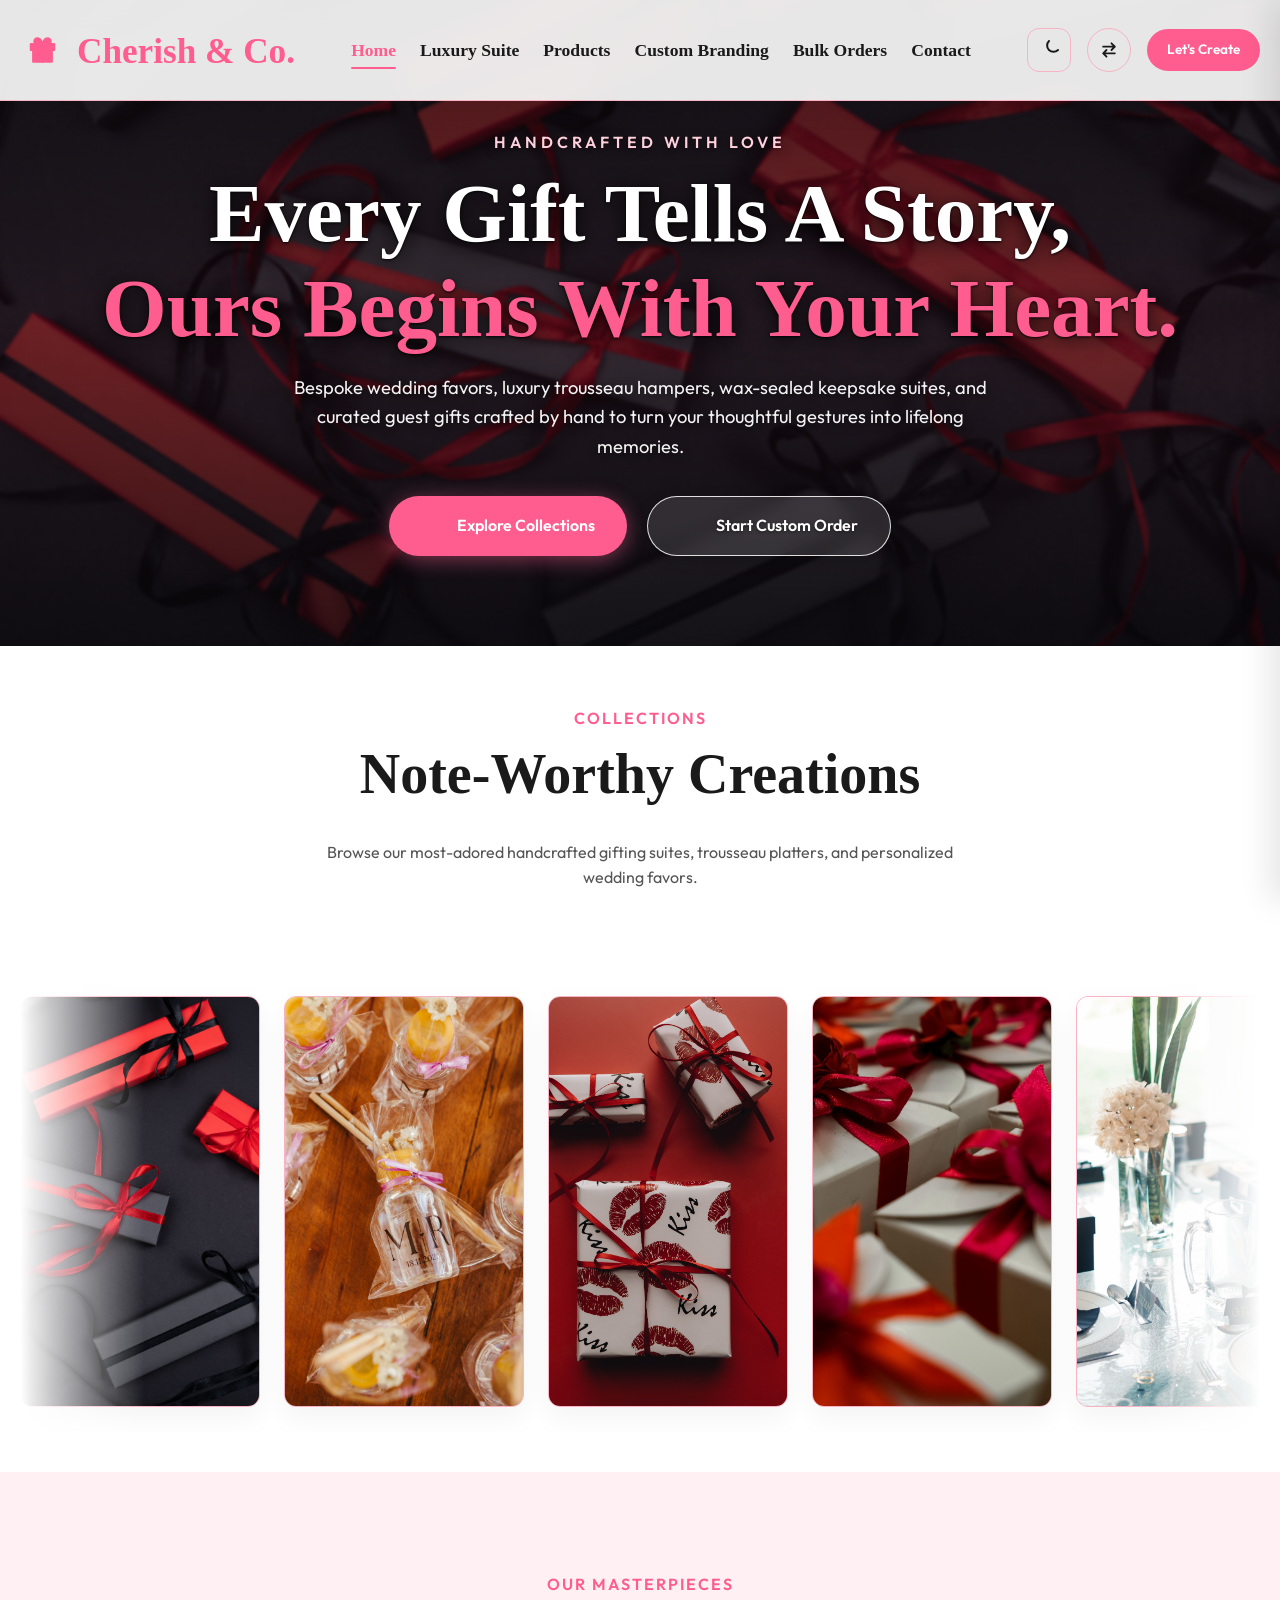
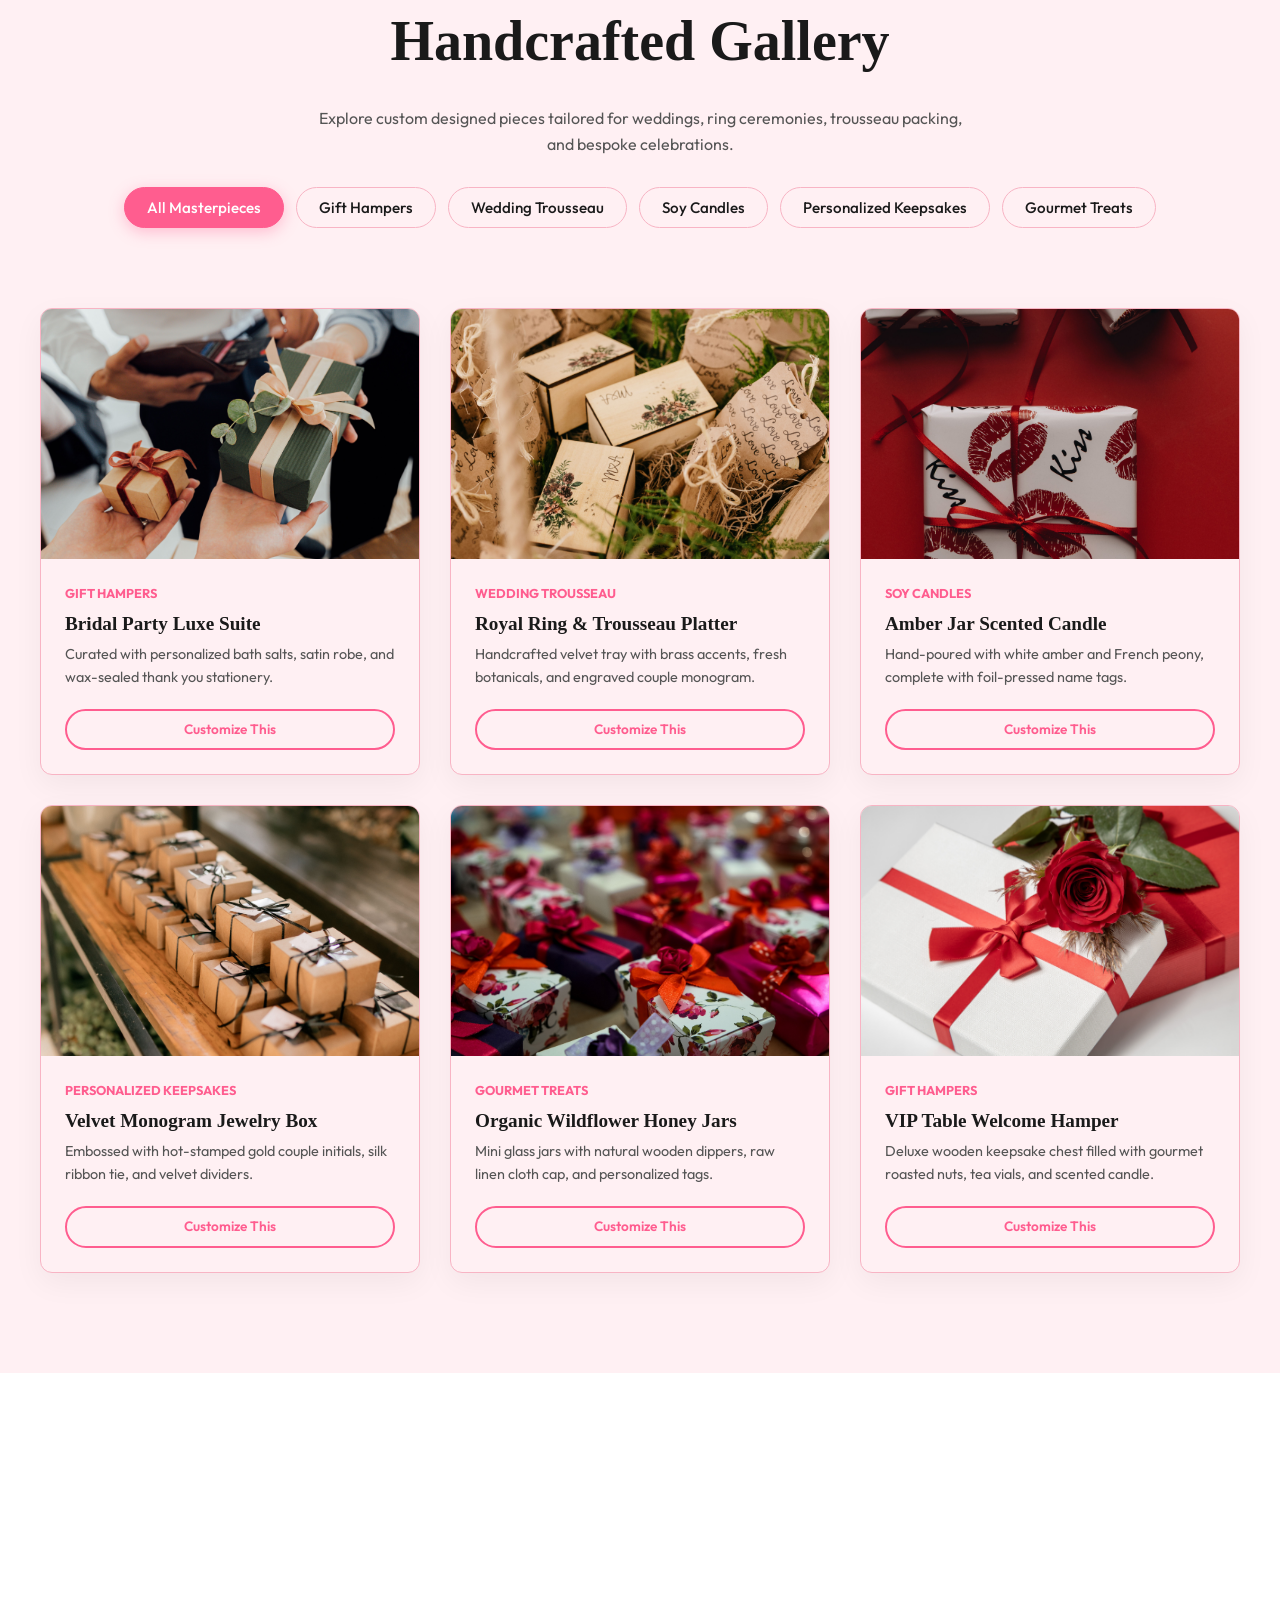
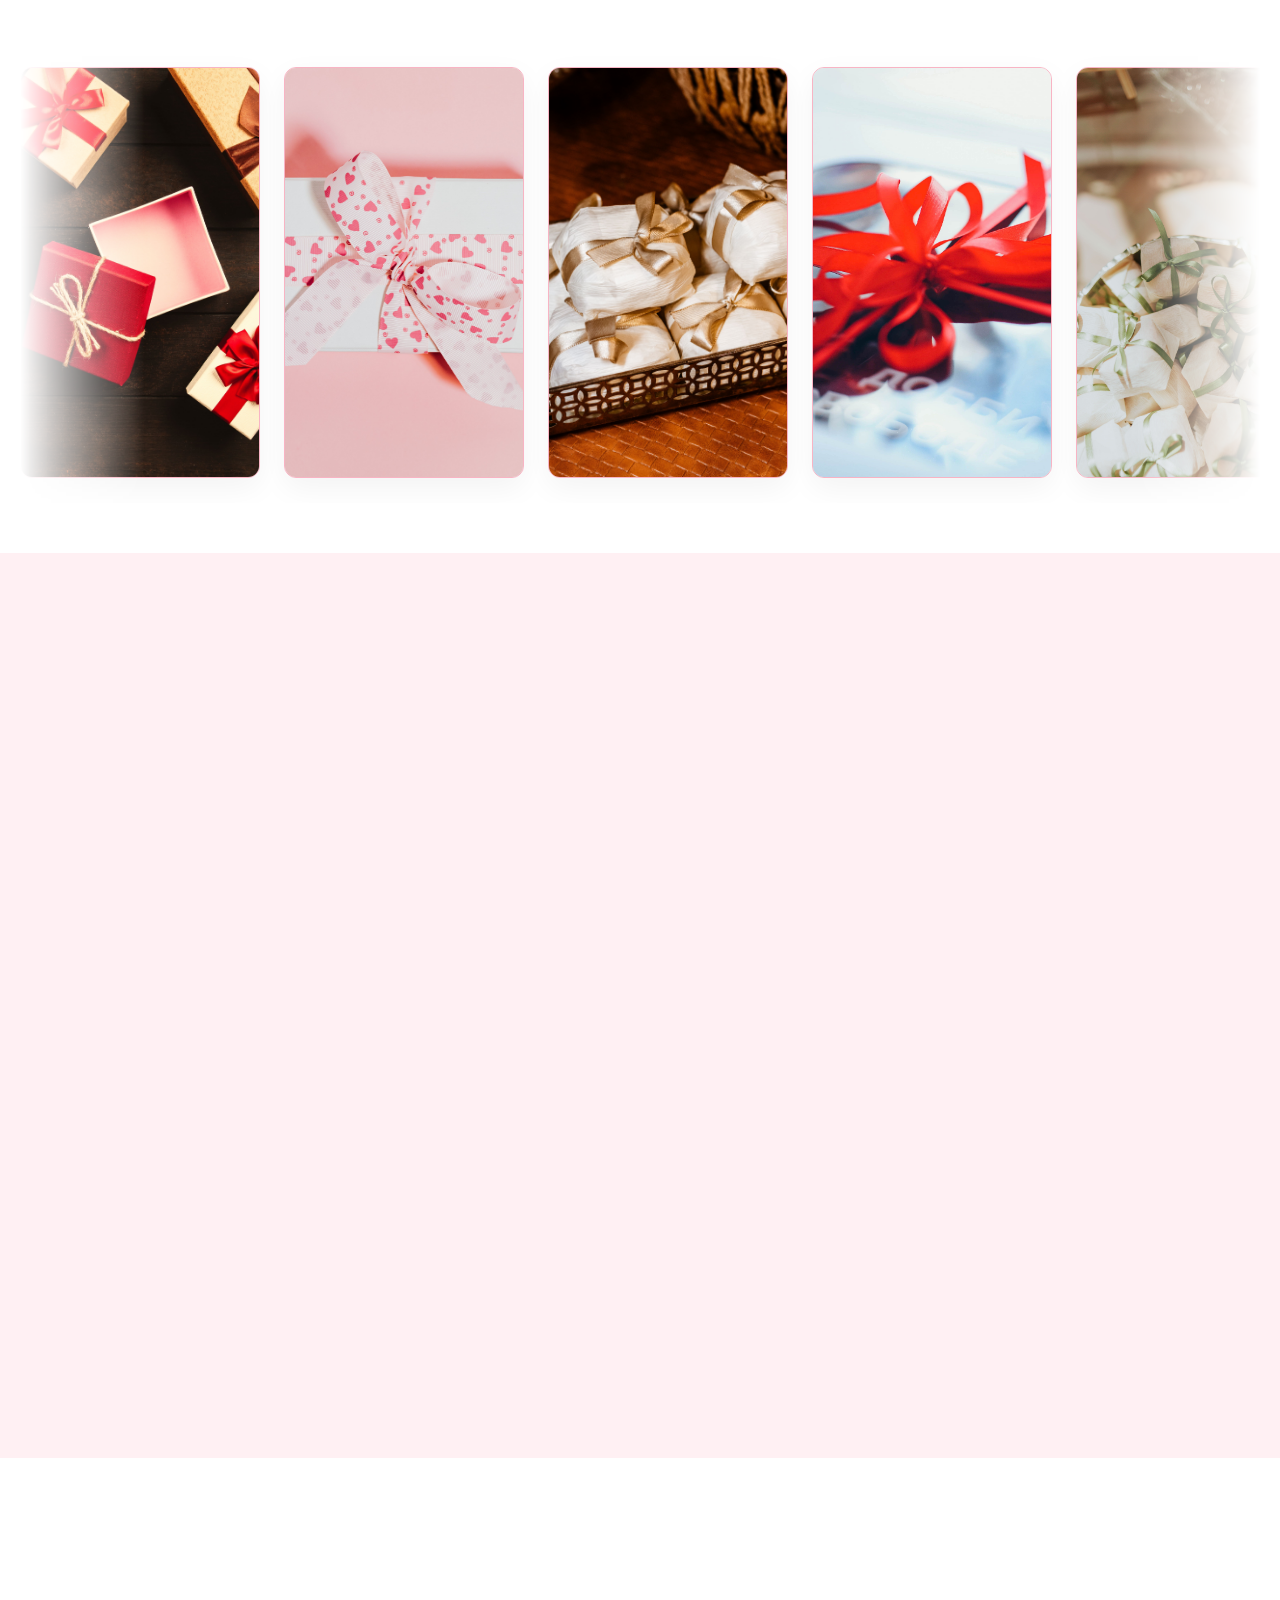
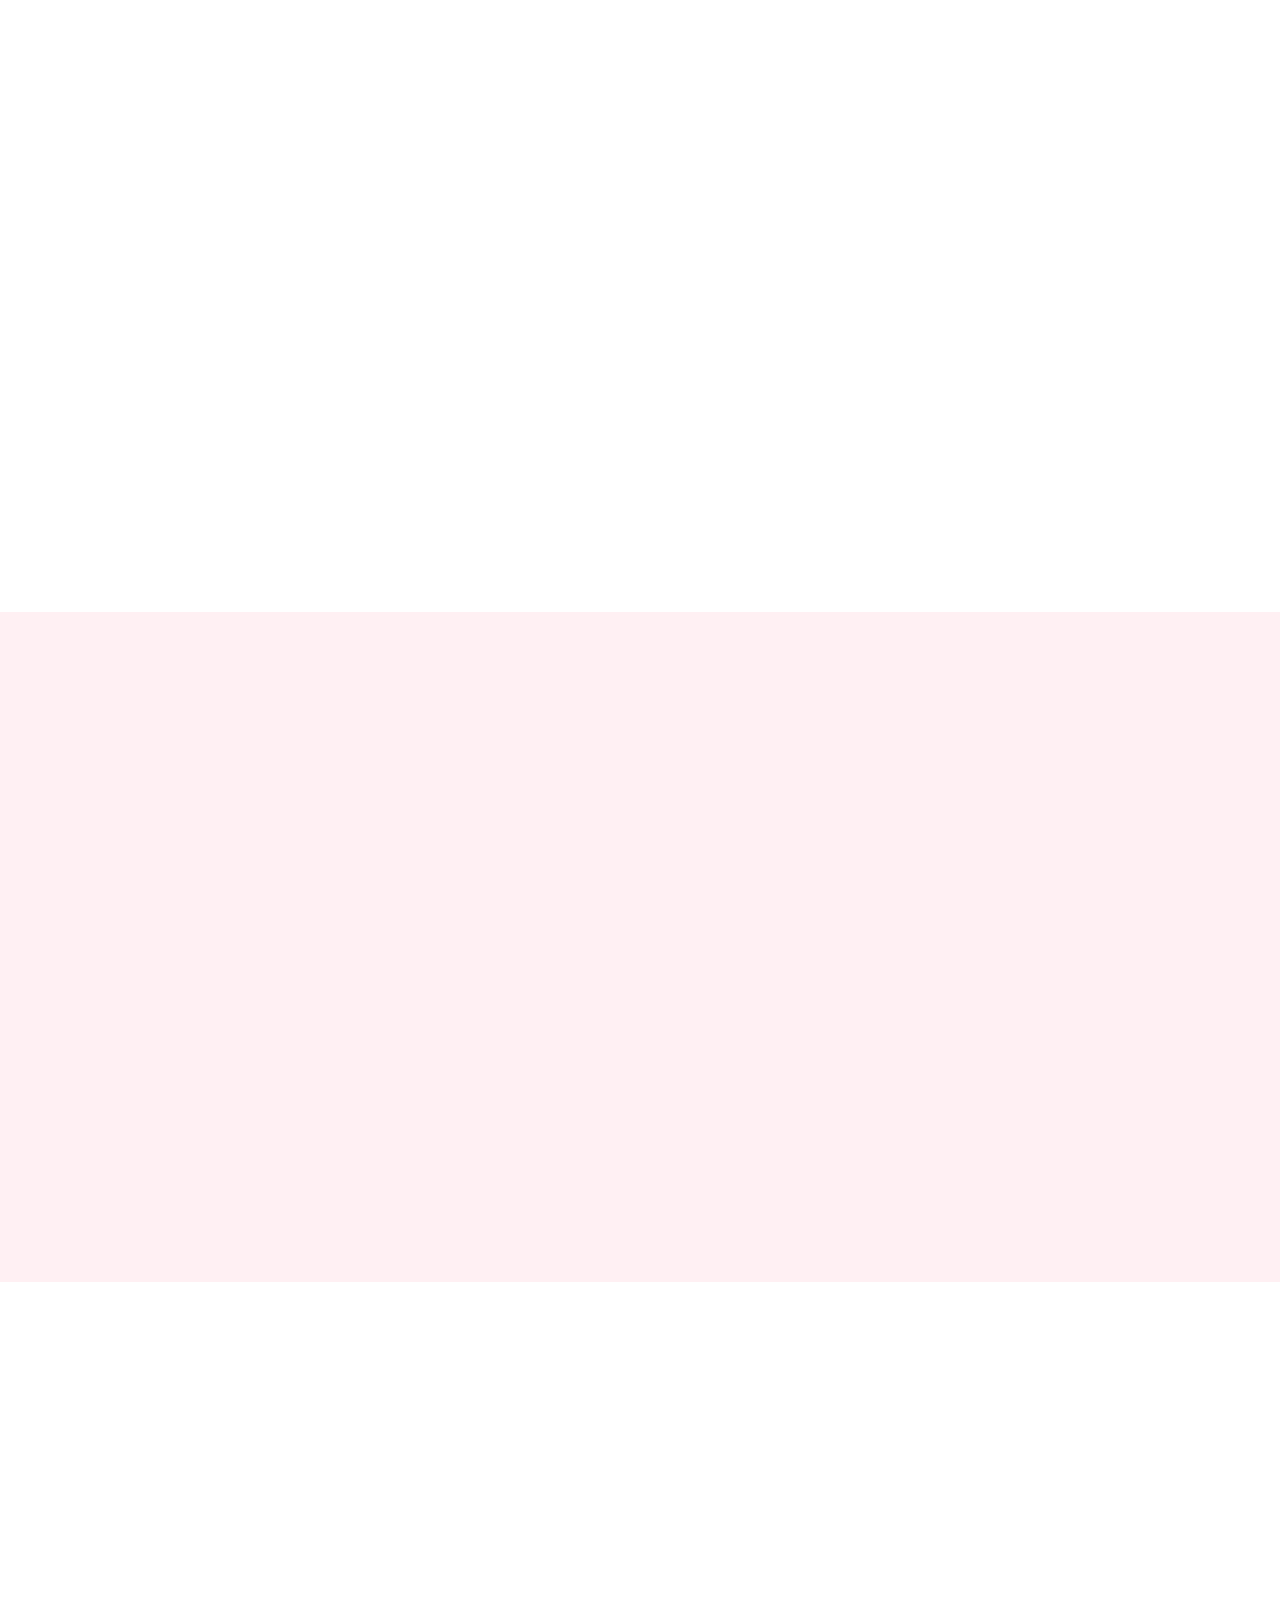
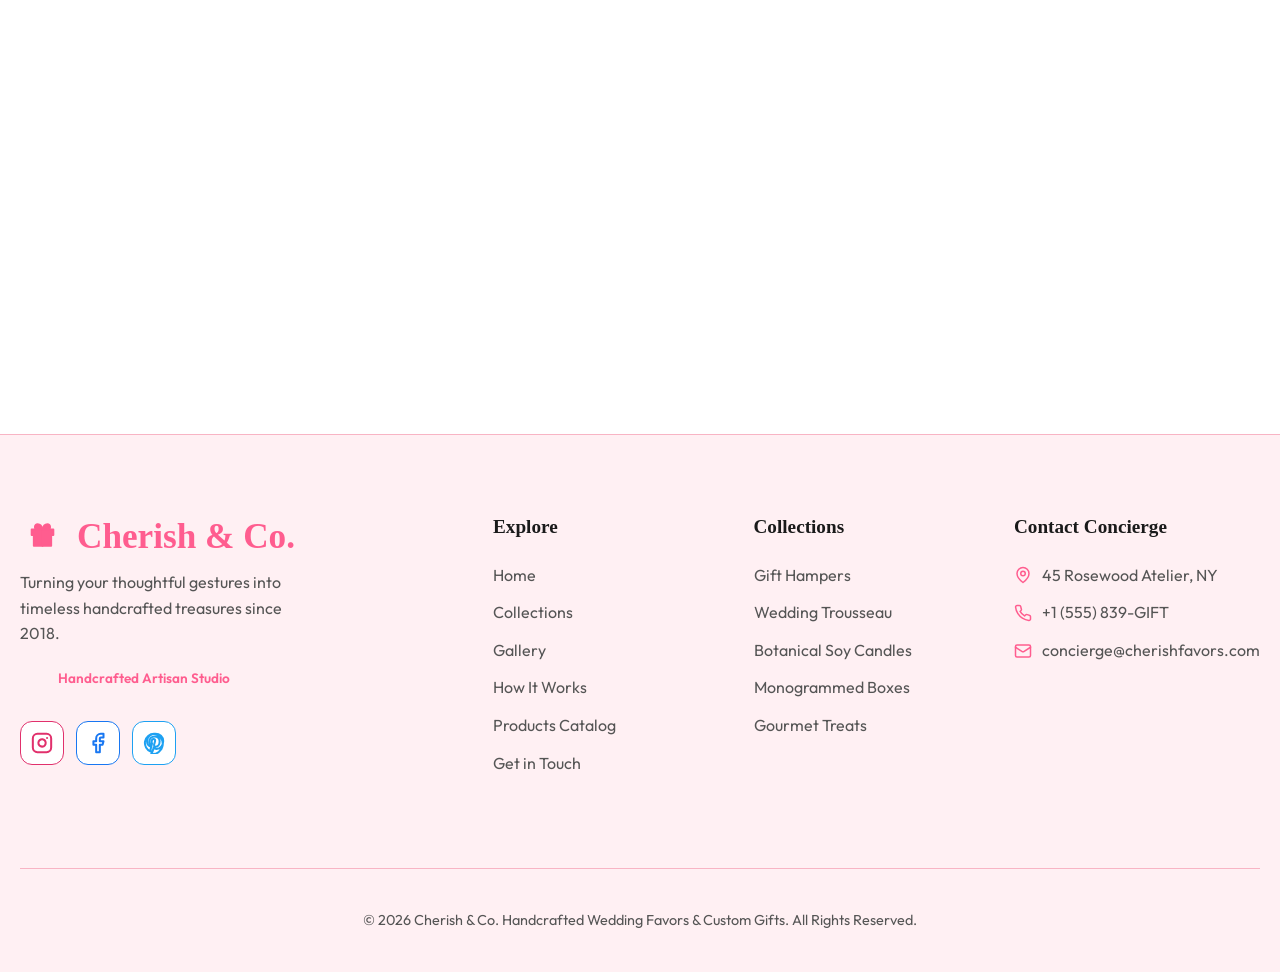
==== index.html @ 493f503a "Update Wedding Favor & Custom Gift Company with photographic heroes and luxury layout" ====
<!DOCTYPE html>
<html lang="en" dir="ltr" data-theme="light">

<head>
    <link rel="icon"
        href="data:image/svg+xml,<svg xmlns='http://www.w3.org/2000/svg' viewBox='0 0 24 24' fill='none' stroke='%23FF5D8F' stroke-width='2' stroke-linecap='round' stroke-linejoin='round'><path d='M20 12v10H4V12'/><path d='M2 7h20v5H2z'/><path d='M12 22V7'/><path d='M12 7H7.5a2.5 2.5 0 0 1 0-5C11 2 12 7 12 7z'/><path d='M12 7h4.5a2.5 2.5 0 0 0 0-5C13 2 12 7 12 7z'/></svg>">
    <meta charset="UTF-8">
    <meta name="viewport" content="width=device-width, initial-scale=1.0">
    <title>Cherish & Co. | Handcrafted Wedding Favors, Trousseau & Custom Gift Hampers</title>
    <meta name="description"
        content="Discover handcrafted wedding favors, bridal trousseau, bespoke hampers, and personalized guest gifts. Turning your love story into timeless keepsakes.">
    <link rel="stylesheet" href="style.css">
    <!-- Lucide Icons -->
    <script src="https://cdn.jsdelivr.net/npm/lucide@0.435.0/dist/umd/lucide.min.js"></script>
</head>

<body>

    <!-- Navbar -->
    <header class="navbar">
        <div class="container nav-container">
            <a href="index.html" class="logo">
                <svg viewBox="0 0 24 24" fill="none" stroke="currentColor" stroke-width="1.8" stroke-linecap="round" stroke-linejoin="round" style="width: 28px; height: 28px; color: var(--color-primary);">
                    <path d="M20 12v10H4V12"/>
                    <path d="M2 7h20v5H2z"/>
                    <path d="M12 22V7"/>
                    <path d="M12 7H7.5a2.5 2.5 0 0 1 0-5C11 2 12 7 12 7z"/>
                    <path d="M12 7h4.5a2.5 2.5 0 0 0 0-5C13 2 12 7 12 7z"/>
                </svg>
                <span>Cherish & Co.</span>
            </a>

            <nav class="nav-links">
                <a href="index.html" class="nav-link active">Home</a>
                <a href="home2.html" class="nav-link">Luxury Suite</a>
                <a href="services.html" class="nav-link">Products</a>
                <a href="workshops.html" class="nav-link">Custom Branding</a>
                <a href="blog.html" class="nav-link">Bulk Orders</a>
                <a href="contact.html" class="nav-link">Contact</a>
            </nav>

            <div class="nav-actions">
                <button class="theme-toggle" aria-label="Toggle Theme">
                    <svg data-lucide="moon" class="moon-icon" viewBox="0 0 24 24" fill="none" stroke="currentColor" stroke-width="2" stroke-linecap="round" stroke-linejoin="round" style="display: block;">
                        <path d="M12 3a6 6 0 0 0 9 9 9 0 1 1-9-9Z" />
                    </svg>
                    <svg data-lucide="sun" class="sun-icon" viewBox="0 0 24 24" fill="none" stroke="currentColor" stroke-width="2" stroke-linecap="round" stroke-linejoin="round" style="display: none;">
                        <circle cx="12" cy="12" r="4" />
                        <path d="M12 2v2" />
                        <path d="M12 20v2" />
                        <path d="m4.93 4.93 1.41 1.41" />
                        <path d="m17.66 17.66 1.41 1.41" />
                        <path d="M2 12h2" />
                        <path d="M20 12h2" />
                        <path d="m6.34 17.66-1.41 1.41" />
                        <path d="m19.07 4.93-1.41 1.41" />
                    </svg>
                </button>
                <button class="rtl-toggle" aria-label="Toggle Direction">
                    <svg viewBox="0 0 24 24" fill="none" stroke="currentColor" stroke-width="2.2" stroke-linecap="round" stroke-linejoin="round">
                        <path d="M5 8h14M15 4l4 4-4 4"/>
                        <path d="M19 16H5M9 20l-4-4 4-4"/>
                    </svg>
                </button>
                <a href="contact.html" class="btn btn-primary" style="padding: 8px 18px; font-size: 0.85rem;">Let's Create</a>
                <button class="menu-btn" aria-label="Open Menu">
                    <svg viewBox="0 0 24 24" fill="none" stroke="currentColor" stroke-width="2" stroke-linecap="round"
                        stroke-linejoin="round">
                        <line x1="4" x2="20" y1="12" y2="12" />
                        <line x1="4" x2="20" y1="6" y2="6" />
                        <line x1="4" x2="20" y1="18" y2="18" />
                    </svg>
                </button>
            </div>
        </div>
    </header>

    <!-- Mobile Drawer -->
    <div class="overlay"></div>
    <div class="drawer">
        <div style="display: flex; justify-content: space-between; align-items: center; margin-bottom: 30px;">
            <a href="index.html" class="logo">
                <svg viewBox="0 0 24 24" fill="none" stroke="currentColor" stroke-width="1.8" stroke-linecap="round" stroke-linejoin="round" style="width: 28px; height: 28px; color: var(--color-primary);">
                    <path d="M20 12v10H4V12"/>
                    <path d="M2 7h20v5H2z"/>
                    <path d="M12 22V7"/>
                    <path d="M12 7H7.5a2.5 2.5 0 0 1 0-5C11 2 12 7 12 7z"/>
                    <path d="M12 7h4.5a2.5 2.5 0 0 0 0-5C13 2 12 7 12 7z"/>
                </svg><span>Cherish & Co.</span>
            </a>
        </div>
        <nav style="display: flex; flex-direction: column; gap: 20px;">
            <a href="index.html" class="nav-link active">Home</a>
            <a href="home2.html" class="nav-link">Luxury Suite</a>
            <a href="services.html" class="nav-link">Products</a>
            <a href="workshops.html" class="nav-link">Custom Branding</a>
            <a href="blog.html" class="nav-link">Bulk Orders</a>
            <a href="contact.html" class="nav-link">Contact</a>
            <a href="login.html" class="nav-link">Account Login</a>
        </nav>
        <div style="margin-top: auto; display: flex; gap: 20px; justify-content: center;">
            <button class="theme-toggle" style="background: var(--bg-secondary); width: 50px; height: 50px;">
                <svg data-lucide="moon" class="moon-icon" viewBox="0 0 24 24" fill="none" stroke="currentColor" stroke-width="2" stroke-linecap="round" stroke-linejoin="round" style="display: block;">
                    <path d="M12 3a6 6 0 0 0 9 9 9 0 1 1-9-9Z" />
                </svg>
                <svg data-lucide="sun" class="sun-icon" viewBox="0 0 24 24" fill="none" stroke="currentColor" stroke-width="2" stroke-linecap="round" stroke-linejoin="round" style="display: none;">
                    <circle cx="12" cy="12" r="4" />
                    <path d="M12 2v2" />
                    <path d="M12 20v2" />
                    <path d="m4.93 4.93 1.41 1.41" />
                    <path d="m17.66 17.66 1.41 1.41" />
                    <path d="M2 12h2" />
                    <path d="M20 12h2" />
                    <path d="m6.34 17.66-1.41 1.41" />
                    <path d="m19.07 4.93-1.41 1.41" />
                </svg>
            </button>
            <button class="rtl-toggle" style="background: var(--bg-secondary); width: 50px; height: 50px;" aria-label="Toggle Direction">
                <svg viewBox="0 0 24 24" fill="none" stroke="currentColor" stroke-width="2.2" stroke-linecap="round" stroke-linejoin="round">
                    <path d="M5 8h14M15 4l4 4-4 4"/>
                    <path d="M19 16H5M9 20l-4-4 4-4"/>
                </svg>
            </button>
        </div>
    </div>

    <!-- Hero Section (CraftStudio Unwrapping Story Style) -->
    <header class="hero-bg" style="background-image: url('image/pexels-tamanna-rumee-52377920-7984851.jpg'); padding: 130px 20px 90px;">
        <div class="container" data-animate>
            <span class="section-subtitle" style="letter-spacing: 4px;">Handcrafted With Love</span>
            <h1 style="font-size: clamp(2.8rem, 7.5vw, 5.2rem); line-height: 1.15;">
                Every Gift Tells A Story, <br>
                <span style="color: var(--color-primary);">Ours Begins With Your Heart.</span>
            </h1>
            <p style="max-width: 720px; margin: 0 auto 35px; font-size: 1.15rem;">
                Bespoke wedding favors, luxury trousseau hampers, wax-sealed keepsake suites, and curated guest gifts crafted by hand to turn your thoughtful gestures into lifelong memories.
            </p>
            <div style="display: flex; gap: 20px; justify-content: center; flex-wrap: wrap;">
                <a href="#shop" class="btn btn-primary" style="min-width: 190px; justify-content: center;">
                    <i data-lucide="gift" style="width: 18px; height: 18px; margin-right: 8px;"></i> Explore Collections
                </a>
                <a href="contact.html" class="btn btn-secondary" style="min-width: 190px; justify-content: center;">
                    <i data-lucide="sparkles" style="width: 18px; height: 18px; margin-right: 8px;"></i> Start Custom Order
                </a>
            </div>
        </div>
    </header>

    <!-- Marquee Collections Track ("Note-Worthy Creations") -->
    <section class="section" id="shop" style="padding-top: 60px; padding-bottom: 40px;">
        <div class="container">
            <header class="section-header" data-animate>
                <span class="section-subtitle">Collections</span>
                <h2 class="section-title">Note-Worthy Creations</h2>
                <p style="max-width: 650px; margin: 15px auto 0; color: var(--text-secondary);">Browse our most-adored handcrafted gifting suites, trousseau platters, and personalized wedding favors.</p>
            </header>
        </div>

        <div class="marquee-wrapper">
            <div class="marquee-track">
                <!-- Card 1 -->
                <div class="marquee-card">
                    <img src="image/pexels-tamanna-rumee-52377920-7984851.jpg" alt="Gift Hampers">
                    <div class="marquee-label">Luxury Gift Hampers</div>
                </div>
                <!-- Card 2 -->
                <div class="marquee-card">
                    <img src="image/pexels-jonathanborba-25916403.jpg" alt="Wedding Trousseau">
                    <div class="marquee-label">Wedding Trousseau & Platters</div>
                </div>
                <!-- Card 3 -->
                <div class="marquee-card">
                    <img src="image/pexels-alleksana-6478864.jpg" alt="Botanical Candles">
                    <div class="marquee-label">Botanical Soy Candles</div>
                </div>
                <!-- Card 4 -->
                <div class="marquee-card">
                    <img src="image/pexels-magda-ehlers-pexels-3873488.jpg" alt="Artisanal Honey & Sweets">
                    <div class="marquee-label">Artisanal Honey & Treats</div>
                </div>
                <!-- Card 5 -->
                <div class="marquee-card">
                    <img src="image/pexels-coralbellestudios-759495.jpg" alt="Floral Favors">
                    <div class="marquee-label">Floral Favor Bouquets</div>
                </div>
                <!-- Card 6 -->
                <div class="marquee-card">
                    <img src="image/pexels-cottonbro-6650007.jpg" alt="Groom Trousseau">
                    <div class="marquee-label">Groom Trousseau Boxes</div>
                </div>
                <!-- Card 7 -->
                <div class="marquee-card">
                    <img src="image/pexels-rebornfilmes-37710452.jpg" alt="Velvet Keepsake Boxes">
                    <div class="marquee-label">Monogrammed Velvet Boxes</div>
                </div>
                <!-- Card 8 -->
                <div class="marquee-card">
                    <img src="image/pexels-hatice-796619215-28436711.jpg" alt="Dry Fruits Packing">
                    <div class="marquee-label">Gourmet Dry Fruits Packing</div>
                </div>

                <!-- Duplicate Loop for Seamless Infinite Scroll -->
                <div class="marquee-card">
                    <img src="image/pexels-tamanna-rumee-52377920-7984851.jpg" alt="Gift Hampers">
                    <div class="marquee-label">Luxury Gift Hampers</div>
                </div>
                <div class="marquee-card">
                    <img src="image/pexels-jonathanborba-25916403.jpg" alt="Wedding Trousseau">
                    <div class="marquee-label">Wedding Trousseau & Platters</div>
                </div>
                <div class="marquee-card">
                    <img src="image/pexels-alleksana-6478864.jpg" alt="Botanical Candles">
                    <div class="marquee-label">Botanical Soy Candles</div>
                </div>
                <div class="marquee-card">
                    <img src="image/pexels-magda-ehlers-pexels-3873488.jpg" alt="Artisanal Honey & Sweets">
                    <div class="marquee-label">Artisanal Honey & Treats</div>
                </div>
                <div class="marquee-card">
                    <img src="image/pexels-coralbellestudios-759495.jpg" alt="Floral Favors">
                    <div class="marquee-label">Floral Favor Bouquets</div>
                </div>
                <div class="marquee-card">
                    <img src="image/pexels-cottonbro-6650007.jpg" alt="Groom Trousseau">
                    <div class="marquee-label">Groom Trousseau Boxes</div>
                </div>
                <div class="marquee-card">
                    <img src="image/pexels-rebornfilmes-37710452.jpg" alt="Velvet Keepsake Boxes">
                    <div class="marquee-label">Monogrammed Velvet Boxes</div>
                </div>
                <div class="marquee-card">
                    <img src="image/pexels-hatice-796619215-28436711.jpg" alt="Dry Fruits Packing">
                    <div class="marquee-label">Gourmet Dry Fruits Packing</div>
                </div>
            </div>
        </div>
    </section>

    <!-- Handcrafted Gallery Section with Interactive Filter Pills -->
    <section class="section" id="gallery" style="background: var(--bg-secondary);">
        <div class="container">
            <header class="section-header" data-animate>
                <span class="section-subtitle">Our Masterpieces</span>
                <h2 class="section-title">Handcrafted Gallery</h2>
                <p style="max-width: 650px; margin: 15px auto 0; color: var(--text-secondary);">Explore custom designed pieces tailored for weddings, ring ceremonies, trousseau packing, and bespoke celebrations.</p>

                <!-- Filter Pills -->
                <div class="gallery-filters">
                    <button class="filter-btn active" data-filter="all">All Masterpieces</button>
                    <button class="filter-btn" data-filter="hampers">Gift Hampers</button>
                    <button class="filter-btn" data-filter="trousseau">Wedding Trousseau</button>
                    <button class="filter-btn" data-filter="candles">Soy Candles</button>
                    <button class="filter-btn" data-filter="keepsakes">Personalized Keepsakes</button>
                    <button class="filter-btn" data-filter="edibles">Gourmet Treats</button>
                </div>
            </header>

            <div class="gallery-grid" id="gallery-grid" data-animate>
                <!-- Item 1 -->
                <div class="gallery-card" data-category="hampers">
                    <div class="gallery-card-img-wrap">
                        <img src="image/pexels-shkrabaanthony-5486837.jpg" alt="Bridal Party Hamper">
                    </div>
                    <div class="gallery-card-content">
                        <span style="color: var(--color-primary); font-size: 0.8rem; font-weight: 700; text-transform: uppercase;">Gift Hampers</span>
                        <h3 style="margin: 8px 0; font-size: 1.2rem;">Bridal Party Luxe Suite</h3>
                        <p style="color: var(--text-secondary); font-size: 0.9rem; margin-bottom: 20px;">Curated with personalized bath salts, satin robe, and wax-sealed thank you stationery.</p>
                        <a href="contact.html?product=bridal-hamper" class="btn btn-secondary" style="margin-top: auto; padding: 8px 16px; font-size: 0.85rem; width: 100%; justify-content: center;">Customize This</a>
                    </div>
                </div>

                <!-- Item 2 -->
                <div class="gallery-card" data-category="trousseau">
                    <div class="gallery-card-img-wrap">
                        <img src="image/pexels-jonathanborba-11994919.jpg" alt="Royal Wedding Trousseau">
                    </div>
                    <div class="gallery-card-content">
                        <span style="color: var(--color-primary); font-size: 0.8rem; font-weight: 700; text-transform: uppercase;">Wedding Trousseau</span>
                        <h3 style="margin: 8px 0; font-size: 1.2rem;">Royal Ring & Trousseau Platter</h3>
                        <p style="color: var(--text-secondary); font-size: 0.9rem; margin-bottom: 20px;">Handcrafted velvet tray with brass accents, fresh botanicals, and engraved couple monogram.</p>
                        <a href="contact.html?product=trousseau-platter" class="btn btn-secondary" style="margin-top: auto; padding: 8px 16px; font-size: 0.85rem; width: 100%; justify-content: center;">Customize This</a>
                    </div>
                </div>

                <!-- Item 3 -->
                <div class="gallery-card" data-category="candles">
                    <div class="gallery-card-img-wrap">
                        <img src="image/pexels-alleksana-6478864.jpg" alt="Botanical Soy Candle">
                    </div>
                    <div class="gallery-card-content">
                        <span style="color: var(--color-primary); font-size: 0.8rem; font-weight: 700; text-transform: uppercase;">Soy Candles</span>
                        <h3 style="margin: 8px 0; font-size: 1.2rem;">Amber Jar Scented Candle</h3>
                        <p style="color: var(--text-secondary); font-size: 0.9rem; margin-bottom: 20px;">Hand-poured with white amber and French peony, complete with foil-pressed name tags.</p>
                        <a href="contact.html?product=soy-candles" class="btn btn-secondary" style="margin-top: auto; padding: 8px 16px; font-size: 0.85rem; width: 100%; justify-content: center;">Customize This</a>
                    </div>
                </div>

                <!-- Item 4 -->
                <div class="gallery-card" data-category="keepsakes">
                    <div class="gallery-card-img-wrap">
                        <img src="image/pexels-rebornfilmes-37710453.jpg" alt="Velvet Keepsake Box">
                    </div>
                    <div class="gallery-card-content">
                        <span style="color: var(--color-primary); font-size: 0.8rem; font-weight: 700; text-transform: uppercase;">Personalized Keepsakes</span>
                        <h3 style="margin: 8px 0; font-size: 1.2rem;">Velvet Monogram Jewelry Box</h3>
                        <p style="color: var(--text-secondary); font-size: 0.9rem; margin-bottom: 20px;">Embossed with hot-stamped gold couple initials, silk ribbon tie, and velvet dividers.</p>
                        <a href="contact.html?product=velvet-box" class="btn btn-secondary" style="margin-top: auto; padding: 8px 16px; font-size: 0.85rem; width: 100%; justify-content: center;">Customize This</a>
                    </div>
                </div>

                <!-- Item 5 -->
                <div class="gallery-card" data-category="edibles">
                    <div class="gallery-card-img-wrap">
                        <img src="image/pexels-magda-ehlers-pexels-3873490.jpg" alt="Wildflower Honey Favors">
                    </div>
                    <div class="gallery-card-content">
                        <span style="color: var(--color-primary); font-size: 0.8rem; font-weight: 700; text-transform: uppercase;">Gourmet Treats</span>
                        <h3 style="margin: 8px 0; font-size: 1.2rem;">Organic Wildflower Honey Jars</h3>
                        <p style="color: var(--text-secondary); font-size: 0.9rem; margin-bottom: 20px;">Mini glass jars with natural wooden dippers, raw linen cloth cap, and personalized tags.</p>
                        <a href="contact.html?product=honey-favors" class="btn btn-secondary" style="margin-top: auto; padding: 8px 16px; font-size: 0.85rem; width: 100%; justify-content: center;">Customize This</a>
                    </div>
                </div>

                <!-- Item 6 -->
                <div class="gallery-card" data-category="hampers">
                    <div class="gallery-card-img-wrap">
                        <img src="image/pexels-borishamer-13977737.jpg" alt="VIP Guest Hamper">
                    </div>
                    <div class="gallery-card-content">
                        <span style="color: var(--color-primary); font-size: 0.8rem; font-weight: 700; text-transform: uppercase;">Gift Hampers</span>
                        <h3 style="margin: 8px 0; font-size: 1.2rem;">VIP Table Welcome Hamper</h3>
                        <p style="color: var(--text-secondary); font-size: 0.9rem; margin-bottom: 20px;">Deluxe wooden keepsake chest filled with gourmet roasted nuts, tea vials, and scented candle.</p>
                        <a href="contact.html?product=vip-hamper" class="btn btn-secondary" style="margin-top: auto; padding: 8px 16px; font-size: 0.85rem; width: 100%; justify-content: center;">Customize This</a>
                    </div>
                </div>
            </div>
        </div>
    </section>

    <!-- Best Sellers Marquee Showcase -->
    <section class="section" style="padding-top: 70px; padding-bottom: 50px;">
        <div class="container">
            <header class="section-header" data-animate>
                <span class="section-subtitle">Client Favorites</span>
                <h2 class="section-title">Loved by Everyone</h2>
            </header>
        </div>

        <div class="marquee-wrapper">
            <div class="marquee-track">
                <div class="marquee-card">
                    <img src="image/pexels-george-dolgikh-551816-1303087.jpg" alt="Gold Stamped Box">
                    <div class="marquee-label">Hot-Foil Gold Boxes</div>
                </div>
                <div class="marquee-card">
                    <img src="image/pexels-karola-g-5713550.jpg" alt="Wax Seal Stationery">
                    <div class="marquee-label">Hand-Poured Wax Seals</div>
                </div>
                <div class="marquee-card">
                    <img src="image/pexels-jonathanborba-20856313.jpg" alt="Destination Favors">
                    <div class="marquee-label">Destination Gift Totes</div>
                </div>
                <div class="marquee-card">
                    <img src="image/pexels-daka-11112057.jpg" alt="Scented Favors">
                    <div class="marquee-label">Artisan Scented Favors</div>
                </div>
                <div class="marquee-card">
                    <img src="image/pexels-leticia-alvares-1805702-36521859.jpg" alt="Engraved Favors">
                    <div class="marquee-label">Engraved Marble Coasters</div>
                </div>

                <!-- Duplicate Loop -->
                <div class="marquee-card">
                    <img src="image/pexels-george-dolgikh-551816-1303087.jpg" alt="Gold Stamped Box">
                    <div class="marquee-label">Hot-Foil Gold Boxes</div>
                </div>
                <div class="marquee-card">
                    <img src="image/pexels-karola-g-5713550.jpg" alt="Wax Seal Stationery">
                    <div class="marquee-label">Hand-Poured Wax Seals</div>
                </div>
                <div class="marquee-card">
                    <img src="image/pexels-jonathanborba-20856313.jpg" alt="Destination Favors">
                    <div class="marquee-label">Destination Gift Totes</div>
                </div>
                <div class="marquee-card">
                    <img src="image/pexels-daka-11112057.jpg" alt="Scented Favors">
                    <div class="marquee-label">Artisan Scented Favors</div>
                </div>
                <div class="marquee-card">
                    <img src="image/pexels-leticia-alvares-1805702-36521859.jpg" alt="Engraved Favors">
                    <div class="marquee-label">Engraved Marble Coasters</div>
                </div>
            </div>
        </div>
    </section>

    <!-- How It Works Section (CraftStudio Journey Flow) -->
    <section class="section" id="how-it-works" style="background: var(--bg-secondary);">
        <div class="container">
            <header class="section-header" data-animate>
                <span class="section-subtitle">How It Works</span>
                <h2 class="section-title">Your Vision, Our Craft</h2>
                <p style="max-width: 650px; margin: 15px auto 0; color: var(--text-secondary);">We believe every gift tells a unique story. Creating your perfect handcrafted favor suite is just a conversation away.</p>
            </header>

            <div class="process-steps" data-animate>
                <!-- Step 1 -->
                <div class="process-card">
                    <div class="step-badge">01</div>
                    <div class="card-icon" style="margin: 0 auto 15px;"><i data-lucide="message-square" style="width: 28px; height: 28px;"></i></div>
                    <h3>Share Your Idea</h3>
                    <p style="color: var(--text-secondary); font-size: 0.95rem;">Tell us about your occasion, guest count, theme inspiration, or send us your Pinterest board.</p>
                </div>

                <!-- Step 2 -->
                <div class="process-card">
                    <div class="step-badge">02</div>
                    <div class="card-icon" style="margin: 0 auto 15px;"><i data-lucide="palette" style="width: 28px; height: 28px;"></i></div>
                    <h3>Design & Proofing</h3>
                    <p style="color: var(--text-secondary); font-size: 0.95rem;">We'll refine colors, ribbons, wax seals, and font proofing together until it's completely perfect.</p>
                </div>

                <!-- Step 3 -->
                <div class="process-card">
                    <div class="step-badge">03</div>
                    <div class="card-icon" style="margin: 0 auto 15px;"><i data-lucide="sparkles" style="width: 28px; height: 28px;"></i></div>
                    <h3>Handmade Creation</h3>
                    <p style="color: var(--text-secondary); font-size: 0.95rem;">Our studio artisans lovingly hand-pour, assemble, tie, and package every single favor unit.</p>
                </div>

                <!-- Step 4 -->
                <div class="process-card">
                    <div class="step-badge">04</div>
                    <div class="card-icon" style="margin: 0 auto 15px;"><i data-lucide="truck" style="width: 28px; height: 28px;"></i></div>
                    <h3>White-Glove Delivery</h3>
                    <p style="color: var(--text-secondary); font-size: 0.95rem;">Carefully packaged with safety bubble wrap and delivered directly to your home or wedding venue.</p>
                </div>
            </div>

            <div style="text-align: center; margin-top: 50px;" data-animate>
                <a href="contact.html" class="btn btn-primary" style="padding: 15px 40px; font-size: 1.1rem;">
                    <i data-lucide="wand-sparkles" style="width: 20px; height: 20px; margin-right: 8px;"></i> Start Your Custom Order
                </a>
            </div>
        </div>
    </section>

    <!-- Testimonials / Love Notes Section -->
    <section class="section">
        <div class="container">
            <header class="section-header" data-animate>
                <span class="section-subtitle">Love Notes</span>
                <h2 class="section-title">What Couples Say</h2>
            </header>

            <div class="grid" style="grid-template-columns: repeat(3, 1fr); gap: 30px;" data-animate>
                <!-- Testimonial 1 -->
                <div class="card" style="display: flex; flex-direction: column; justify-content: space-between; padding: 35px 30px; text-align: left;">
                    <div>
                        <div style="color: var(--color-accent); margin-bottom: 18px; display: flex; gap: 4px;">
                            <i data-lucide="star" style="width: 18px; height: 18px; fill: currentColor;"></i>
                            <i data-lucide="star" style="width: 18px; height: 18px; fill: currentColor;"></i>
                            <i data-lucide="star" style="width: 18px; height: 18px; fill: currentColor;"></i>
                            <i data-lucide="star" style="width: 18px; height: 18px; fill: currentColor;"></i>
                            <i data-lucide="star" style="width: 18px; height: 18px; fill: currentColor;"></i>
                        </div>
                        <p style="font-style: italic; color: var(--text-secondary); margin-bottom: 25px; line-height: 1.7; font-size: 0.98rem;">"The hamper was absolutely stunning! Every detail was perfect, from the hot-foil monogram to the custom scented candles. Our guests were mesmerized."</p>
                    </div>
                    <div style="display: flex; align-items: center; gap: 16px; margin-top: auto; padding-top: 15px; border-top: 1px solid var(--border-color);">
                        <div class="avatar-wrap">
                            <img src="https://yt3.googleusercontent.com/3uq-9oblvQGpF_HtwbkGEFJXaM1_PKwOq0pM352T2KL7CHzFST2JpCLDG_RSl57CTDcgnV-KUt0=s900-c-k-c0x00ffffff-no-rj" alt="Fatema K.">
                        </div>
                        <div style="min-width: 0; flex: 1;">
                            <h4 style="margin: 0; font-family: var(--font-body); font-size: 1.05rem; font-weight: 700; color: var(--text-primary);">Fatema K.</h4>
                            <p style="margin: 3px 0 0; font-size: 0.82rem; color: var(--text-secondary); line-height: 1.3;">Bride, Grand Ballroom Wedding</p>
                        </div>
                    </div>
                </div>

                <!-- Testimonial 2 -->
                <div class="card" style="display: flex; flex-direction: column; justify-content: space-between; padding: 35px 30px; text-align: left;">
                    <div>
                        <div style="color: var(--color-accent); margin-bottom: 18px; display: flex; gap: 4px;">
                            <i data-lucide="star" style="width: 18px; height: 18px; fill: currentColor;"></i>
                            <i data-lucide="star" style="width: 18px; height: 18px; fill: currentColor;"></i>
                            <i data-lucide="star" style="width: 18px; height: 18px; fill: currentColor;"></i>
                            <i data-lucide="star" style="width: 18px; height: 18px; fill: currentColor;"></i>
                            <i data-lucide="star" style="width: 18px; height: 18px; fill: currentColor;"></i>
                        </div>
                        <p style="font-style: italic; color: var(--text-secondary); margin-bottom: 25px; line-height: 1.7; font-size: 0.98rem;">"Cherish & Co. understood exactly what I wanted for our engagement ring platter and favors. Seamless WhatsApp communication and fast delivery."</p>
                    </div>
                    <div style="display: flex; align-items: center; gap: 16px; margin-top: auto; padding-top: 15px; border-top: 1px solid var(--border-color);">
                        <div class="avatar-wrap">
                            <img src="https://tse3.mm.bing.net/th/id/OIP._l9Gr7FcxgVZBypL1ZnWLwHaJO?r=0&rs=1&pid=ImgDetMain&o=7&rm=3" alt="Zainab A.">
                        </div>
                        <div style="min-width: 0; flex: 1;">
                            <h4 style="margin: 0; font-family: var(--font-body); font-size: 1.05rem; font-weight: 700; color: var(--text-primary);">Zainab A.</h4>
                            <p style="margin: 3px 0 0; font-size: 0.82rem; color: var(--text-secondary); line-height: 1.3;">Engagement Ceremony</p>
                        </div>
                    </div>
                </div>

                <!-- Testimonial 3 -->
                <div class="card" style="display: flex; flex-direction: column; justify-content: space-between; padding: 35px 30px; text-align: left;">
                    <div>
                        <div style="color: var(--color-accent); margin-bottom: 18px; display: flex; gap: 4px;">
                            <i data-lucide="star" style="width: 18px; height: 18px; fill: currentColor;"></i>
                            <i data-lucide="star" style="width: 18px; height: 18px; fill: currentColor;"></i>
                            <i data-lucide="star" style="width: 18px; height: 18px; fill: currentColor;"></i>
                            <i data-lucide="star" style="width: 18px; height: 18px; fill: currentColor;"></i>
                            <i data-lucide="star" style="width: 18px; height: 18px; fill: currentColor;"></i>
                        </div>
                        <p style="font-style: italic; color: var(--text-secondary); margin-bottom: 25px; line-height: 1.7; font-size: 0.98rem;">"Best studio for customized wedding favors. We ordered 300 wildflower honey jars and they arrived impeccably packed with zero breakage."</p>
                    </div>
                    <div style="display: flex; align-items: center; gap: 16px; margin-top: auto; padding-top: 15px; border-top: 1px solid var(--border-color);">
                        <div class="avatar-wrap">
                            <img src="https://tse1.mm.bing.net/th/id/OIP.OhWezwzHbDB9hwRwxFq4zgHaEw?r=0&rs=1&pid=ImgDetMain&o=7&rm=3" alt="Murtaza & Sarah">
                        </div>
                        <div style="min-width: 0; flex: 1;">
                            <h4 style="margin: 0; font-family: var(--font-body); font-size: 1.05rem; font-weight: 700; color: var(--text-primary);">Murtaza & Sarah</h4>
                            <p style="margin: 3px 0 0; font-size: 0.82rem; color: var(--text-secondary); line-height: 1.3;">Destination Wedding</p>
                        </div>
                    </div>
                </div>
            </div>
        </div>
    </section>

    <!-- Studio Showcase / Instagram Gallery Grid -->
    <section class="section" style="background: var(--bg-secondary); padding-bottom: 70px;">
        <div class="container">
            <header class="section-header" data-animate>
                <span class="section-subtitle">Follow Our Journey</span>
                <h2 class="section-title">@cherish_favors_studio</h2>
                <p style="max-width: 600px; margin: 10px auto 0; color: var(--text-secondary);">Daily artisan inspiration, behind-the-scenes handcrafting, and client unboxing moments.</p>
            </header>

            <div class="grid" style="grid-template-columns: repeat(4, 1fr);" data-animate>
                <div class="img-container" style="height: 240px;">
                    <img src="image/pexels-cottonbro-6832992.jpg" alt="Studio Crafting" class="img-crop-card">
                </div>
                <div class="img-container" style="height: 240px;">
                    <img src="image/pexels-shkrabaanthony-5486826.jpg" alt="Ribbon Assembly" class="img-crop-card">
                </div>
                <div class="img-container" style="height: 240px;">
                    <img src="image/pexels-feyza-simsek-432255837-16272547.jpg" alt="Wax Seal Stamping" class="img-crop-card">
                </div>
                <div class="img-container" style="height: 240px;">
                    <img src="image/pexels-leticia-alvares-1805702-36521859.jpg" alt="Finished Hamper" class="img-crop-card">
                </div>
            </div>
        </div>
    </section>

    <!-- Client FAQ Section -->
    <section class="section">
        <div class="container">
            <header class="section-header" data-animate>
                <span class="section-subtitle">Favor FAQ</span>
                <h2 class="section-title">Frequently Asked Questions</h2>
            </header>

            <div class="faq-accordion" data-animate>
                <div class="faq-item">
                    <button class="faq-question">
                        How far in advance should we order our wedding favors?
                        <svg viewBox="0 0 24 24" fill="none" stroke="currentColor" stroke-width="2" stroke-linecap="round" stroke-linejoin="round" class="faq-icon" style="width: 24px; height: 24px;"><path d="m6 9 6 6 6-6"/></svg>
                    </button>
                    <div class="faq-answer">
                        <p>We recommend placing your custom favor order 6 to 10 weeks prior to your wedding date. For rush orders (under 3 weeks), please reach out directly and our studio will do our best to accommodate.</p>
                    </div>
                </div>

                <div class="faq-item">
                    <button class="faq-question">
                        Can we order a physical sample kit before placing our bulk order?
                        <svg viewBox="0 0 24 24" fill="none" stroke="currentColor" stroke-width="2" stroke-linecap="round" stroke-linejoin="round" class="faq-icon" style="width: 24px; height: 24px;"><path d="m6 9 6 6 6-6"/></svg>
                    </button>
                    <div class="faq-answer">
                        <p>Yes! We offer a Curated Sample Box with up to 4 personalized items so you can feel the paper textures, smell the candle scents, inspect the foil monograms, and taste any gourmet treats before finalizing.</p>
                    </div>
                </div>

                <div class="faq-item">
                    <button class="faq-question">
                        What is the minimum order quantity (MOQ) for custom favors?
                        <svg viewBox="0 0 24 24" fill="none" stroke="currentColor" stroke-width="2" stroke-linecap="round" stroke-linejoin="round" class="faq-icon" style="width: 24px; height: 24px;"><path d="m6 9 6 6 6-6"/></svg>
                    </button>
                    <div class="faq-answer">
                        <p>Our standard minimum order is 25 units for custom favors. Tiered volume discounts automatically apply at 50+, 100+, 200+, and 300+ units.</p>
                    </div>
                </div>

                <div class="faq-item">
                    <button class="faq-question">
                        Do you offer bespoke design matching our wedding stationery?
                        <svg viewBox="0 0 24 24" fill="none" stroke="currentColor" stroke-width="2" stroke-linecap="round" stroke-linejoin="round" class="faq-icon" style="width: 24px; height: 24px;"><path d="m6 9 6 6 6-6"/></svg>
                    </button>
                    <div class="faq-answer">
                        <p>Absolutely! You can provide your invitation font files, vector monogram, Pantone color codes, or Pinterest mood board, and our design team will seamlessly match every tag and ribbon.</p>
                    </div>
                </div>
            </div>
        </div>
    </section>

    <!-- Creative Footer -->
    <footer class="footer" id="contact">
        <div class="container">
            <div class="footer-grid">
                <div class="footer-column">
                    <a href="index.html" class="logo">
                        <svg viewBox="0 0 24 24" fill="none" stroke="currentColor" stroke-width="1.8" stroke-linecap="round" stroke-linejoin="round" style="width: 26px; height: 26px; color: var(--color-primary);">
                            <path d="M20 12v10H4V12"/>
                            <path d="M2 7h20v5H2z"/>
                            <path d="M12 22V7"/>
                            <path d="M12 7H7.5a2.5 2.5 0 0 1 0-5C11 2 12 7 12 7z"/>
                            <path d="M12 7h4.5a2.5 2.5 0 0 0 0-5C13 2 12 7 12 7z"/>
                        </svg>
                        <span>Cherish & Co.</span>
                    </a>
                    <p class="footer-tagline">Turning your thoughtful gestures into timeless handcrafted treasures since 2018.</p>
                    <div style="display: inline-flex; align-items: center; gap: 8px; padding: 6px 14px; background: var(--bg-secondary); border-radius: 20px; font-size: 0.85rem; font-weight: 600; color: var(--color-primary); margin-top: 15px;">
                        <i data-lucide="heart-handshake" style="width: 16px; height: 16px;"></i> Handcrafted Artisan Studio
                    </div>
                    <div class="footer-socials" style="display: flex; gap: 12px; flex-wrap: wrap; margin-top: 25px;">
                        <a href="#" class="social-icon icon-instagram" aria-label="Instagram"><svg viewBox="0 0 24 24" fill="none"
                                stroke="currentColor" stroke-width="2" stroke-linecap="round" stroke-linejoin="round">
                                <rect width="20" height="20" x="2" y="2" rx="5" ry="5" />
                                <path d="M16 11.37A4 4 0 1 1 12.63 8 4 4 0 0 1 16 11.37z" />
                                <line x1="17.5" x2="17.51" y1="6.5" y2="6.5" />
                            </svg></a>
                        <a href="#" class="social-icon icon-facebook" aria-label="Facebook"><svg viewBox="0 0 24 24" fill="none"
                                stroke="currentColor" stroke-width="2" stroke-linecap="round" stroke-linejoin="round">
                                <path d="M18 2h-3a5 5 0 0 0-5 5v3H7v4h3v8h4v-8h3l1-4h-4V7a1 1 0 0 1 1-1h3z" />
                            </svg></a>
                        <a href="#" class="social-icon icon-twitter" aria-label="Pinterest"><svg viewBox="0 0 24 24" fill="none"
                                stroke="currentColor" stroke-width="2" stroke-linecap="round" stroke-linejoin="round">
                                <path d="M12 2a10 10 0 0 0-3.6 19.3c-.1-.8-.2-2 .04-2.9.2-.8 1.4-5.9 1.4-5.9s-.4-.7-.4-1.8c0-1.7 1-3 2.2-3 1.1 0 1.6.8 1.6 1.8 0 1.1-.7 2.7-1.1 4.2-.3 1.3.6 2.3 1.9 2.3 2.3 0 4.1-2.4 4.1-5.9 0-3.1-2.2-5.3-5.4-5.3-3.7 0-5.8 2.8-5.8 5.6 0 1.1.4 2.3 1 3 .1.1.1.2.1.4-.1.4-.3 1.3-.4 1.5-.1.2-.2.3-.4.2-1.7-.8-2.8-3.3-2.8-5.3 0-4.3 3.1-8.3 9.1-8.3 4.8 0 8.5 3.4 8.5 8 0 4.8-3 8.6-7.2 8.6-1.4 0-2.8-.7-3.2-1.6l-.9 3.4c-.3 1.2-1.1 2.7-1.7 3.6A10 10 0 1 0 12 2z"/>
                            </svg></a>
                    </div>
                </div>
                <div class="footer-column">
                    <h3>Explore</h3>
                    <a href="index.html" class="footer-link">Home</a>
                    <a href="#shop" class="footer-link">Collections</a>
                    <a href="#gallery" class="footer-link">Gallery</a>
                    <a href="#how-it-works" class="footer-link">How It Works</a>
                    <a href="services.html" class="footer-link">Products Catalog</a>
                    <a href="contact.html" class="footer-link">Get in Touch</a>
                </div>
                <div class="footer-column">
                    <h3>Collections</h3>
                    <a href="services.html" class="footer-link">Gift Hampers</a>
                    <a href="services.html" class="footer-link">Wedding Trousseau</a>
                    <a href="services.html" class="footer-link">Botanical Soy Candles</a>
                    <a href="services.html" class="footer-link">Monogrammed Boxes</a>
                    <a href="services.html" class="footer-link">Gourmet Treats</a>
                </div>
                <div class="footer-column">
                    <h3>Contact Concierge</h3>
                    <p class="footer-link" style="display: flex; gap: 10px; align-items: center; cursor: default;">
                        <svg viewBox="0 0 24 24" fill="none" stroke="currentColor" stroke-width="2"
                            stroke-linecap="round" stroke-linejoin="round">
                            <path d="M20 10c0 6-8 12-8 12s-8-6-8-12a8 8 0 0 1 16 0Z" />
                            <circle cx="12" cy="10" r="3" />
                        </svg> 45 Rosewood Atelier, NY
                    </p>
                    <p class="footer-link" style="display: flex; gap: 10px; align-items: center; cursor: default;">
                        <svg viewBox="0 0 24 24" fill="none" stroke="currentColor" stroke-width="2"
                            stroke-linecap="round" stroke-linejoin="round">
                            <path
                                d="M22 16.92v3a2 2 0 0 1-2.18 2 19.79 19.79 0 0 1-8.63-3.07 19.5 19.5 0 0 1-6-6 19.79 19.79 0 0 1-3.07-8.67A2 2 0 0 1 4.11 2h3a2 2 0 0 1 2 1.72 12.84 12.84 0 0 0 .7 2.81 2 2 0 0 1-.45 2.11L8.09 9.91a16 16 0 0 0 6 6l1.27-1.27a2 2 0 0 1 2.11-.45 12.84 12.84 0 0 0 2.81.7A2 2 0 0 1 22 16.92z" />
                        </svg> +1 (555) 839-GIFT
                    </p>
                    <p class="footer-link" style="display: flex; gap: 10px; align-items: center; cursor: default;">
                        <svg viewBox="0 0 24 24" fill="none" stroke="currentColor" stroke-width="2"
                            stroke-linecap="round" stroke-linejoin="round">
                            <rect width="20" height="16" x="2" y="4" rx="2" />
                            <path d="m22 7-8.97 5.7a1.94 1.94 0 0 1-2.06 0L2 7" />
                        </svg> concierge@cherishfavors.com
                    </p>
                </div>
            </div>
            <div class="footer-bottom">
                <p>&copy; 2026 Cherish & Co. Handcrafted Wedding Favors & Custom Gifts. All Rights Reserved.</p>
            </div>
        </div>
    </footer>

    <script src="script.js"></script>
    <button class="back-to-top" aria-label="Back to Top"><svg viewBox="0 0 24 24" fill="none" stroke="currentColor"
            stroke-width="2" stroke-linecap="round" stroke-linejoin="round" style="width: 24px; height: 24px;">
            <path d="m18 15-6-6-6 6" />
        </svg></button>
</body>

</html>
---- style.css ----
@import url('https://fonts.googleapis.com/css2?family=Outfit:wght@300;400;500;600;700&family=Playfair+Display:ital,wght@0,400;0,700;1,400&display=swap');

:root {
  /* Brand Colors */
  --color-primary: #FF5D8F;
  /* Vibrant Rich Rose */
  --color-secondary: #2C3333;
  /* Deep Charcoal */
  --color-accent: #D4AF37;
  /* Gold */

  /* Foundation */
  --bg-primary: #FFFFFF;
  --bg-secondary: #FFF0F3;
  /* Soft Rose Background */
  --text-primary: #1A1A1A;
  --text-secondary: #555555;
  --border-color: #F8B4C4;

  /* Hero Theme Scrim (Cinematic dark overlay to make text & photo pop in both modes) */
  --hero-overlay: linear-gradient(180deg, rgba(10, 8, 12, 0.76) 0%, rgba(26, 12, 20, 0.62) 50%, rgba(10, 8, 12, 0.82) 100%);
  --hero-title: #FFFFFF;
  --hero-desc: rgba(255, 255, 255, 0.95);
  --hero-subtitle: #FFD1DC;
  --hero-btn-border: rgba(255, 255, 255, 0.85);
  --hero-btn-color: #FFFFFF;
  --hero-btn-bg: rgba(255, 255, 255, 0.12);

  /* Typography */
  --font-heading: 'Times New Roman', Times, serif;
  --font-body: 'Outfit', sans-serif;

  /* Spacing */
  --spacing-xs: 8px;
  --spacing-sm: 16px;
  --spacing-md: 24px;
  --spacing-lg: 48px;
  --spacing-xl: 80px;

  /* Grid & Container */
  --container-max-width: 1280px;
  --section-padding: 100px 20px;

  /* Utils */
  --radius: 12px;
  --shadow: 0 10px 30px rgba(0, 0, 0, 0.05);
  --transition: all 0.3s cubic-bezier(0.4, 0, 0.2, 1);
}

[data-theme="dark"] {
  --bg-primary: #0A0A0A;
  --bg-secondary: #1A1012;
  /* Dark Rose Tint */
  --text-primary: #FDF2F5;
  --text-secondary: #CBB4B9;
  --border-color: #3D262B;
  --shadow: 0 10px 40px rgba(0, 0, 0, 0.6);

  /* Hero Theme Variables (Dark Mode) */
  --hero-overlay: linear-gradient(180deg, rgba(8, 6, 10, 0.82) 0%, rgba(20, 10, 16, 0.68) 50%, rgba(8, 6, 10, 0.88) 100%);
  --hero-title: #FFFFFF;
  --hero-desc: rgba(255, 255, 255, 0.95);
  --hero-subtitle: #FFD1DC;
  --hero-btn-border: rgba(255, 255, 255, 0.85);
  --hero-btn-color: #FFFFFF;
  --hero-btn-bg: rgba(255, 255, 255, 0.12);
}

/* Global Resets */
*,
*::before,
*::after {
  box-sizing: border-box;
  margin: 0;
  padding: 0;
}

html {
  scroll-behavior: smooth;
}

body {
  font-family: var(--font-body);
  background: var(--bg-primary);
  color: var(--text-primary);
  line-height: 1.6;
  overflow-x: hidden;
  transition: var(--transition);
}

[dir="rtl"] body {
  text-align: right;
}

h1,
h2,
h3,
h4,
h5,
h6 {
  font-family: var(--font-heading);
  line-height: 1.2;
  margin-bottom: var(--spacing-sm);
}

a {
  text-decoration: none;
  color: inherit;
  transition: var(--transition);
}

ul {
  list-style: none;
}

img {
  max-width: 100%;
  height: auto;
  display: block;
  object-fit: cover;
}

/* Base Components */
.container {
  max-width: var(--container-max-width);
  margin: 0 auto;
  padding: 0 20px;
}

.section {
  padding: var(--section-padding);
}

/* Section Headings Styling - Always Centered */
.section-header {
  text-align: center;
  margin-bottom: var(--spacing-xl);
}

.section-title {
  font-size: clamp(2.5rem, 5vw, 3.5rem);
  color: var(--text-primary);
  position: relative;
  display: inline-block;
}

.section-subtitle {
  color: var(--color-primary);
  font-weight: 600;
  text-transform: uppercase;
  letter-spacing: 2px;
  display: block;
  margin-bottom: 10px;
}

/* Hero Section with Photographic Background & Adaptive Theme Overlay */
.hero-bg,
.premium-hero {
  padding: 140px 20px 100px;
  text-align: center;
  position: relative;
  background-size: cover;
  background-position: center center;
  background-repeat: no-repeat;
  color: #FFFFFF !important;
  overflow: hidden;
  isolation: isolate;
  transition: var(--transition);
}

.hero-bg::before,
.premium-hero::before {
  content: '';
  position: absolute;
  top: 0;
  left: 0;
  right: 0;
  bottom: 0;
  background: var(--hero-overlay);
  backdrop-filter: blur(1.5px);
  -webkit-backdrop-filter: blur(1.5px);
  z-index: 1;
  pointer-events: none;
  transition: background 0.3s cubic-bezier(0.4, 0, 0.2, 1);
}

.hero-bg > *,
.premium-hero > * {
  position: relative;
  z-index: 2;
}

.hero-bg .section-subtitle,
.premium-hero .section-subtitle,
.hero-bg .hero-subtitle,
.premium-hero .hero-subtitle {
  color: #FFD1DC !important;
  font-weight: 600;
  letter-spacing: 3px;
  text-transform: uppercase;
  text-shadow: 0 2px 10px rgba(0, 0, 0, 0.7);
}

.hero-bg h1,
.hero-bg .section-title,
.premium-hero h1,
.premium-hero .section-title {
  color: #FFFFFF !important;
  text-shadow: 0 3px 20px rgba(0, 0, 0, 0.85), 0 1px 3px rgba(0, 0, 0, 0.9);
}

.hero-bg p,
.premium-hero p {
  color: rgba(255, 255, 255, 0.95) !important;
  text-shadow: 0 2px 10px rgba(0, 0, 0, 0.8);
}

.hero-bg .btn-primary,
.premium-hero .btn-primary {
  background: var(--color-primary) !important;
  color: #FFFFFF !important;
  border: none !important;
  box-shadow: 0 4px 20px rgba(255, 93, 143, 0.45);
}

.hero-bg .btn-secondary,
.premium-hero .btn-secondary {
  background: var(--hero-btn-bg) !important;
  border: 1.5px solid var(--hero-btn-border) !important;
  color: var(--hero-btn-color) !important;
  backdrop-filter: blur(8px);
  -webkit-backdrop-filter: blur(8px);
  text-shadow: 0 1px 3px rgba(0, 0, 0, 0.5);
  box-shadow: 0 4px 15px rgba(0, 0, 0, 0.2);
}

.hero-bg .btn-secondary:hover,
.premium-hero .btn-secondary:hover {
  background: var(--color-primary) !important;
  border-color: var(--color-primary) !important;
  color: #FFFFFF !important;
  box-shadow: 0 6px 25px rgba(255, 93, 143, 0.5);
}

.avatar-initials {
  width: 56px;
  height: 56px;
  border-radius: 50%;
  background: var(--bg-secondary);
  color: var(--color-primary);
  display: flex;
  align-items: center;
  justify-content: center;
  font-weight: 700;
  font-size: 1rem;
  border: 2px solid var(--border-color);
  flex-shrink: 0;
}

.avatar-wrap {
  width: 58px;
  height: 58px;
  min-width: 58px;
  max-width: 58px;
  min-height: 58px;
  max-height: 58px;
  border-radius: 50%;
  overflow: hidden;
  border: 2.5px solid var(--color-primary);
  box-shadow: 0 4px 14px rgba(255, 93, 143, 0.25);
  flex-shrink: 0;
  display: block;
}

.avatar-wrap img,
.avatar-img {
  width: 56px !important;
  height: 56px !important;
  min-width: 56px !important;
  max-width: 56px !important;
  min-height: 56px !important;
  max-height: 56px !important;
  border-radius: 50% !important;
  object-fit: cover !important;
  object-position: center top !important;
  border: 2px solid var(--color-primary) !important;
  box-shadow: 0 4px 12px rgba(255, 93, 143, 0.25) !important;
  display: block !important;
  flex-shrink: 0 !important;
  aspect-ratio: 1 / 1 !important;
}

.icon-box-large {
  width: 64px;
  height: 64px;
  border-radius: 18px;
  background: var(--bg-secondary);
  color: var(--color-primary);
  display: flex;
  align-items: center;
  justify-content: center;
  margin-bottom: 20px;
  border: 1px solid var(--border-color);
  transition: var(--transition);
  flex-shrink: 0;
}

.icon-box-large svg {
  width: 30px !important;
  height: 30px !important;
  stroke: currentColor;
  stroke-width: 2;
  display: block;
}

.card:hover .icon-box-large {
  background: var(--color-primary);
  color: #FFFFFF;
  border-color: var(--color-primary);
  transform: translateY(-4px) scale(1.05);
  box-shadow: 0 8px 20px rgba(255, 93, 143, 0.35);
}

/* Badges & Pill Tags */
.budget-badge,
.feature-badge,
.pill-tag {
  display: inline-flex;
  align-items: center;
  gap: 6px;
  padding: 6px 14px;
  background: var(--bg-secondary);
  color: var(--color-primary);
  border: 1px solid var(--border-color);
  border-radius: 20px;
  font-size: 0.85rem;
  font-weight: 600;
  transition: var(--transition);
  line-height: 1.3;
}

.budget-badge:hover,
.feature-badge:hover,
.pill-tag:hover {
  background: var(--color-primary);
  color: #FFFFFF;
  border-color: var(--color-primary);
  transform: translateY(-2px);
  box-shadow: 0 4px 10px rgba(255, 93, 143, 0.3);
}

/* Card Styling - Standard Rules */
.grid {
  display: grid;
  gap: var(--spacing-md);
  width: 100%;
}

.card {
  background: var(--bg-secondary);
  padding: var(--spacing-lg);
  border-radius: var(--radius);
  box-shadow: var(--shadow);
  display: flex;
  flex-direction: column;
  align-items: stretch;
  text-align: center;
  height: 100%;
  transition: var(--transition);
  border: 1px solid var(--border-color);
  position: relative;
  overflow: hidden;
}

.card[style*="padding: 0"],
.card[style*="padding:0"] {
  padding: 0;
}

.card > * {
  width: 100%;
  max-width: 100%;
}

.card p,
.card h3,
.card h4,
.card a {
  text-align: inherit;
}

.card ul {
  list-style: none;
  padding: 0;
  display: flex;
  flex-direction: column;
}

/* Image Cropping & Responsive Media Containers */
.img-container {
  width: 100% !important;
  max-width: 100% !important;
  overflow: hidden;
  border-radius: var(--radius);
  position: relative;
  background: var(--bg-secondary);
  display: block;
  flex-shrink: 0;
}

.card > .img-container,
.guide-card > .img-container,
.branding-card > .img-container {
  margin-bottom: 0 !important;
  border-radius: 0 !important;
}

.img-container img,
.img-crop-card,
.img-crop-tall,
.img-crop-square,
.card img,
.guide-card img,
.gallery-card img,
.marquee-card img,
.service-image img {
  width: 100% !important;
  height: 100% !important;
  max-width: 100% !important;
  object-fit: cover !important;
  object-position: center !important;
  display: block !important;
  transition: transform 0.5s cubic-bezier(0.4, 0, 0.2, 1);
}

.img-crop-card {
  height: 240px;
}

.img-crop-tall {
  height: 380px;
}

.img-crop-square {
  aspect-ratio: 1 / 1;
  height: auto;
}

.card:hover .img-crop-card,
.card:hover .img-crop-tall,
.card:hover .img-crop-square,
.card:hover .img-container img,
.marquee-card:hover img,
.gallery-card:hover img,
.guide-card:hover img {
  transform: scale(1.06);
}

/* CraftStudio Marquee Track */
.marquee-wrapper {
  overflow: hidden;
  padding: 25px 0;
  position: relative;
  width: 100%;
  mask-image: linear-gradient(to right, transparent, black 10%, black 90%, transparent);
  -webkit-mask-image: linear-gradient(to right, transparent, black 10%, black 90%, transparent);
}

.marquee-track {
  display: flex;
  gap: 24px;
  width: max-content;
  animation: marqueeScroll 38s linear infinite;
}

.marquee-track:hover {
  animation-play-state: paused;
}

@keyframes marqueeScroll {
  0% { transform: translateX(0); }
  100% { transform: translateX(-50%); }
}

[dir="rtl"] .marquee-track {
  animation: marqueeScrollRtl 38s linear infinite;
}

@keyframes marqueeScrollRtl {
  0% { transform: translateX(0); }
  100% { transform: translateX(50%); }
}

.marquee-card {
  width: 240px;
  flex-shrink: 0;
  border-radius: var(--radius);
  overflow: hidden;
  position: relative;
  background: var(--bg-secondary);
  border: 1px solid var(--border-color);
  box-shadow: var(--shadow);
  transition: var(--transition);
  text-align: center;
}

.marquee-card:hover {
  transform: translateY(-8px);
  border-color: var(--color-primary);
}

.marquee-card img {
  width: 100%;
  height: 200px;
  object-fit: cover;
  display: block;
  transition: transform 0.5s ease;
}

.marquee-label {
  padding: 14px 10px;
  font-weight: 600;
  font-size: 0.95rem;
  color: var(--text-primary);
  background: var(--bg-primary);
}

/* Gallery & Filter Pills */
.gallery-filters {
  display: flex;
  justify-content: center;
  gap: 12px;
  flex-wrap: wrap;
  margin: 30px 0 45px;
}

.filter-btn {
  background: var(--bg-secondary);
  border: 1px solid var(--border-color);
  color: var(--text-primary);
  padding: 10px 22px;
  border-radius: 30px;
  font-family: var(--font-body);
  font-weight: 500;
  cursor: pointer;
  transition: var(--transition);
  font-size: 0.95rem;
}

.filter-btn.active,
.filter-btn:hover {
  background: var(--color-primary);
  color: #fff;
  border-color: var(--color-primary);
  box-shadow: 0 4px 15px rgba(255, 93, 143, 0.35);
}

.gallery-grid {
  display: grid;
  grid-template-columns: repeat(3, 1fr);
  gap: 30px;
}

@media (max-width: 900px) {
  .gallery-grid {
    grid-template-columns: repeat(2, 1fr);
  }
}

@media (max-width: 600px) {
  .gallery-grid {
    grid-template-columns: 1fr;
  }
}

.split-grid {
  display: grid;
  grid-template-columns: 1fr 1fr;
  gap: 45px;
  align-items: center;
}

@media (max-width: 900px) {
  .split-grid {
    grid-template-columns: 1fr !important;
    gap: 30px !important;
  }
}

.gallery-card {
  border-radius: var(--radius);
  overflow: hidden;
  background: var(--bg-secondary);
  border: 1px solid var(--border-color);
  box-shadow: var(--shadow);
  transition: var(--transition);
  display: flex;
  flex-direction: column;
}

.gallery-card:hover {
  transform: translateY(-8px);
  border-color: var(--color-primary);
  box-shadow: 0 15px 35px rgba(0,0,0,0.1);
}

.gallery-card-img-wrap {
  overflow: hidden;
  height: 250px;
  position: relative;
}

.gallery-card-img-wrap img {
  width: 100%;
  height: 100%;
  object-fit: cover;
  transition: transform 0.5s ease;
}

.gallery-card-content {
  padding: 24px;
  flex-grow: 1;
  display: flex;
  flex-direction: column;
}

/* Process Journey Steps */
.process-steps {
  display: grid;
  grid-template-columns: repeat(4, 1fr);
  gap: 25px;
  position: relative;
  margin-top: 40px;
}

@media (max-width: 900px) {
  .process-steps {
    grid-template-columns: repeat(2, 1fr);
  }
}

@media (max-width: 500px) {
  .process-steps {
    grid-template-columns: 1fr;
  }
}

.process-card {
  background: var(--bg-secondary);
  border: 1px solid var(--border-color);
  border-radius: var(--radius);
  padding: 35px 25px;
  text-align: center;
  box-shadow: var(--shadow);
  transition: var(--transition);
}

.process-card:hover {
  transform: translateY(-8px);
  border-color: var(--color-primary);
}

.step-badge {
  width: 50px;
  height: 50px;
  border-radius: 50%;
  background: var(--color-primary);
  color: #fff;
  font-weight: 700;
  font-size: 1.1rem;
  display: flex;
  align-items: center;
  justify-content: center;
  margin: 0 auto 20px;
  box-shadow: 0 4px 15px rgba(255, 93, 143, 0.4);
}

.card:hover {
  transform: translateY(-10px);
  box-shadow: 0 20px 40px rgba(0, 0, 0, 0.1);
}

.card-icon {
  width: 60px;
  height: 60px;
  color: var(--color-primary);
  margin-bottom: var(--spacing-md);
  display: flex;
  align-items: center;
  justify-content: center;
}

.card .btn {
  width: 100%;
  justify-content: center;
  margin-top: auto;
  min-height: 54px;
}

/* Button Styling */
.btn {
  padding: 16px 32px;
  border-radius: 50px;
  font-weight: 600;
  cursor: pointer;
  display: inline-flex;
  align-items: center;
  gap: 10px;
  transition: var(--transition);
  border: none;
  font-size: 1rem;
}

.btn-primary {
  background: var(--color-primary);
  color: #fff;
  border: 2px solid var(--color-primary);
}

.btn-primary:hover {
  background: #e5b9c2;
  transform: scale(1.05);
}

.btn-secondary {
  background: transparent;
  border: 2px solid var(--color-primary);
  color: var(--color-primary);
}

.btn-secondary:hover {
  background: var(--color-primary);
  color: #fff;
}

/* Navbar Components */
.navbar {
  position: fixed;
  top: 0;
  left: 0;
  width: 100%;
  z-index: 1000;
  background: rgba(255, 255, 255, 0.9);
  /* Solid white by default in light mode */
  backdrop-filter: blur(15px);
  border-bottom: 1px solid var(--border-color);
  transition: var(--transition);
  padding: 15px 0;
}

[data-theme="dark"] .navbar {
  background: rgba(10, 10, 10, 0.9);
}

/* Scrolled state refinement */
.navbar.scrolled {
  padding: 5px 0;
  box-shadow: var(--shadow);
}

.nav-container {
  height: 70px;
  display: flex;
  align-items: center;
  justify-content: space-between;
}

.logo {
  font-family: var(--font-heading);
  font-size: 2.2rem;
  font-weight: 700;
  color: var(--color-primary);
  display: inline-flex !important;
  align-items: center !important;
  gap: 12px !important;
  line-height: normal;
}

.logo span {
  display: inline-block;
  transform: translateY(2px); /* Optical alignment for Times New Roman font */
}

.logo svg {
  width: 45px;
  height: 45px;
  min-width: 45px;
  fill: var(--color-primary);
  display: block;
}

.nav-links {
  display: flex;
  gap: var(--spacing-md);
  align-items: center;
}

.nav-link {
  font-weight: 600;
  color: var(--text-primary);
  font-family: var(--font-heading);
  font-size: 1.1rem;
}

.nav-link:hover {
  color: var(--color-primary);
}

.nav-link.active {
  color: var(--color-primary);
  font-weight: 700;
  position: relative;
}

.nav-link.active::after {
  content: '';
  position: absolute;
  bottom: -5px;
  left: 0;
  width: 100%;
  height: 2px;
  background: var(--color-primary);
  border-radius: 2px;
}

.nav-actions {
  display: flex;
  gap: var(--spacing-sm);
  align-items: center;
}

.theme-toggle,
.rtl-toggle,
.menu-btn {
  background: none;
  border: none;
  cursor: pointer;
  color: var(--text-primary);
  /* Use text-primary for icons to ensure visibility in both modes */
  width: 44px;
  height: 44px;
  display: flex;
  align-items: center;
  justify-content: center;
  border-radius: 12px;
  transition: var(--transition);
  border: 1px solid var(--border-color);
}

.theme-toggle i,
.rtl-toggle i,
.menu-btn i,
.theme-toggle svg,
.rtl-toggle svg,
.menu-btn svg {
  width: 24px !important;
  height: 24px !important;
  display: block;
}

.theme-toggle:hover,
.rtl-toggle:hover,
.menu-btn:hover {
  background: var(--bg-secondary);
  border-color: var(--border-color);
}

.menu-btn {
  display: none;
}

/* Mobile Side Drawer */
.drawer {
  position: fixed;
  top: 0;
  right: -300px;
  width: 300px;
  height: 100vh;
  background: var(--bg-primary);
  z-index: 1001;
  transition: right 0.4s ease;
  padding: 40px;
  box-shadow: -10px 0 30px rgba(0, 0, 0, 0.1);
  display: flex;
  flex-direction: column;
  gap: var(--spacing-md);
}

.drawer.open {
  right: 0;
}

.overlay {
  position: fixed;
  inset: 0;
  background: rgba(0, 0, 0, 0.5);
  backdrop-filter: blur(4px);
  z-index: 1000;
  display: none;
}

.overlay.visible {
  display: block;
}

.drawer .nav-link.active {
  color: var(--color-primary);
  border-left: 3px solid var(--color-primary);
  padding-left: 15px;
}

.drawer .nav-link.active::after {
  display: none;
}

/* Footer Styling */
.footer {
  background: var(--bg-secondary);
  padding: var(--spacing-xl) 0 40px;
  border-top: 1px solid var(--border-color);
}

.footer-grid {
  display: grid;
  grid-template-columns: 2fr 1fr 1fr 1fr;
  gap: var(--spacing-lg);
  margin-bottom: var(--spacing-xl);
}

.footer-logo {
  font-family: var(--font-heading);
  font-size: 2rem;
  color: var(--color-primary);
  margin-bottom: 20px;
}

.footer-tagline {
  color: var(--text-secondary);
  max-width: 300px;
  margin-top: 15px;
}

.footer-column h3 {
  font-size: 1.2rem;
  margin-bottom: 25px;
}

.footer-link {
  display: flex;
  align-items: center;
  gap: 10px;
  margin-bottom: 12px;
  color: var(--text-secondary);
  width: fit-content;
  position: relative;
}

.footer-link svg,
.footer-link i {
  width: 18px !important;
  height: 18px !important;
  min-width: 18px;
  color: var(--color-primary);
}

.card svg,
.card i {
  width: 44px !important;
  height: 44px !important;
  margin-bottom: 15px;
  color: var(--color-primary);
  display: block;
}

.footer-link::after {
  content: "";
  position: absolute;
  bottom: -2px;
  left: 0;
  width: 0;
  height: 2px;
  background: var(--color-primary);
  transition: var(--transition);
}

.footer-link:hover {
  color: var(--color-primary);
  padding-left: 5px;
}

.footer-link:hover::after {
  width: 100%;
}

.footer-column h3 {
  transition: var(--transition);
}

.footer-column:hover h3 {
  color: var(--color-primary);
  transform: translateX(5px);
}

/* Social Icon Colors & Hover */
.social-icon {
  width: 44px;
  height: 44px;
  display: flex;
  align-items: center;
  justify-content: center;
  border-radius: 12px;
  background: var(--bg-primary);
  transition: var(--transition);
  border: 1px solid var(--border-color);
}

.social-icon i,
.social-icon svg {
  width: 22px;
  height: 22px;
  color: #333333; /* Dark color for visibility */
  stroke: currentColor;
  stroke-width: 2.2px;
  display: block;
  transition: var(--transition);
}

[data-theme="dark"] .social-icon i,
[data-theme="dark"] .social-icon svg {
  color: #FFFFFF;
}

.social-icon:hover i,
.social-icon:hover svg {
  color: #fff !important;
}

/* Social Icon Colors - Permanent Brand Colors */
.icon-instagram { border-color: #E1306C !important; color: #E1306C !important; }
.icon-instagram i, .icon-instagram svg { color: #E1306C !important; }
.icon-instagram:hover { background: #E1306C !important; }

.icon-facebook { border-color: #1877F2 !important; color: #1877F2 !important; }
.icon-facebook i, .icon-facebook svg { color: #1877F2 !important; }
.icon-facebook:hover { background: #1877F2 !important; }

.icon-twitter { border-color: #1DA1F2 !important; color: #1DA1F2 !important; }
.icon-twitter i, .icon-twitter svg { color: #1DA1F2 !important; }
.icon-twitter:hover { background: #1DA1F2 !important; }

.icon-linkedin { border-color: #0077B5 !important; color: #0077B5 !important; }
.icon-linkedin i, .icon-linkedin svg { color: #0077B5 !important; }
.icon-linkedin:hover { background: #0077B5 !important; }

.icon-pinterest { border-color: #BD081C !important; color: #BD081C !important; }
.icon-pinterest i, .icon-pinterest svg { color: #BD081C !important; }
.icon-pinterest:hover { background: #BD081C !important; }

.social-icon:hover i, .social-icon:hover svg {
  color: #fff !important;
}

.footer-socials a:hover i {
  color: #fff !important;
}

.footer-bottom {
  text-align: center;
  padding-top: 40px;
  border-top: 1px solid var(--border-color);
  color: var(--text-secondary);
  font-size: 0.9rem;
}

/* Responsive Breakpoints */
@media (max-width: 1024px) {
  .footer-grid {
    grid-template-columns: repeat(2, 1fr);
  }
}

@media (max-width: 768px) {
  .grid {
    grid-template-columns: repeat(2, 1fr) !important;
  }

  #exclusive-collections-grid {
    grid-template-columns: repeat(3, 1fr) !important;
    align-items: stretch !important;
  }

  #exclusive-collections-grid .card:last-child:nth-child(odd) {
    grid-column: span 1 !important;
  }

  .grid .card:last-child:nth-child(odd) {
    grid-column: span 2;
    max-width: 500px;
    margin-left: auto;
    margin-right: auto;
    width: 100%;
  }

  .nav-links,
  .nav-actions .theme-toggle,
  .nav-actions .rtl-toggle,
  .nav-login-btn {
    display: none;
  }

  .menu-btn {
    display: flex;
  }

  .section-padding {
    padding: 60px 20px;
  }

  .footer-grid {
    grid-template-columns: 1fr;
    text-align: center;
    gap: 40px;
  }

  .footer-column {
    display: flex;
    flex-direction: column;
    align-items: center;
  }

  .footer-socials {
    justify-content: center !important;
  }

  .footer-bottom { text-align: center; } .footer-tagline {
    margin: 0 auto 20px;
    max-width: 300px;
  }

  .drawer {
    display: flex;
  }
}

@media (max-width: 360px) {

  .grid,
  #exclusive-collections-grid,
  [style*="grid-template-columns"] {
    grid-template-columns: 1fr !important;
  }

  .grid .card:last-child:nth-child(odd) {
    grid-column: span 1 !important;
  }

  .section-title {
    font-size: 2rem;
  }

  .card {
    padding: var(--spacing-md);
  }

  .newsletter-form {
    flex-direction: column !important;
  }

  .newsletter-form .btn {
    width: 100% !important;
  }
}

/* Global Animations */

[data-animate] {
  opacity: 0;
  transform: translateY(30px);
  transition: opacity 0.8s ease, transform 0.8s ease;
}

[data-animate].animated {
  opacity: 1;
  transform: translateY(0);
}

/* Authentication Page Specifics */
.auth-page {
  min-height: 100vh;
  display: flex;
  align-items: center;
  justify-content: center;
  background: var(--bg-secondary);
  padding: 20px;
  overflow-y: auto;
  scrollbar-width: none; /* Firefox */
  -ms-overflow-style: none; /* IE and Edge */
}

.auth-page::-webkit-scrollbar {
  display: none; /* Chrome, Safari and Opera */
}

.auth-card {
  background: var(--bg-primary);
  width: 100%;
  max-width: 450px;
  padding: 40px;
  border-radius: var(--radius);
  box-shadow: var(--shadow);
  position: relative;
  text-align: center;
}

.auth-toggles {
  position: absolute;
  top: 20px;
  right: 20px;
  display: flex;
  gap: 10px;
  z-index: 100;
}

.auth-form {
  margin-top: 30px;
  text-align: left;
}

[dir="rtl"] .auth-form {
  text-align: right;
}

.form-group {
  margin-bottom: 20px;
}

.form-label {
  display: block;
  margin-bottom: 8px;
  font-weight: 500;
}

.form-input {
  width: 100%;
  padding: 14px 20px;
  border: 1px solid var(--border-color);
  border-radius: 8px;
  background: var(--bg-secondary);
  color: var(--text-primary);
  font-family: inherit;
  transition: var(--transition);
}

.form-input:focus {
  outline: none;
  border-color: var(--color-primary);
}

.input-wrapper {
  position: relative;
}

.password-toggle {
  position: absolute;
  right: 15px;
  top: 50%;
  transform: translateY(-50%);
  cursor: pointer;
  color: var(--text-secondary);
}

[dir="rtl"] .password-toggle {
  right: auto;
  left: 15px;
}

.auth-options {
  display: flex;
  justify-content: space-between;
  align-items: center;
  font-size: 0.9rem;
  margin-bottom: 25px;
}

.social-auth {
  margin-top: 30px;
}

.divider {
  display: flex;
  align-items: center;
  gap: 10px;
  color: var(--text-secondary);
  font-size: 0.85rem;
  margin: 30px 0;
}

.divider::before,
.divider::after {
  content: "";
  flex: 1;
  height: 1px;
  background: var(--border-color);
}

.social-btn {
  width: 100%;
  padding: 14px;
  border-radius: 8px;
  display: flex;
  align-items: center;
  justify-content: center;
  gap: 10px;
  margin-bottom: 12px;
  font-weight: 600;
  cursor: pointer;
  border: 1px solid var(--border-color);
  background: var(--bg-primary);
  transition: var(--transition);
}

.btn-google {
  color: #EA4335;
}

.btn-apple {
  background: #000;
  color: #fff;
}

.btn-email {
  color: var(--text-primary);
}

/* FAQ Accordion Styles */
.faq-accordion {
  max-width: 900px;
  margin: 0 auto;
  display: flex;
  flex-direction: column;
  gap: 15px;
}

.faq-item {
  background: var(--bg-secondary);
  border: 1px solid var(--border-color);
  border-radius: var(--radius);
  overflow: hidden;
  transition: var(--transition);
}

.faq-question {
  width: 100%;
  padding: 25px 30px;
  display: flex;
  justify-content: space-between;
  align-items: center;
  background: none;
  border: none;
  cursor: pointer;
  text-align: left;
  color: var(--text-primary);
  font-family: var(--font-heading);
  font-size: 1.2rem;
  font-weight: 600;
  transition: var(--transition);
}

.faq-question:hover {
  background: rgba(255, 93, 143, 0.05);
}

.faq-answer {
  max-height: 0;
  overflow: hidden;
  transition: max-height 0.3s ease-out, padding 0.3s ease;
  padding: 0 30px;
  color: var(--text-secondary);
  border-top: 1px solid transparent;
}

.faq-item.active .faq-answer {
  max-height: 300px;
  /* Large enough to fit content */
  padding: 20px 30px 30px;
  border-top-color: var(--border-color);
}

.faq-item.active .faq-question {
  color: var(--color-primary);
}

.faq-icon {
  transition: transform 0.3s ease;
  color: var(--color-primary);
}

.faq-item.active .faq-icon {
  transform: rotate(180deg);
}

[dir="rtl"] .faq-question {
  text-align: right;
}
/* Service Row Styling */
.service-row {
  display: flex;
  gap: 60px;
  align-items: center;
  margin-bottom: 120px;
}
.service-row.reverse {
  flex-direction: row-reverse;
}
.service-content {
  flex: 1;
  display: flex;
  flex-direction: column;
  align-items: center;
  text-align: center;
}
.service-content i,
.service-content .lucide {
  margin-bottom: 20px;
}
.service-content ul {
  list-style: none;
  padding: 0;
  margin: 0 auto 30px;
  display: flex;
  flex-direction: column;
  align-items: flex-start;
  width: fit-content;
}
.service-content ul li {
  margin-bottom: 10px;
  color: var(--text-secondary);
  text-align: left;
}
.service-image {
  flex: 1;
  width: 100%;
}
.service-image img {
  width: 100%;
  height: auto;
  max-height: 500px;
  object-fit: contain;
  border-radius: 20px;
}
@media (max-width: 1024px) {
  .service-row,
  .service-row.reverse {
    flex-direction: column !important;
    gap: 40px;
  }
}
.back-to-top {
  position: fixed;
  bottom: 30px;
  right: 30px;
  width: 50px;
  height: 50px;
  background: var(--color-primary);
  color: #fff;
  border: none;
  border-radius: 50%;
  display: flex;
  align-items: center;
  justify-content: center;
  cursor: pointer;
  z-index: 999;
  opacity: 0;
  visibility: hidden;
  transform: translateY(20px);
  transition: all 0.3s cubic-bezier(0.4, 0, 0.2, 1);
  box-shadow: 0 10px 20px rgba(255, 93, 143, 0.3);
}
.back-to-top:hover {
  transform: translateY(-5px);
  background: #e5b9c2;
}
.back-to-top.visible {
  opacity: 1;
  visibility: visible;
  transform: translateY(0);
}
@media (max-width: 768px) {
  .back-to-top {
    bottom: 20px;
    right: 20px;
  }
}

/* RTL Toggle Button Styling */
.rtl-toggle {
    width: 44px !important;
    height: 44px !important;
    padding: 0 !important;
    border-radius: 50% !important;
    display: inline-flex !important;
    align-items: center !important;
    justify-content: center !important;
    cursor: pointer;
    transition: var(--transition);
}

.rtl-toggle svg {
    width: 20px !important;
    height: 20px !important;
    display: block;
}

/* Auth Page Styling */
.auth-page {
    min-height: 100vh;
    display: flex;
    align-items: center;
    justify-content: center;
    padding: 40px 20px;
    background: var(--bg-secondary);
    position: relative;
}

.auth-toggles {
    position: absolute;
    top: 25px;
    right: 25px;
    display: flex;
    gap: 12px;
    z-index: 10;
}

[dir="rtl"] .auth-toggles {
    right: auto;
    left: 25px;
}

.auth-card {
    background: var(--bg-primary);
    border: 1px solid var(--border-color);
    border-radius: 20px;
    box-shadow: var(--shadow-lg);
    max-width: 460px;
    width: 100%;
    padding: 45px 35px;
    text-align: center;
}

.auth-form {
    text-align: left;
    margin-top: 20px;
}

[dir="rtl"] .auth-form {
    text-align: right;
}

.auth-options {
    display: flex;
    justify-content: space-between;
    align-items: center;
    margin-bottom: 20px;
}

.divider {
    display: flex;
    align-items: center;
    margin: 25px 0;
    color: var(--text-secondary);
    font-size: 0.85rem;
}

.divider::before,
.divider::after {
    content: "";
    flex: 1;
    border-bottom: 1px solid var(--border-color);
}

.divider::before {
    margin-right: 15px;
}

.divider::after {
    margin-left: 15px;
}

[dir="rtl"] .divider::before {
    margin-right: 0;
    margin-left: 15px;
}

[dir="rtl"] .divider::after {
    margin-left: 0;
    margin-right: 15px;
}

.social-auth {
    display: flex;
    flex-direction: column;
    gap: 12px;
}

.social-btn {
    display: flex;
    align-items: center;
    justify-content: center;
    gap: 12px;
    padding: 11px 18px;
    border-radius: var(--radius-sm);
    border: 1px solid var(--border-color);
    background: var(--bg-primary);
    color: var(--text-primary);
    font-weight: 500;
    font-size: 0.92rem;
    cursor: pointer;
    transition: var(--transition);
}

.social-btn:hover {
    background: var(--bg-secondary);
    border-color: var(--color-primary);
}

.input-wrapper {
    position: relative;
    display: flex;
    align-items: center;
}

.password-toggle {
    position: absolute;
    right: 14px;
    cursor: pointer;
    color: var(--text-secondary);
    display: flex;
    align-items: center;
}

[dir="rtl"] .password-toggle {
    right: auto;
    left: 14px;
}

/* Global Hero Fixes for 360px */
@media (max-width: 360px) {
  .hero-bg h1, 
  .premium-hero h1 {
    font-size: 2.2rem !important;
    line-height: 1.2 !important;
    margin: 15px 0 !important;
  }
  .hero-bg .container,
  .premium-hero .container {
    padding: 0 15px !important;
  }
  .hero-bg .section-subtitle,
  .premium-hero span:first-child:not(nav span):not(.logo span) {
    letter-spacing: 2px !important;
    font-size: 0.9rem !important;
    display: block !important;
  }
  .hero-bg p,
  .premium-hero p {
    font-size: 1rem !important;
    margin-bottom: 25px !important;
    padding: 0 10px !important;
  }
  .hero-bg .btn,
  .premium-hero .btn {
    min-width: 100% !important;
    margin-bottom: 10px !important;
    justify-content: center !important;
  }
}

/* CraftStudio Hanging Polaroid Showcase (Home 2) */
.hanging-showcase-section {
  position: relative;
  padding: 60px 20px 90px;
  background: linear-gradient(180deg, #FAF7F2 0%, var(--bg-secondary) 50%, var(--bg-primary) 100%);
  overflow: hidden;
  border-bottom: 1px solid var(--border-color);
}

[data-theme="dark"] .hanging-showcase-section {
  background: linear-gradient(180deg, #160E12 0%, #1A1015 50%, #0A0A0A 100%);
}

.hanging-top-line {
  position: absolute;
  top: 0;
  left: 0;
  right: 0;
  height: 2px;
  background: linear-gradient(90deg, transparent, rgba(212, 175, 55, 0.45) 15%, rgba(212, 175, 55, 0.45) 85%, transparent);
}

.hanging-container {
  display: flex;
  justify-content: center;
  align-items: flex-start;
  gap: 24px;
  flex-wrap: wrap;
  max-width: 1350px;
  margin: 0 auto;
  padding-top: 10px;
}

.hanging-item {
  position: relative;
  display: flex;
  flex-direction: column;
  align-items: center;
  transition: transform 0.4s cubic-bezier(0.34, 1.56, 0.64, 1);
  transform-origin: top center;
  cursor: pointer;
  text-decoration: none;
}

/* Hanging String / Thread */
.hanging-string {
  width: 2px;
  height: 52px;
  background: linear-gradient(180deg, #D4AF37 0%, #C4A482 100%);
  box-shadow: 0 1px 2px rgba(0, 0, 0, 0.15);
}

/* Pearl Pin */
.hanging-pin {
  width: 16px;
  height: 16px;
  border-radius: 50%;
  background: radial-gradient(circle at 35% 35%, #FFFFFF 0%, #EDE5DE 50%, #B8A89A 100%);
  box-shadow: 0 3px 6px rgba(0, 0, 0, 0.25), inset 0 1px 1px rgba(255, 255, 255, 0.8);
  position: absolute;
  top: 44px;
  z-index: 4;
}

/* Polaroid Card Frame */
.polaroid-frame {
  background: #FFFFFF;
  padding: 12px 12px 18px 12px;
  border-radius: 6px;
  box-shadow: 0 14px 28px rgba(0, 0, 0, 0.1), 0 3px 8px rgba(0, 0, 0, 0.05);
  width: 215px;
  transition: all 0.4s ease;
  border: 1px solid rgba(0, 0, 0, 0.06);
  position: relative;
  z-index: 2;
}

[data-theme="dark"] .polaroid-frame {
  background: #1F151B;
  border-color: rgba(255, 255, 255, 0.12);
  box-shadow: 0 14px 28px rgba(0, 0, 0, 0.6);
}

.polaroid-img-wrap {
  width: 100%;
  height: 220px;
  overflow: hidden;
  border-radius: 4px;
  background: var(--bg-secondary);
}

.polaroid-img-wrap img {
  width: 100% !important;
  height: 100% !important;
  object-fit: cover !important;
  object-position: center !important;
  display: block !important;
  transition: transform 0.5s ease;
}

/* Floating Label Tag */
.hanging-label {
  margin-top: 14px;
  background: #FFFFFF;
  color: var(--text-primary);
  padding: 7px 16px;
  border-radius: 8px;
  font-size: 0.88rem;
  font-weight: 600;
  box-shadow: 0 4px 14px rgba(0, 0, 0, 0.08);
  border: 1px solid rgba(0, 0, 0, 0.06);
  white-space: nowrap;
  transition: var(--transition);
  font-family: var(--font-body);
}

[data-theme="dark"] .hanging-label {
  background: #251B21;
  border-color: rgba(255, 255, 255, 0.1);
  box-shadow: 0 4px 14px rgba(0, 0, 0, 0.4);
}

/* Alternating Playful Rotations & Heights */
.hanging-item:nth-child(1) {
  transform: rotate(-3.5deg);
  margin-top: 8px;
}
.hanging-item:nth-child(2) {
  transform: rotate(2deg);
  margin-top: -6px;
}
.hanging-item:nth-child(3) {
  transform: rotate(-1.5deg);
  margin-top: 14px;
}
.hanging-item:nth-child(4) {
  transform: rotate(3deg);
  margin-top: -10px;
}
.hanging-item:nth-child(5) {
  transform: rotate(-2.5deg);
  margin-top: 10px;
}

/* Interactive Hover Lift & Swing */
.hanging-item:hover {
  transform: translateY(-10px) scale(1.05) rotate(0deg) !important;
  z-index: 10;
}

.hanging-item:hover .polaroid-frame {
  box-shadow: 0 20px 40px rgba(255, 93, 143, 0.28), 0 8px 16px rgba(0, 0, 0, 0.12);
  border-color: var(--color-primary);
}

.hanging-item:hover .polaroid-img-wrap img {
  transform: scale(1.08);
}

.hanging-item:hover .hanging-label {
  background: var(--color-primary);
  color: #FFFFFF;
  box-shadow: 0 6px 20px rgba(255, 93, 143, 0.4);
}

@media (max-width: 768px) {
  .hanging-container {
    gap: 18px;
  }
  .polaroid-frame {
    width: 170px;
  }
  .polaroid-img-wrap {
    height: 170px;
  }
}
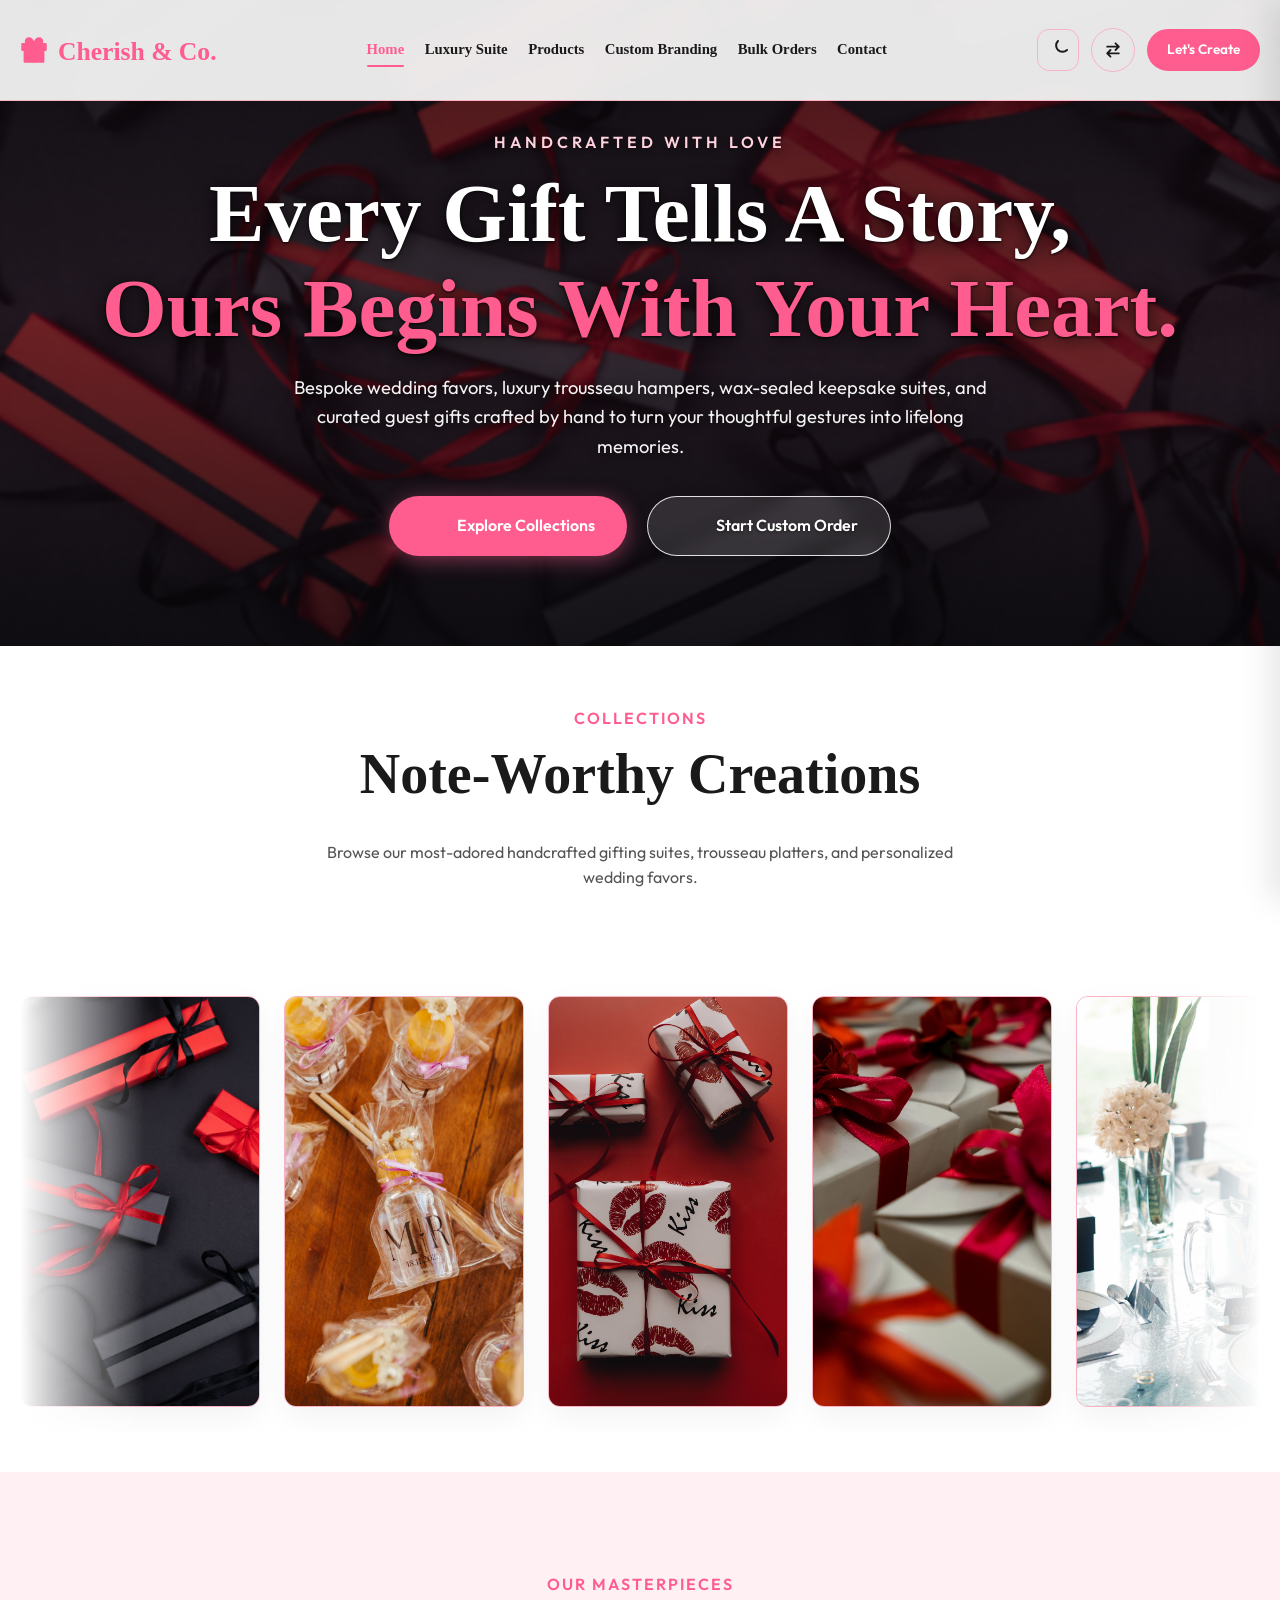
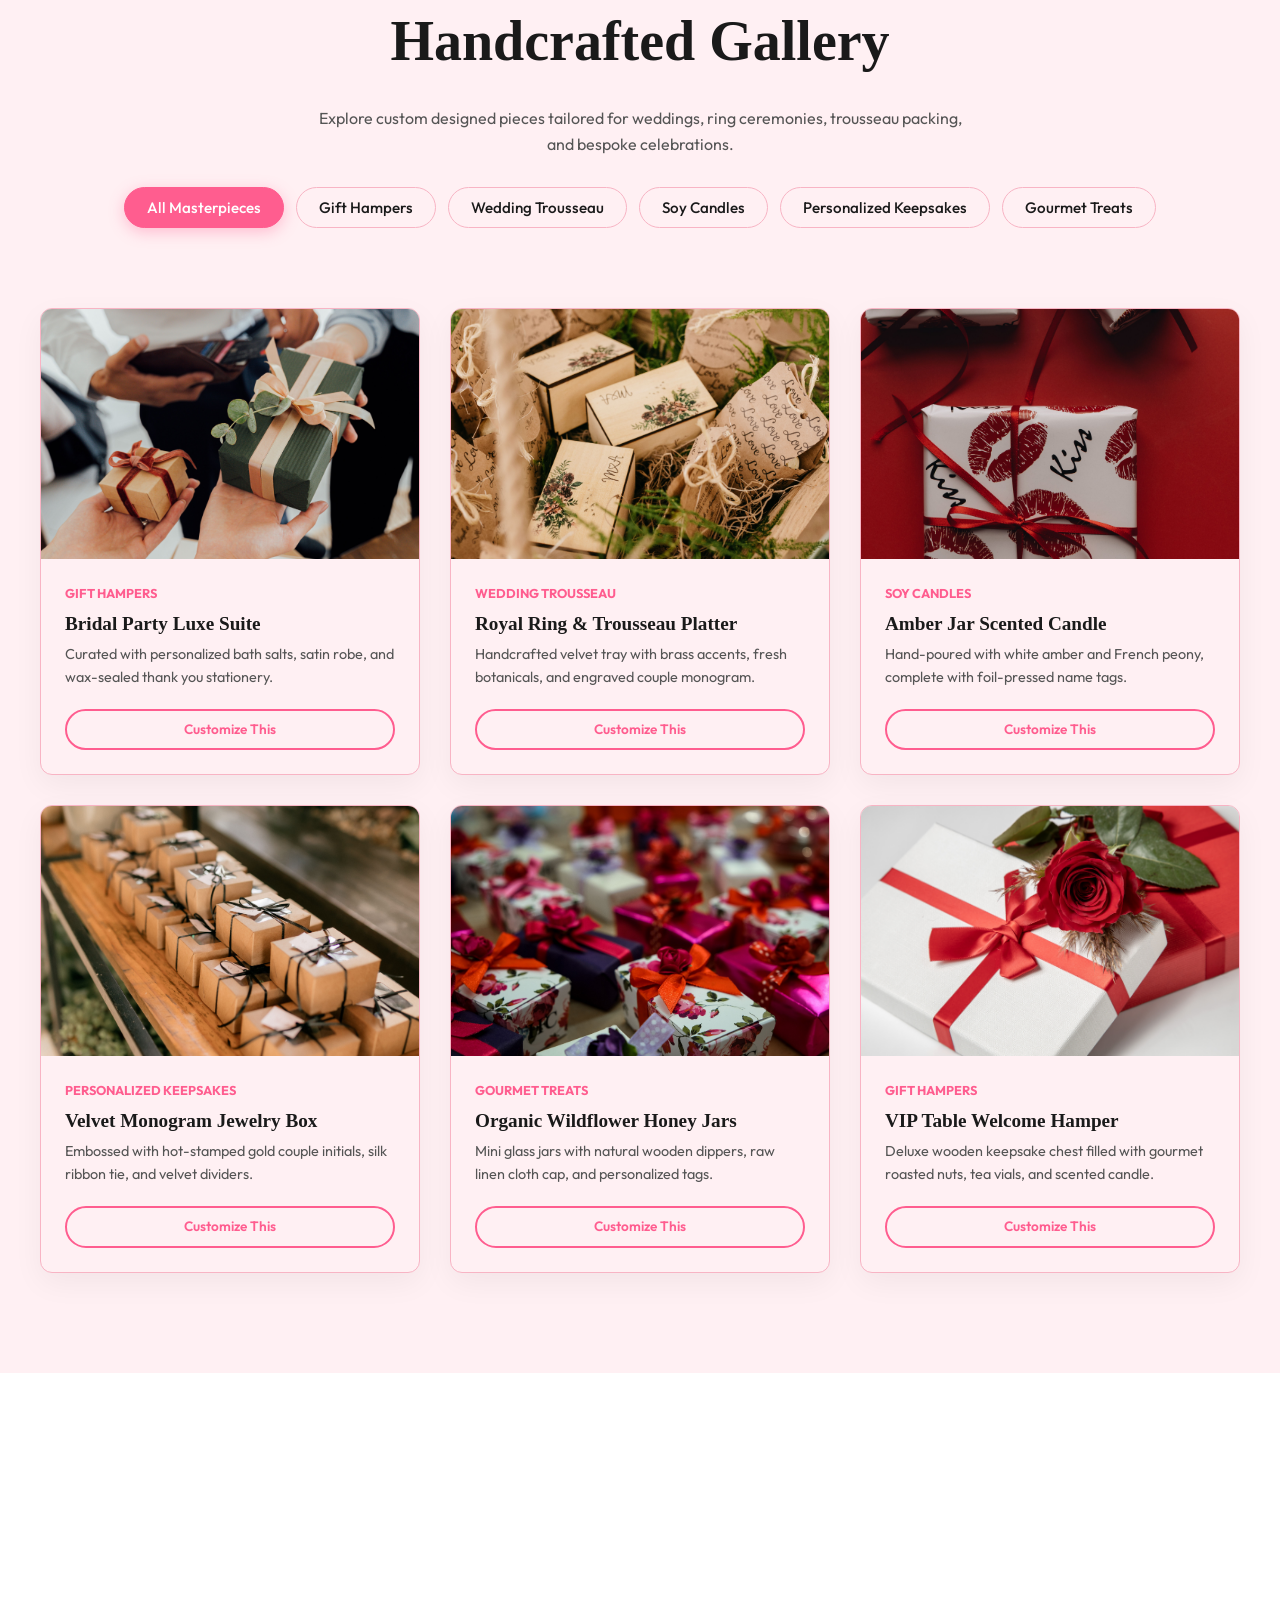
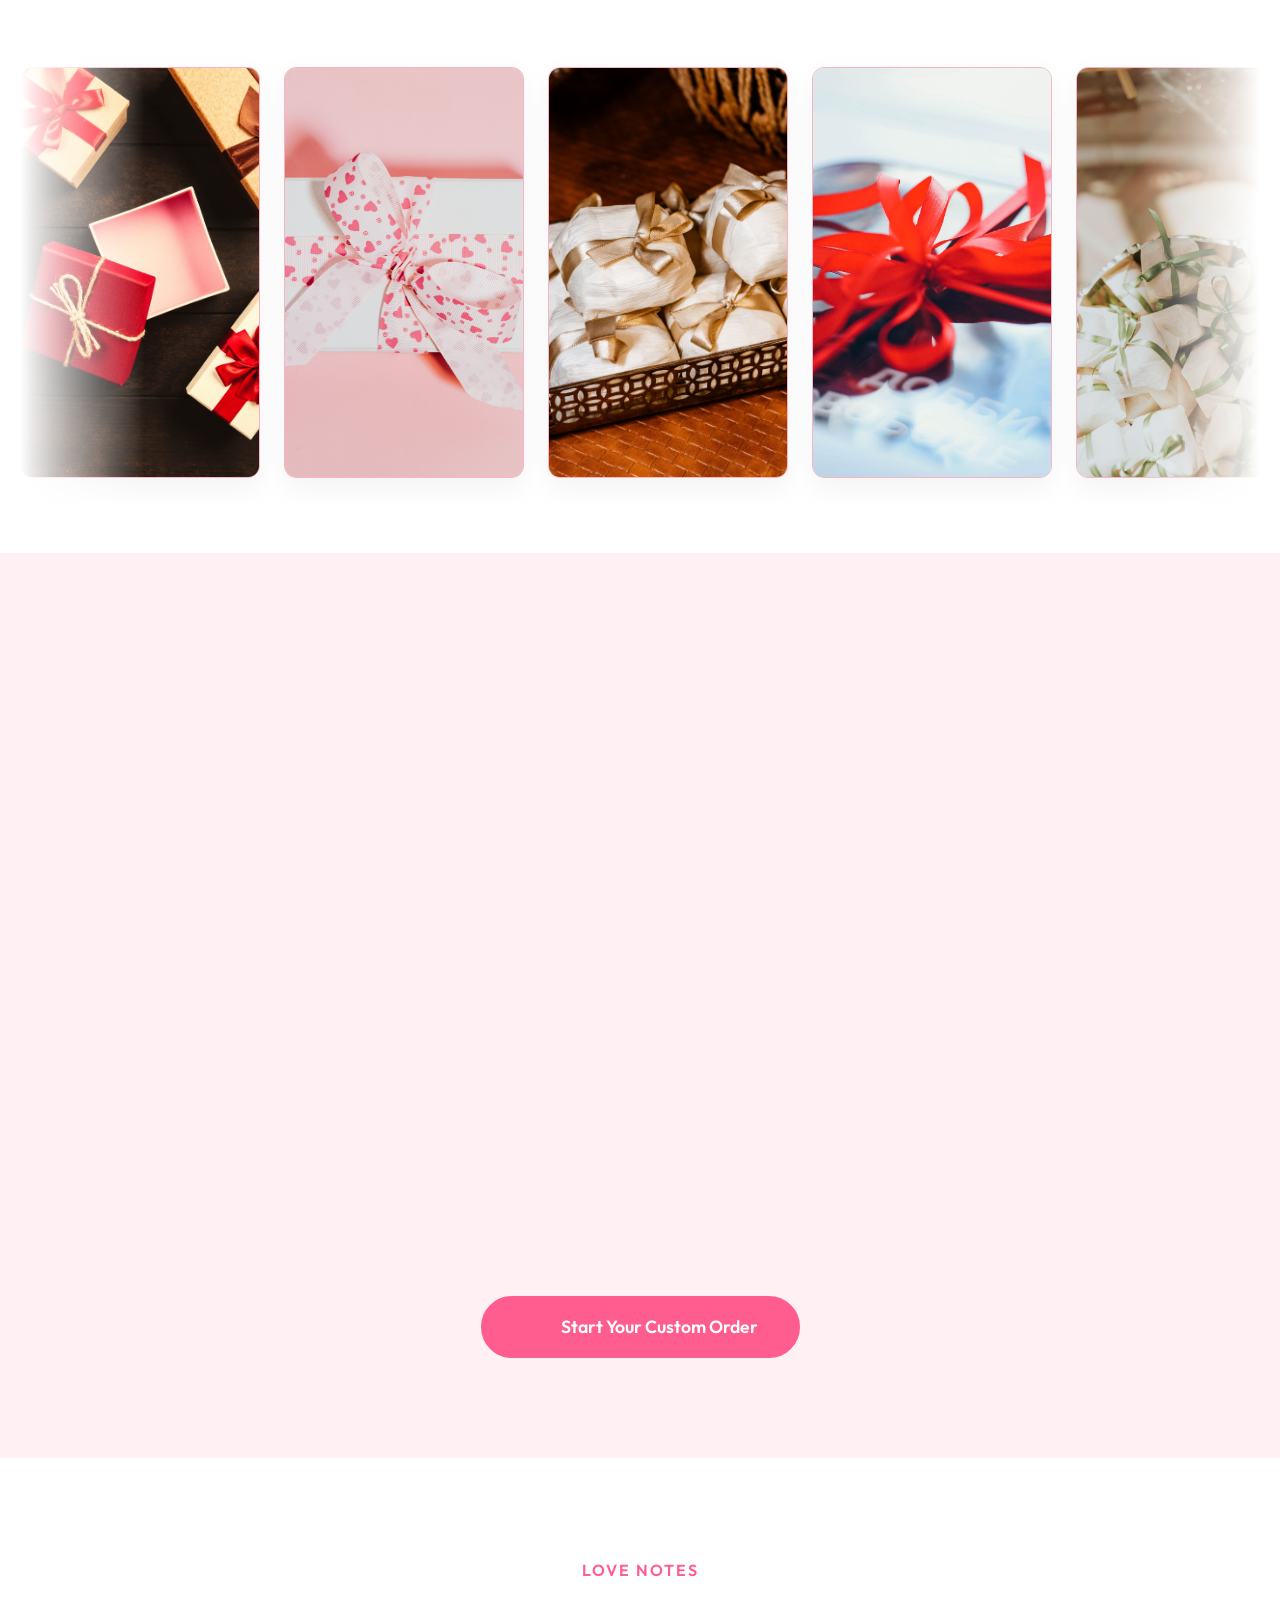
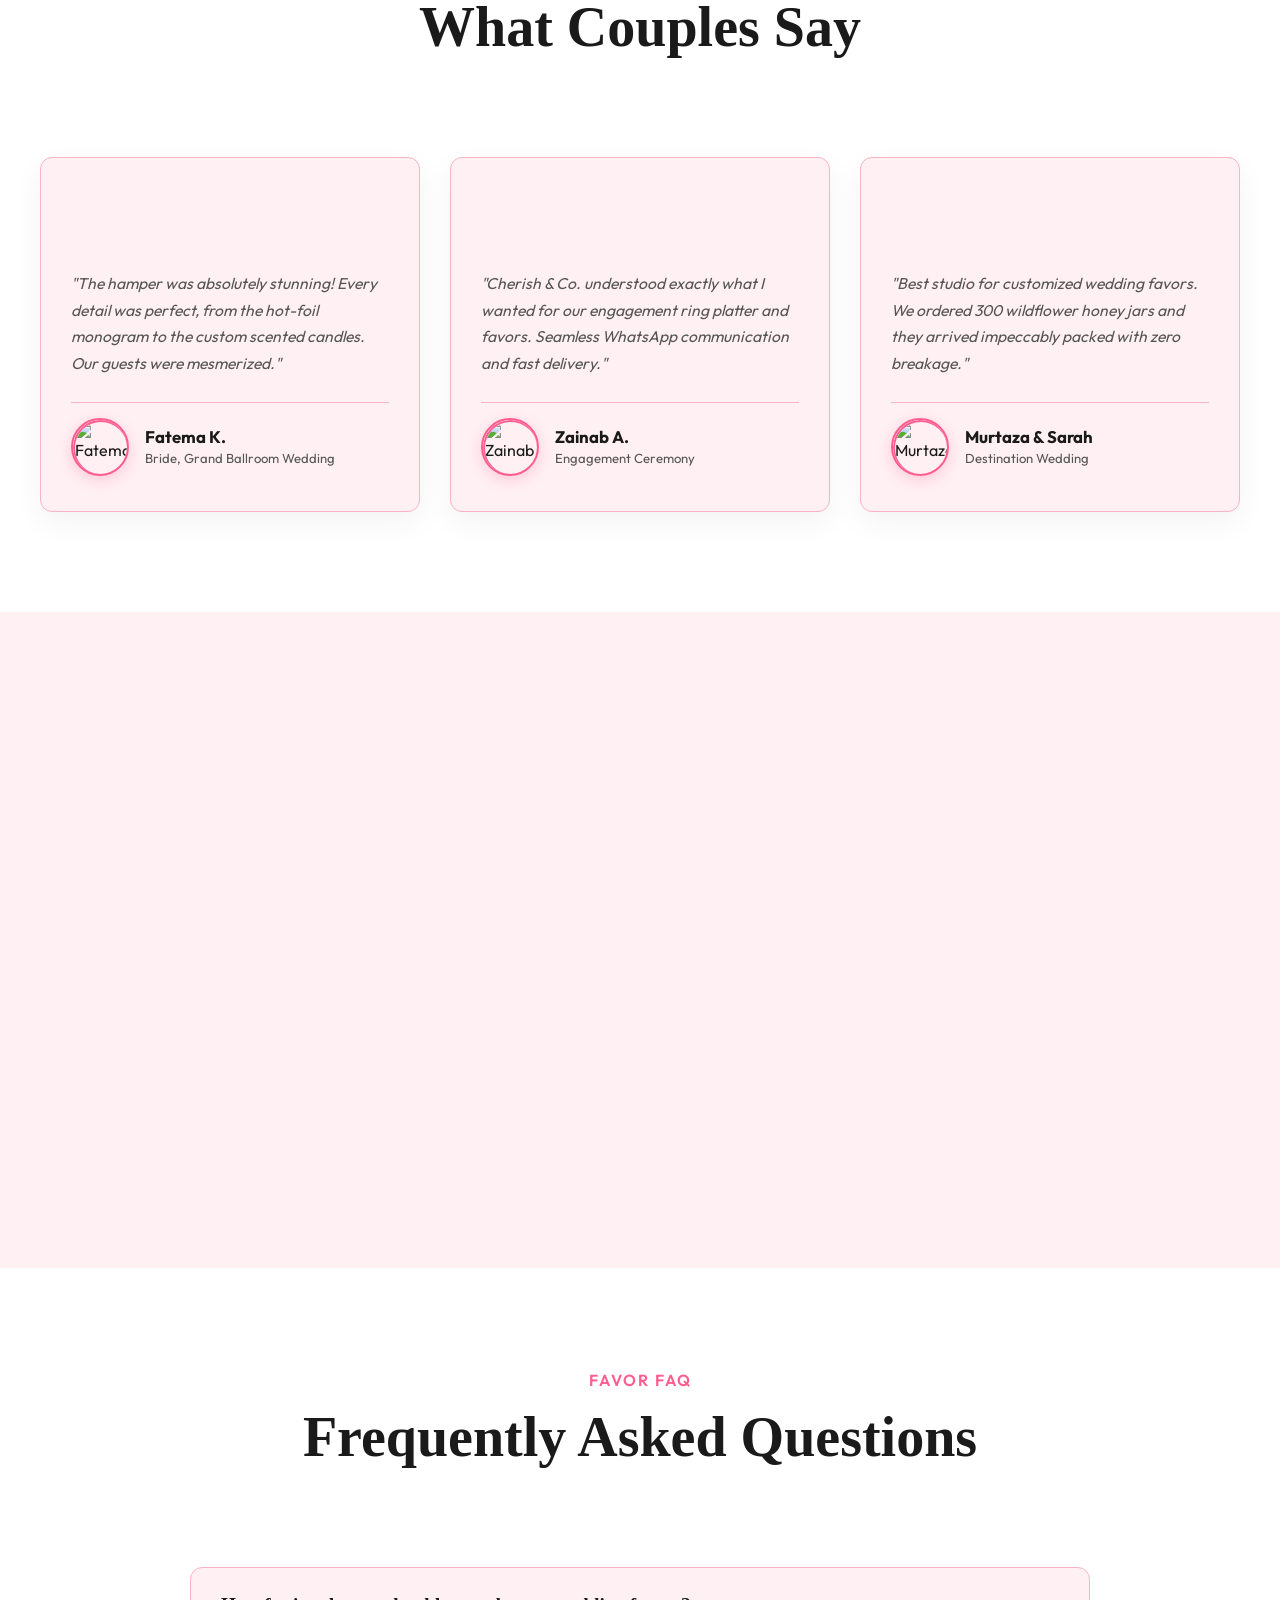
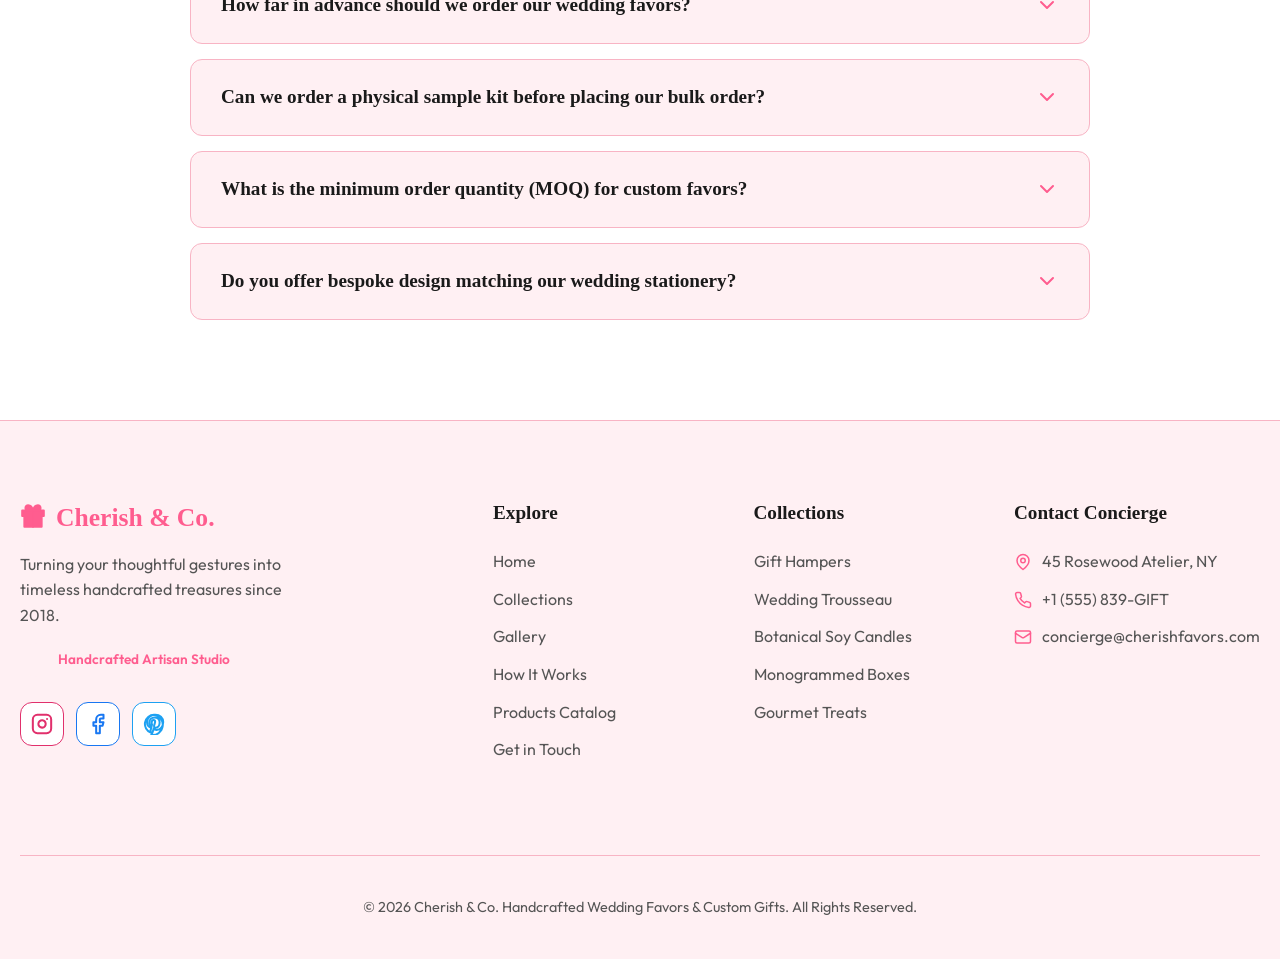
==== commit 7864e190: "Fix responsive layout, header/footer alignment, card icons, and contrast issues" ====
--- a/index.html
+++ b/index.html
@@ -531,7 +531,7 @@
         <div class="container">
             <header class="section-header" data-animate>
                 <span class="section-subtitle">Follow Our Journey</span>
-                <h2 class="section-title">@cherish_favors_studio</h2>
+                <h2 class="section-title social-handle-title">@cherish_favors_studio</h2>
                 <p style="max-width: 600px; margin: 10px auto 0; color: var(--text-secondary);">Daily artisan inspiration, behind-the-scenes handcrafting, and client unboxing moments.</p>
             </header>
 
--- a/style.css
+++ b/style.css
@@ -77,6 +77,8 @@
 
 html {
   scroll-behavior: smooth;
+  overflow-x: hidden;
+  max-width: 100%;
 }
 
 body {
@@ -85,6 +87,7 @@
   color: var(--text-primary);
   line-height: 1.6;
   overflow-x: hidden;
+  max-width: 100%;
   transition: var(--transition);
 }
 
@@ -101,6 +104,8 @@
   font-family: var(--font-heading);
   line-height: 1.2;
   margin-bottom: var(--spacing-sm);
+  overflow-wrap: break-word;
+  word-break: break-word;
 }
 
 a {
@@ -125,23 +130,37 @@
   max-width: var(--container-max-width);
   margin: 0 auto;
   padding: 0 20px;
+  width: 100%;
+  box-sizing: border-box;
 }
 
 .section {
   padding: var(--section-padding);
+  max-width: 100%;
+  overflow: hidden;
 }
 
 /* Section Headings Styling - Always Centered */
 .section-header {
   text-align: center;
   margin-bottom: var(--spacing-xl);
+  max-width: 100%;
 }
 
 .section-title {
-  font-size: clamp(2.5rem, 5vw, 3.5rem);
+  font-size: clamp(1.8rem, 4.5vw, 3.5rem);
   color: var(--text-primary);
   position: relative;
   display: inline-block;
+  overflow-wrap: break-word;
+  word-break: break-word;
+  max-width: 100%;
+}
+
+.social-handle-title {
+  font-size: clamp(1.3rem, 5vw, 2.8rem) !important;
+  word-break: break-all;
+  overflow-wrap: anywhere;
 }
 
 .section-subtitle {
@@ -327,8 +346,10 @@
 .pill-tag {
   display: inline-flex;
   align-items: center;
+  justify-content: center;
+  text-align: center;
   gap: 6px;
-  padding: 6px 14px;
+  padding: 8px 18px;
   background: var(--bg-secondary);
   color: var(--color-primary);
   border: 1px solid var(--border-color);
@@ -347,6 +368,25 @@
   border-color: var(--color-primary);
   transform: translateY(-2px);
   box-shadow: 0 4px 10px rgba(255, 93, 143, 0.3);
+}
+
+.card > .budget-badge,
+.card > .feature-badge {
+  margin: 18px auto 14px;
+  align-self: center;
+}
+
+/* Date input calendar picker icon contrast */
+input[type="date"]::-webkit-calendar-picker-indicator {
+  cursor: pointer;
+  opacity: 0.75;
+  transition: var(--transition);
+}
+
+[data-theme="dark"] input[type="date"]::-webkit-calendar-picker-indicator {
+  filter: invert(1) brightness(1.7) contrast(1.2);
+  opacity: 0.95;
+  cursor: pointer;
 }
 
 /* Card Styling - Standard Rules */
@@ -763,17 +803,19 @@
   display: flex;
   align-items: center;
   justify-content: space-between;
+  width: 100%;
 }
 
 .logo {
   font-family: var(--font-heading);
-  font-size: 2.2rem;
+  font-size: clamp(1.4rem, 2vw, 2.1rem);
   font-weight: 700;
   color: var(--color-primary);
   display: inline-flex !important;
   align-items: center !important;
-  gap: 12px !important;
+  gap: 10px !important;
   line-height: normal;
+  white-space: nowrap;
 }
 
 .logo span {
@@ -782,16 +824,16 @@
 }
 
 .logo svg {
-  width: 45px;
-  height: 45px;
-  min-width: 45px;
+  width: clamp(26px, 3vw, 42px);
+  height: clamp(26px, 3vw, 42px);
+  min-width: 26px;
   fill: var(--color-primary);
   display: block;
 }
 
 .nav-links {
   display: flex;
-  gap: var(--spacing-md);
+  gap: clamp(10px, 1.6vw, 24px);
   align-items: center;
 }
 
@@ -799,7 +841,8 @@
   font-weight: 600;
   color: var(--text-primary);
   font-family: var(--font-heading);
-  font-size: 1.1rem;
+  font-size: clamp(0.92rem, 1.05vw, 1.08rem);
+  white-space: nowrap;
 }
 
 .nav-link:hover {
@@ -825,8 +868,12 @@
 
 .nav-actions {
   display: flex;
-  gap: var(--spacing-sm);
-  align-items: center;
+  gap: clamp(6px, 1vw, 12px);
+  align-items: center;
+}
+
+.nav-actions .btn {
+  white-space: nowrap;
 }
 
 .theme-toggle,
@@ -837,14 +884,15 @@
   cursor: pointer;
   color: var(--text-primary);
   /* Use text-primary for icons to ensure visibility in both modes */
-  width: 44px;
-  height: 44px;
+  width: 42px;
+  height: 42px;
   display: flex;
   align-items: center;
   justify-content: center;
   border-radius: 12px;
   transition: var(--transition);
   border: 1px solid var(--border-color);
+  flex-shrink: 0;
 }
 
 .theme-toggle i,
@@ -1073,9 +1121,49 @@
 }
 
 /* Responsive Breakpoints */
+@media (max-width: 1240px) {
+  .nav-container {
+    padding: 0 15px;
+  }
+  .nav-links {
+    gap: 12px;
+  }
+  .nav-link {
+    font-size: 0.94rem;
+  }
+  .nav-actions {
+    gap: 8px;
+  }
+  .nav-actions .btn {
+    padding: 8px 14px !important;
+    font-size: 0.82rem !important;
+  }
+  .theme-toggle,
+  .rtl-toggle {
+    width: 38px;
+    height: 38px;
+  }
+}
+
 @media (max-width: 1024px) {
   .footer-grid {
     grid-template-columns: repeat(2, 1fr);
+    gap: 35px;
+  }
+  .nav-links {
+    gap: 10px;
+  }
+  .nav-link {
+    font-size: 0.9rem;
+  }
+}
+
+@media (max-width: 880px) {
+  .nav-links {
+    display: none;
+  }
+  .menu-btn {
+    display: flex;
   }
 }
 
@@ -1102,14 +1190,43 @@
   }
 
   .nav-links,
-  .nav-actions .theme-toggle,
   .nav-actions .rtl-toggle,
   .nav-login-btn {
-    display: none;
+    display: none !important;
+  }
+
+  .nav-actions .btn-primary {
+    display: none; /* Keep mobile header clean and prevent overflowing logo/menu */
+  }
+
+  .nav-actions .theme-toggle {
+    display: flex;
   }
 
   .menu-btn {
-    display: flex;
+    display: flex !important;
+  }
+
+  .nav-container {
+    height: 60px;
+    padding: 0 14px;
+  }
+
+  .logo {
+    font-size: 1.35rem;
+    gap: 8px !important;
+  }
+
+  .logo svg {
+    width: 28px;
+    height: 28px;
+    min-width: 28px;
+  }
+
+  .theme-toggle,
+  .menu-btn {
+    width: 38px;
+    height: 38px;
   }
 
   .section-padding {
@@ -1119,7 +1236,7 @@
   .footer-grid {
     grid-template-columns: 1fr;
     text-align: center;
-    gap: 40px;
+    gap: 35px;
   }
 
   .footer-column {
@@ -1128,11 +1245,20 @@
     align-items: center;
   }
 
+  .footer-column .footer-link {
+    margin-left: auto;
+    margin-right: auto;
+  }
+
   .footer-socials {
     justify-content: center !important;
   }
 
-  .footer-bottom { text-align: center; } .footer-tagline {
+  .footer-bottom {
+    text-align: center;
+  }
+
+  .footer-tagline {
     margin: 0 auto 20px;
     max-width: 300px;
   }
@@ -1143,6 +1269,31 @@
 }
 
 @media (max-width: 360px) {
+  .nav-container {
+    height: 56px;
+    padding: 0 8px;
+  }
+
+  .logo {
+    font-size: 1.18rem;
+    gap: 6px !important;
+  }
+
+  .logo svg {
+    width: 24px;
+    height: 24px;
+    min-width: 24px;
+  }
+
+  .nav-actions {
+    gap: 5px;
+  }
+
+  .theme-toggle,
+  .menu-btn {
+    width: 34px;
+    height: 34px;
+  }
 
   .grid,
   #exclusive-collections-grid,
@@ -1155,7 +1306,7 @@
   }
 
   .section-title {
-    font-size: 2rem;
+    font-size: 1.75rem;
   }
 
   .card {
@@ -1168,6 +1319,10 @@
 
   .newsletter-form .btn {
     width: 100% !important;
+  }
+
+  .container {
+    padding: 0 12px;
   }
 }
 
@@ -1494,13 +1649,13 @@
 
 /* RTL Toggle Button Styling */
 .rtl-toggle {
-    width: 44px !important;
-    height: 44px !important;
-    padding: 0 !important;
-    border-radius: 50% !important;
-    display: inline-flex !important;
-    align-items: center !important;
-    justify-content: center !important;
+    width: 44px;
+    height: 44px;
+    padding: 0;
+    border-radius: 50%;
+    display: inline-flex;
+    align-items: center;
+    justify-content: center;
     cursor: pointer;
     transition: var(--transition);
 }
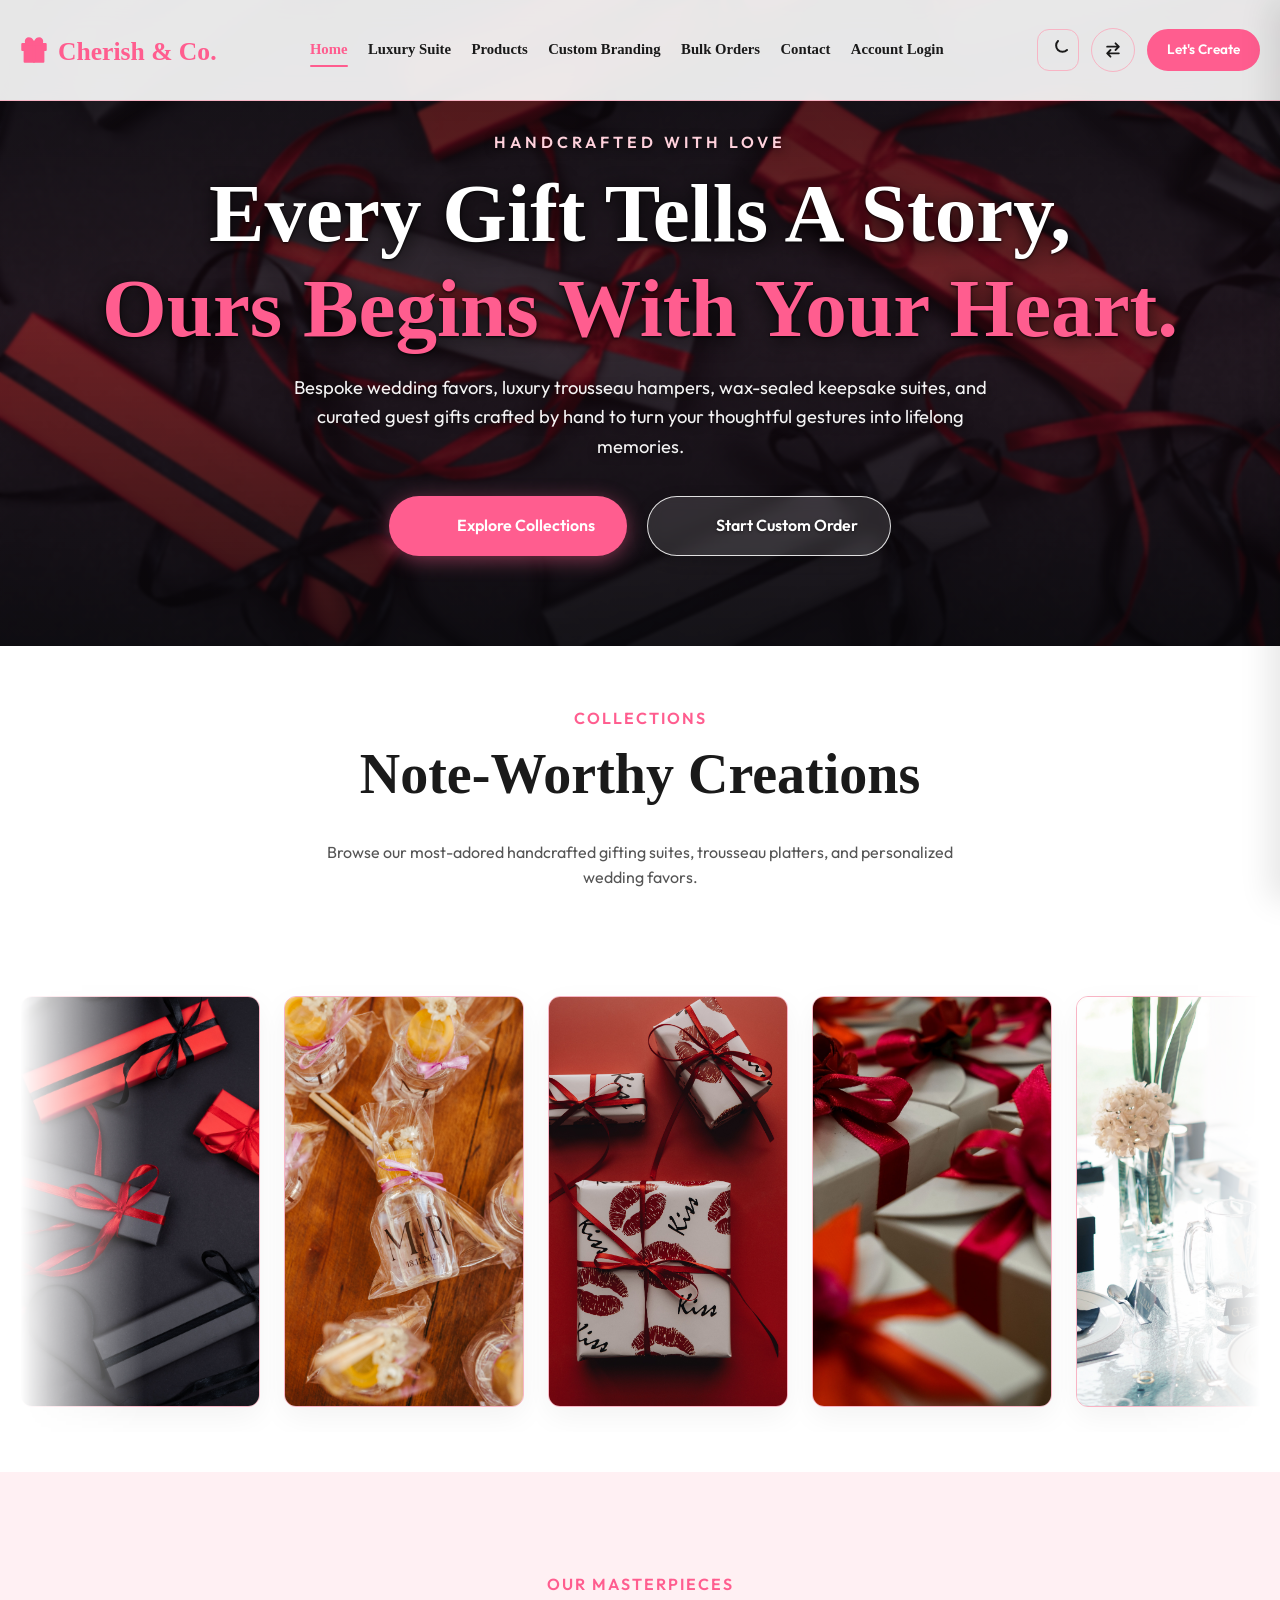
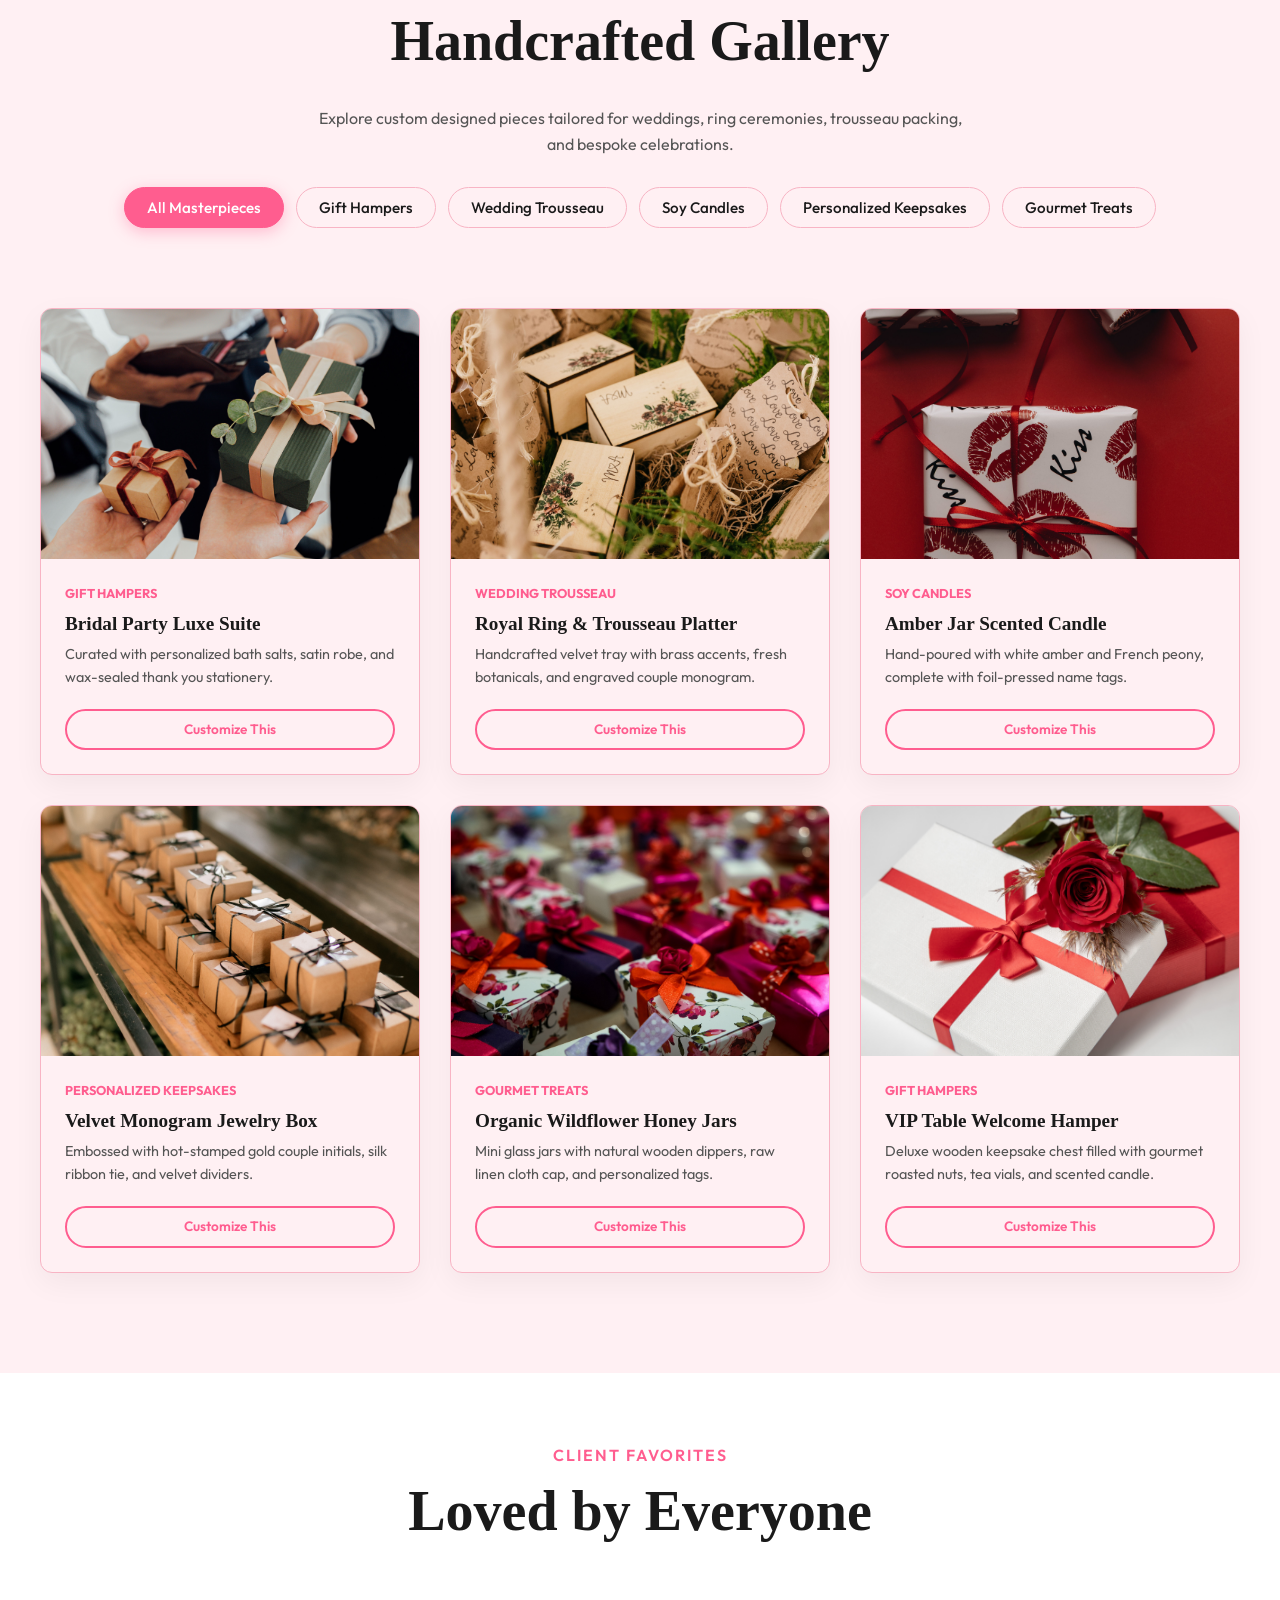
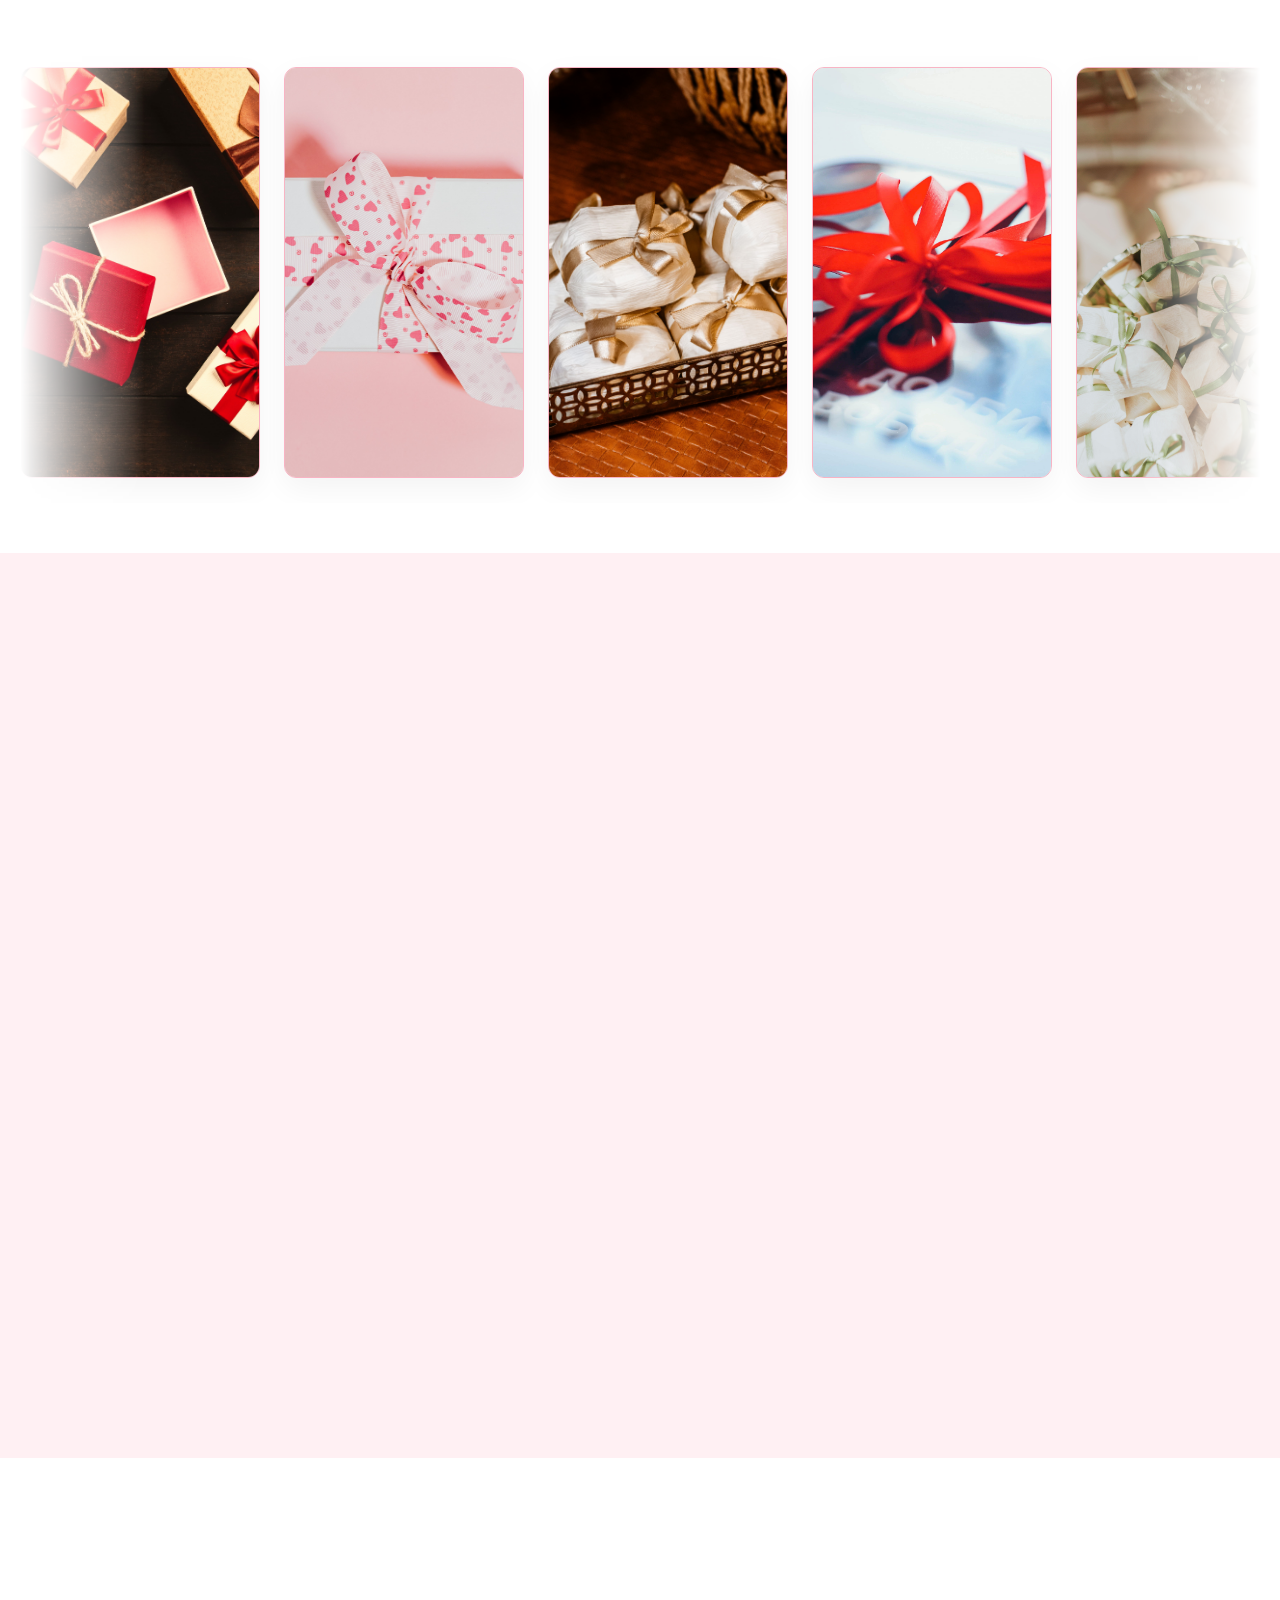
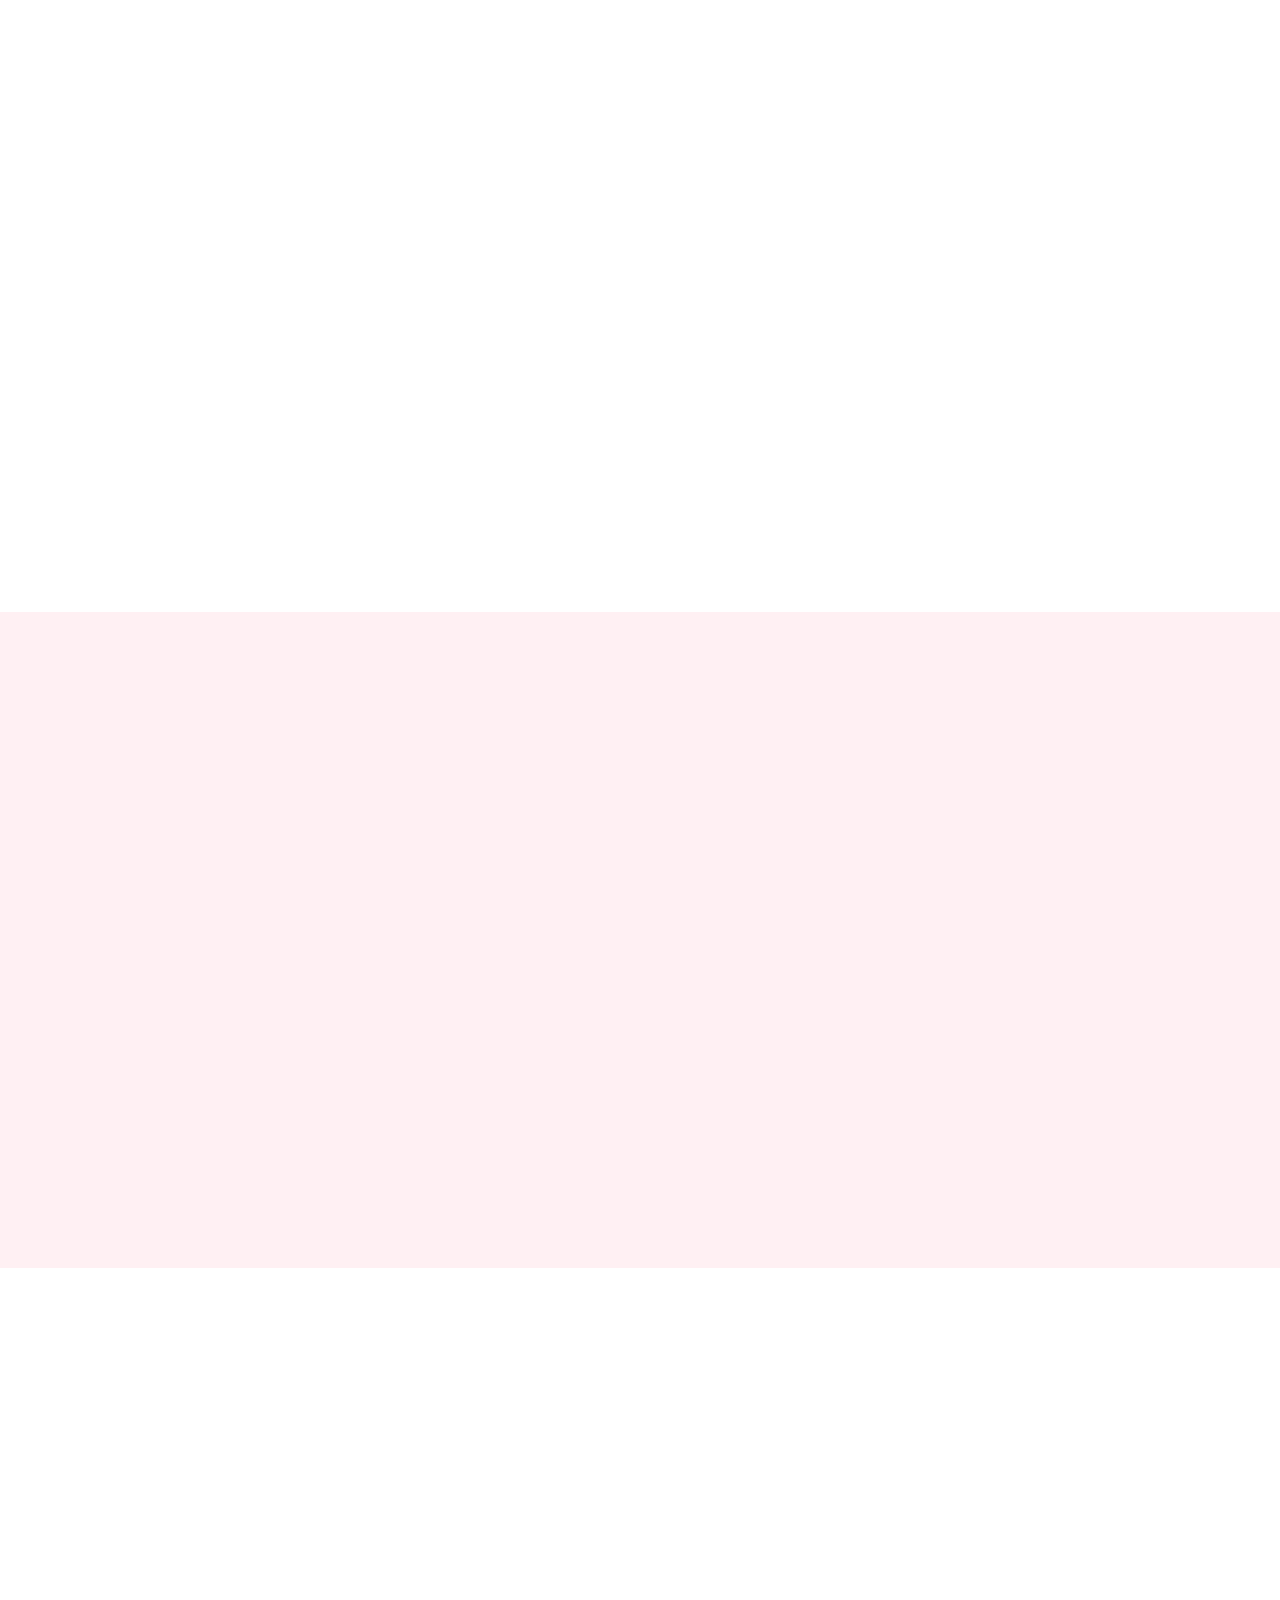
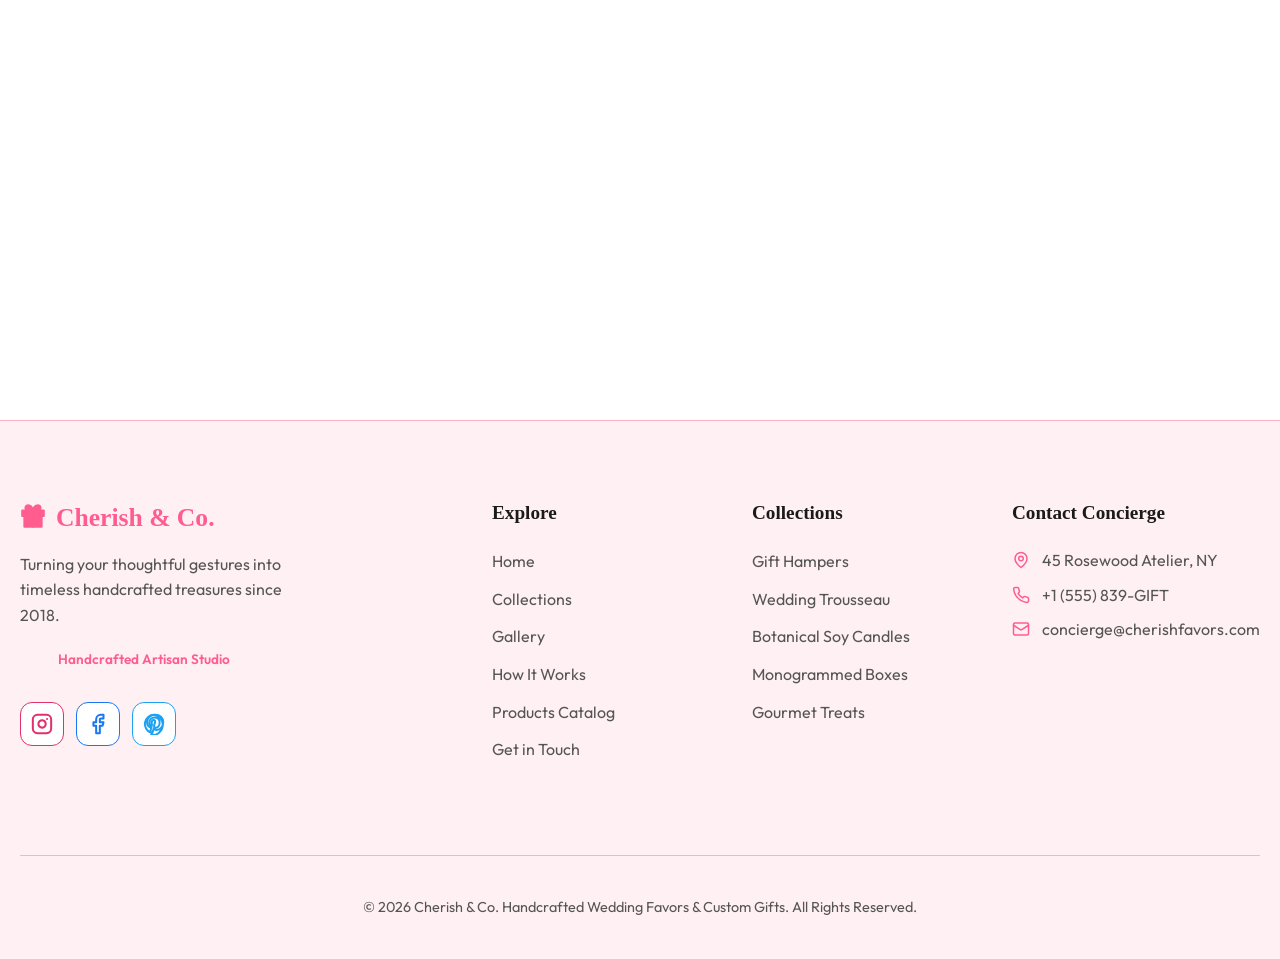
==== commit a39ddd21: "Add account login to desktop nav, fix 360px auth toggles, add password eye toggles, and align footer" ====
--- a/index.html
+++ b/index.html
@@ -37,6 +37,7 @@
                 <a href="workshops.html" class="nav-link">Custom Branding</a>
                 <a href="blog.html" class="nav-link">Bulk Orders</a>
                 <a href="contact.html" class="nav-link">Contact</a>
+                <a href="login.html" class="nav-link">Account Login</a>
             </nav>
 
             <div class="nav-actions">
@@ -659,27 +660,32 @@
                 </div>
                 <div class="footer-column">
                     <h3>Contact Concierge</h3>
-                    <p class="footer-link" style="display: flex; gap: 10px; align-items: center; cursor: default;">
-                        <svg viewBox="0 0 24 24" fill="none" stroke="currentColor" stroke-width="2"
-                            stroke-linecap="round" stroke-linejoin="round">
-                            <path d="M20 10c0 6-8 12-8 12s-8-6-8-12a8 8 0 0 1 16 0Z" />
-                            <circle cx="12" cy="10" r="3" />
-                        </svg> 45 Rosewood Atelier, NY
-                    </p>
-                    <p class="footer-link" style="display: flex; gap: 10px; align-items: center; cursor: default;">
-                        <svg viewBox="0 0 24 24" fill="none" stroke="currentColor" stroke-width="2"
-                            stroke-linecap="round" stroke-linejoin="round">
-                            <path
-                                d="M22 16.92v3a2 2 0 0 1-2.18 2 19.79 19.79 0 0 1-8.63-3.07 19.5 19.5 0 0 1-6-6 19.79 19.79 0 0 1-3.07-8.67A2 2 0 0 1 4.11 2h3a2 2 0 0 1 2 1.72 12.84 12.84 0 0 0 .7 2.81 2 2 0 0 1-.45 2.11L8.09 9.91a16 16 0 0 0 6 6l1.27-1.27a2 2 0 0 1 2.11-.45 12.84 12.84 0 0 0 2.81.7A2 2 0 0 1 22 16.92z" />
-                        </svg> +1 (555) 839-GIFT
-                    </p>
-                    <p class="footer-link" style="display: flex; gap: 10px; align-items: center; cursor: default;">
-                        <svg viewBox="0 0 24 24" fill="none" stroke="currentColor" stroke-width="2"
-                            stroke-linecap="round" stroke-linejoin="round">
-                            <rect width="20" height="16" x="2" y="4" rx="2" />
-                            <path d="m22 7-8.97 5.7a1.94 1.94 0 0 1-2.06 0L2 7" />
-                        </svg> concierge@cherishfavors.com
-                    </p>
+                    <div class="footer-contact-list">
+                        <div class="footer-contact-item">
+                            <svg viewBox="0 0 24 24" fill="none" stroke="currentColor" stroke-width="2"
+                                stroke-linecap="round" stroke-linejoin="round">
+                                <path d="M20 10c0 6-8 12-8 12s-8-6-8-12a8 8 0 0 1 16 0Z" />
+                                <circle cx="12" cy="10" r="3" />
+                            </svg>
+                            <span>45 Rosewood Atelier, NY</span>
+                        </div>
+                        <a href="tel:+15558394438" class="footer-contact-item">
+                            <svg viewBox="0 0 24 24" fill="none" stroke="currentColor" stroke-width="2"
+                                stroke-linecap="round" stroke-linejoin="round">
+                                <path
+                                    d="M22 16.92v3a2 2 0 0 1-2.18 2 19.79 19.79 0 0 1-8.63-3.07 19.5 19.5 0 0 1-6-6 19.79 19.79 0 0 1-3.07-8.67A2 2 0 0 1 4.11 2h3a2 2 0 0 1 2 1.72 12.84 12.84 0 0 0 .7 2.81 2 2 0 0 1-.45 2.11L8.09 9.91a16 16 0 0 0 6 6l1.27-1.27a2 2 0 0 1 2.11-.45 12.84 12.84 0 0 0 2.81.7A2 2 0 0 1 22 16.92z" />
+                            </svg>
+                            <span>+1 (555) 839-GIFT</span>
+                        </a>
+                        <a href="mailto:concierge@cherishfavors.com" class="footer-contact-item">
+                            <svg viewBox="0 0 24 24" fill="none" stroke="currentColor" stroke-width="2"
+                                stroke-linecap="round" stroke-linejoin="round">
+                                <rect width="20" height="16" x="2" y="4" rx="2" />
+                                <path d="m22 7-8.97 5.7a1.94 1.94 0 0 1-2.06 0L2 7" />
+                            </svg>
+                            <span>concierge@cherishfavors.com</span>
+                        </a>
+                    </div>
                 </div>
             </div>
             <div class="footer-bottom">
--- a/style.css
+++ b/style.css
@@ -1001,6 +1001,7 @@
   color: var(--text-secondary);
   width: fit-content;
   position: relative;
+  text-decoration: none;
 }
 
 .footer-link svg,
@@ -1009,6 +1010,41 @@
   height: 18px !important;
   min-width: 18px;
   color: var(--color-primary);
+  flex-shrink: 0;
+}
+
+/* Contact List & Items for Orderly Alignment */
+.footer-contact-list {
+  display: flex;
+  flex-direction: column;
+  gap: 12px;
+  width: 100%;
+}
+
+.footer-contact-item {
+  display: flex !important;
+  align-items: center !important;
+  gap: 12px !important;
+  margin-bottom: 0 !important;
+  width: 100% !important;
+  color: var(--text-secondary);
+  text-align: left;
+  line-height: 1.4;
+  text-decoration: none;
+}
+
+[dir="rtl"] .footer-contact-item {
+  text-align: right;
+}
+
+.footer-contact-item svg,
+.footer-contact-item i {
+  width: 18px !important;
+  height: 18px !important;
+  min-width: 18px !important;
+  color: var(--color-primary);
+  flex-shrink: 0;
+  display: block;
 }
 
 .card svg,
@@ -1036,6 +1072,11 @@
   padding-left: 5px;
 }
 
+[dir="rtl"] .footer-link:hover {
+  padding-left: 0;
+  padding-right: 5px;
+}
+
 .footer-link:hover::after {
   width: 100%;
 }
@@ -1047,6 +1088,10 @@
 .footer-column:hover h3 {
   color: var(--color-primary);
   transform: translateX(5px);
+}
+
+[dir="rtl"] .footer-column:hover h3 {
+  transform: translateX(-5px);
 }
 
 /* Social Icon Colors & Hover */
@@ -1150,11 +1195,17 @@
     grid-template-columns: repeat(2, 1fr);
     gap: 35px;
   }
+  .footer-column .footer-contact-list {
+    display: flex;
+    flex-direction: column;
+    gap: 12px;
+    align-items: flex-start;
+  }
   .nav-links {
     gap: 10px;
   }
   .nav-link {
-    font-size: 0.9rem;
+    font-size: 0.88rem;
   }
 }
 
@@ -1250,6 +1301,33 @@
     margin-right: auto;
   }
 
+  .footer-column .footer-contact-list {
+    display: flex;
+    flex-direction: column;
+    align-items: flex-start;
+    margin: 0 auto;
+    width: fit-content;
+    max-width: 100%;
+    gap: 12px;
+  }
+
+  .footer-column .footer-contact-item {
+    display: inline-flex !important;
+    align-items: center !important;
+    justify-content: flex-start !important;
+    gap: 10px !important;
+    text-align: left !important;
+    width: fit-content !important;
+  }
+
+  [dir="rtl"] .footer-column .footer-contact-list {
+    align-items: flex-start;
+  }
+
+  [dir="rtl"] .footer-column .footer-contact-item {
+    text-align: right !important;
+  }
+
   .footer-socials {
     justify-content: center !important;
   }
@@ -1265,6 +1343,27 @@
 
   .drawer {
     display: flex;
+  }
+
+  .auth-page {
+    padding: 70px 16px 30px !important;
+  }
+
+  .auth-toggles {
+    position: fixed !important;
+    top: 14px !important;
+    right: 14px !important;
+    z-index: 1000 !important;
+  }
+
+  [dir="rtl"] .auth-toggles {
+    right: auto !important;
+    left: 14px !important;
+  }
+
+  .auth-card {
+    margin-top: 10px !important;
+    padding: 32px 20px !important;
   }
 }
 
@@ -1324,6 +1423,33 @@
   .container {
     padding: 0 12px;
   }
+
+  .auth-page {
+    padding: 65px 10px 20px !important;
+  }
+
+  .auth-toggles {
+    position: fixed !important;
+    top: 10px !important;
+    right: 10px !important;
+    gap: 8px !important;
+  }
+
+  [dir="rtl"] .auth-toggles {
+    right: auto !important;
+    left: 10px !important;
+  }
+
+  .auth-card {
+    padding: 24px 14px !important;
+    margin-top: 8px !important;
+    border-radius: 10px !important;
+  }
+
+  .footer-column .footer-contact-item {
+    font-size: 0.84rem !important;
+    gap: 8px !important;
+  }
 }
 
 /* Global Animations */
@@ -1343,10 +1469,12 @@
 .auth-page {
   min-height: 100vh;
   display: flex;
+  flex-direction: column;
   align-items: center;
   justify-content: center;
   background: var(--bg-secondary);
-  padding: 20px;
+  padding: 60px 20px 30px;
+  position: relative;
   overflow-y: auto;
   scrollbar-width: none; /* Firefox */
   -ms-overflow-style: none; /* IE and Edge */
@@ -1365,15 +1493,22 @@
   box-shadow: var(--shadow);
   position: relative;
   text-align: center;
+  border: 1px solid var(--border-color);
+  margin-top: 10px;
 }
 
 .auth-toggles {
-  position: absolute;
-  top: 20px;
-  right: 20px;
+  position: fixed;
+  top: 18px;
+  right: 18px;
   display: flex;
   gap: 10px;
-  z-index: 100;
+  z-index: 1000;
+}
+
+[dir="rtl"] .auth-toggles {
+  right: auto;
+  left: 18px;
 }
 
 .auth-form {
@@ -1403,30 +1538,67 @@
   background: var(--bg-secondary);
   color: var(--text-primary);
   font-family: inherit;
-  transition: var(--transition);
+  font-size: 0.95rem;
+  transition: var(--transition);
+}
+
+.input-wrapper input.form-input {
+  padding-right: 48px;
+}
+
+[dir="rtl"] .input-wrapper input.form-input {
+  padding-right: 20px;
+  padding-left: 48px;
 }
 
 .form-input:focus {
   outline: none;
   border-color: var(--color-primary);
+  box-shadow: 0 0 0 3px rgba(255, 93, 143, 0.15);
 }
 
 .input-wrapper {
   position: relative;
+  display: flex;
+  align-items: center;
+  width: 100%;
 }
 
 .password-toggle {
   position: absolute;
-  right: 15px;
+  right: 14px;
   top: 50%;
   transform: translateY(-50%);
   cursor: pointer;
   color: var(--text-secondary);
+  background: none;
+  border: none;
+  padding: 6px;
+  display: inline-flex;
+  align-items: center;
+  justify-content: center;
+  border-radius: 6px;
+  transition: var(--transition);
+  z-index: 5;
+}
+
+.password-toggle:hover {
+  color: var(--color-primary);
+  background: rgba(255, 93, 143, 0.08);
+}
+
+.password-toggle svg,
+.password-toggle i {
+  width: 20px !important;
+  height: 20px !important;
+  stroke: currentColor;
+  stroke-width: 2;
+  display: block;
 }
 
 [dir="rtl"] .password-toggle {
   right: auto;
-  left: 15px;
+  left: 14px;
 }
 
 .auth-options {
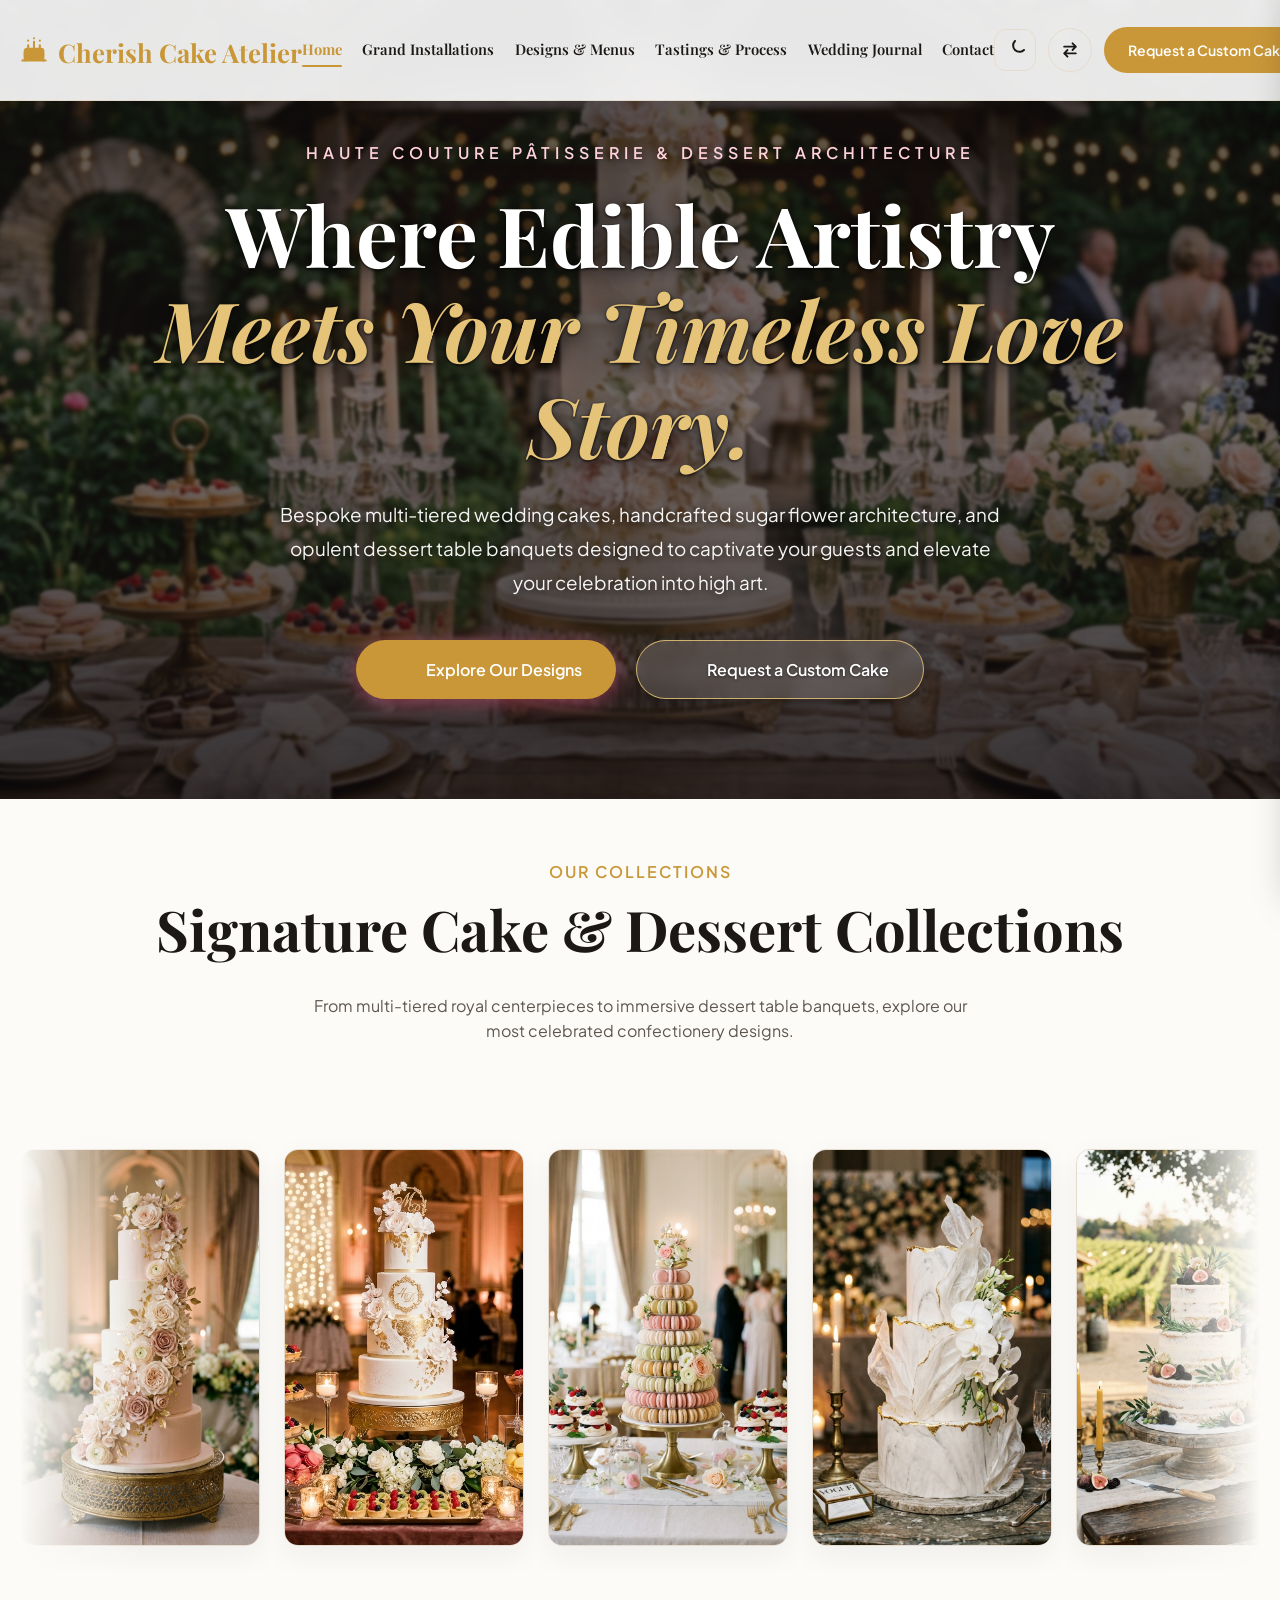
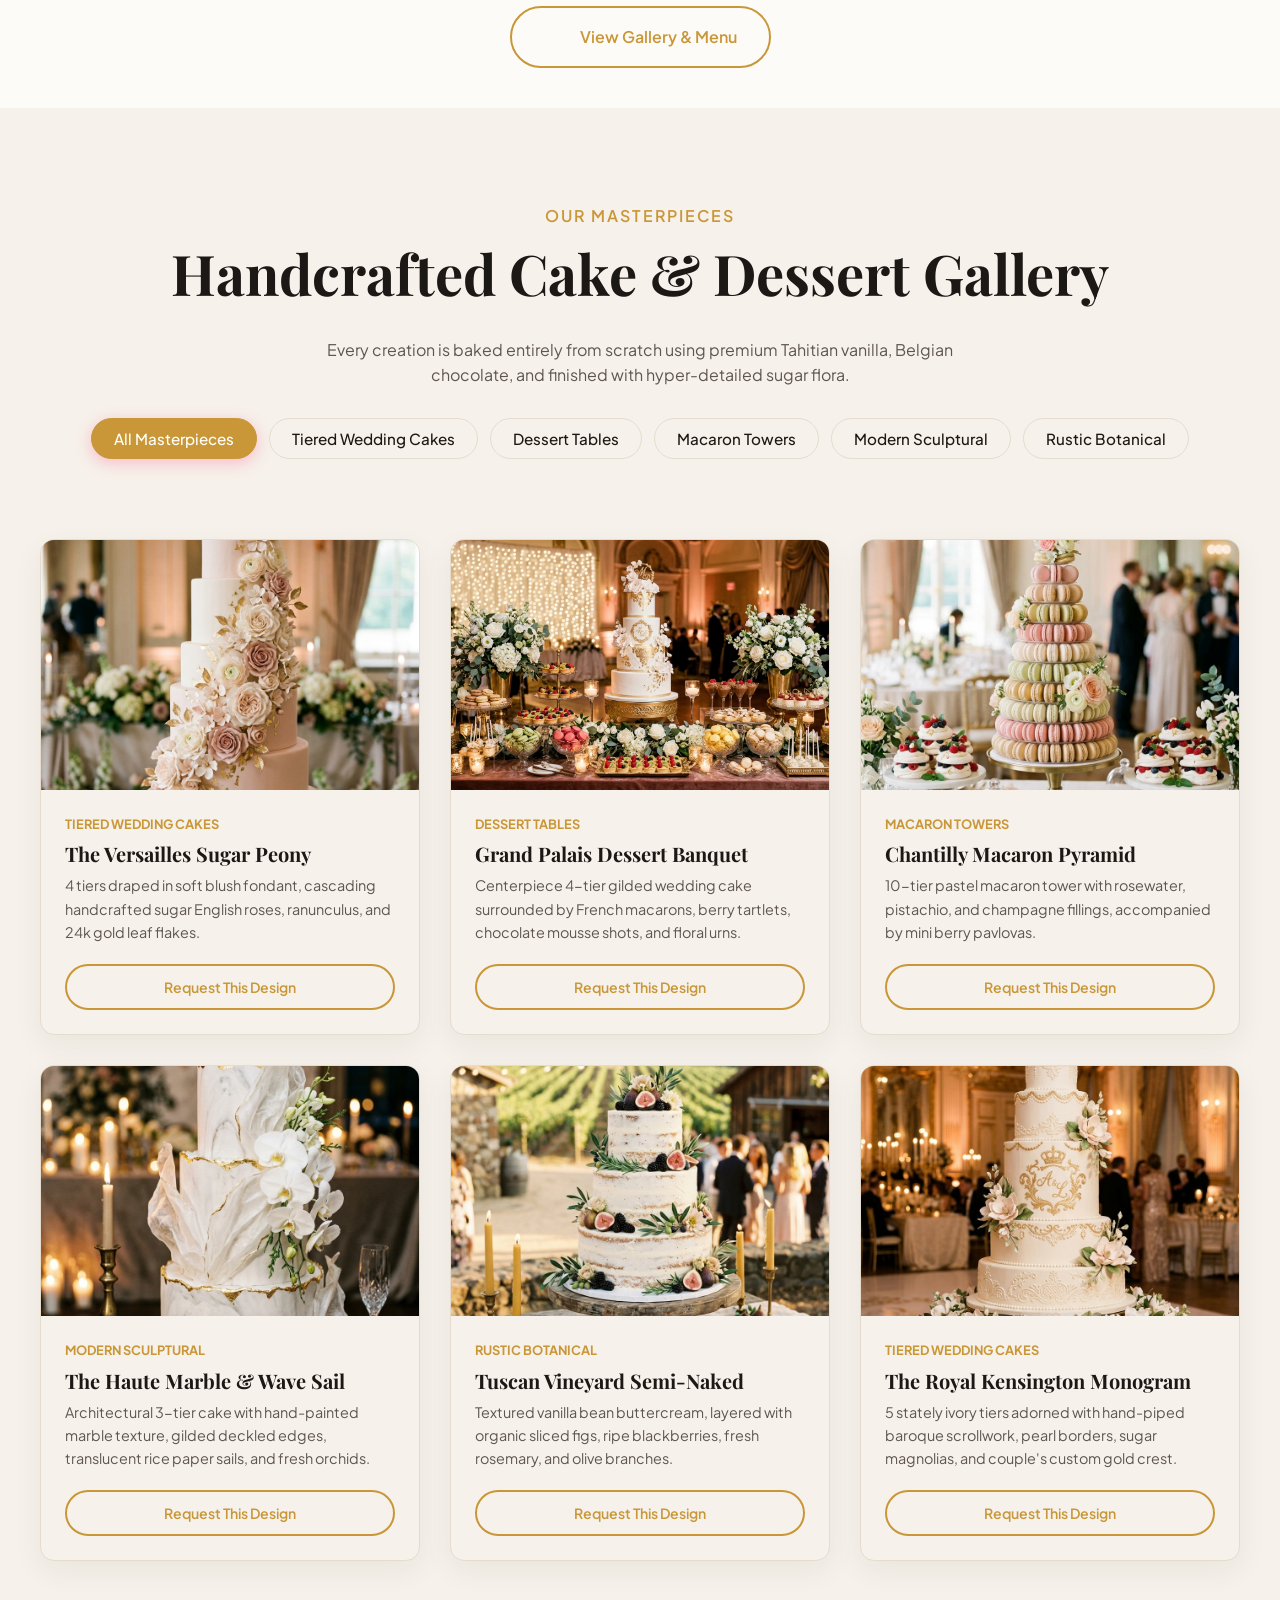
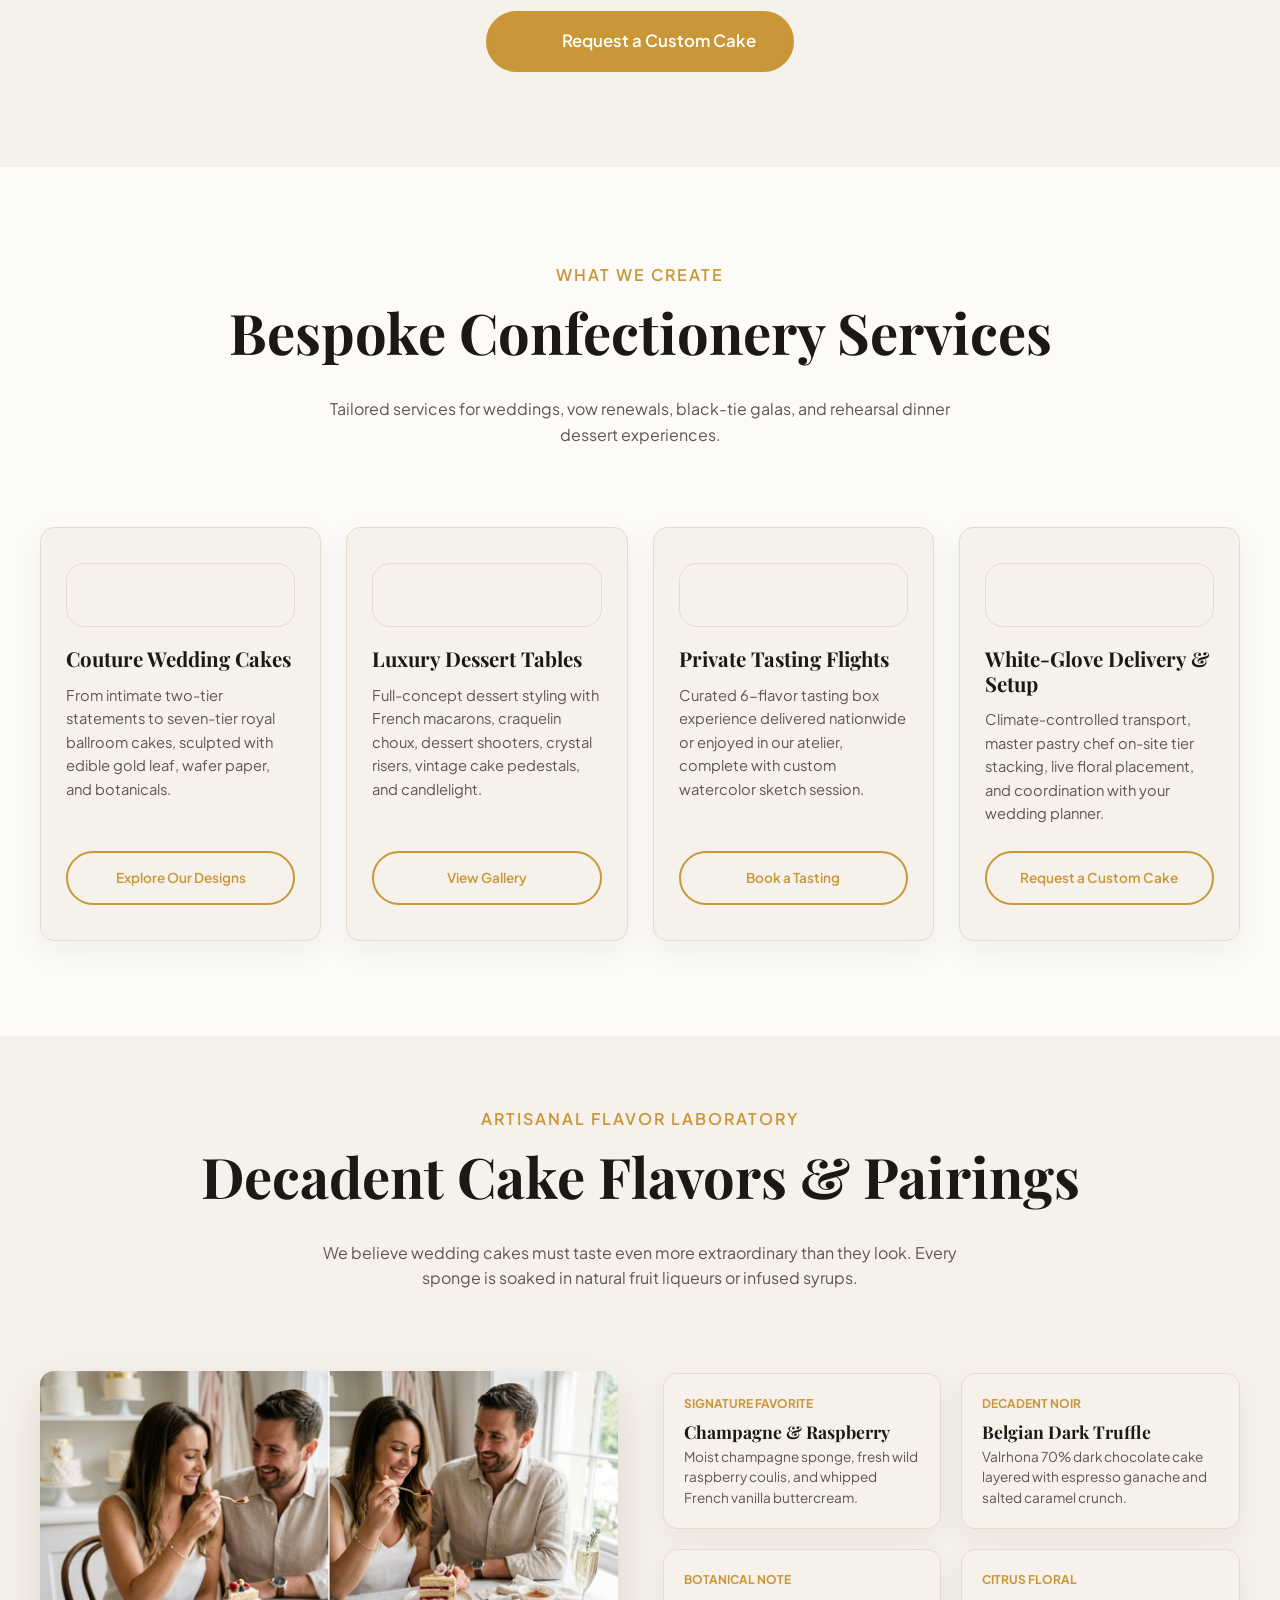
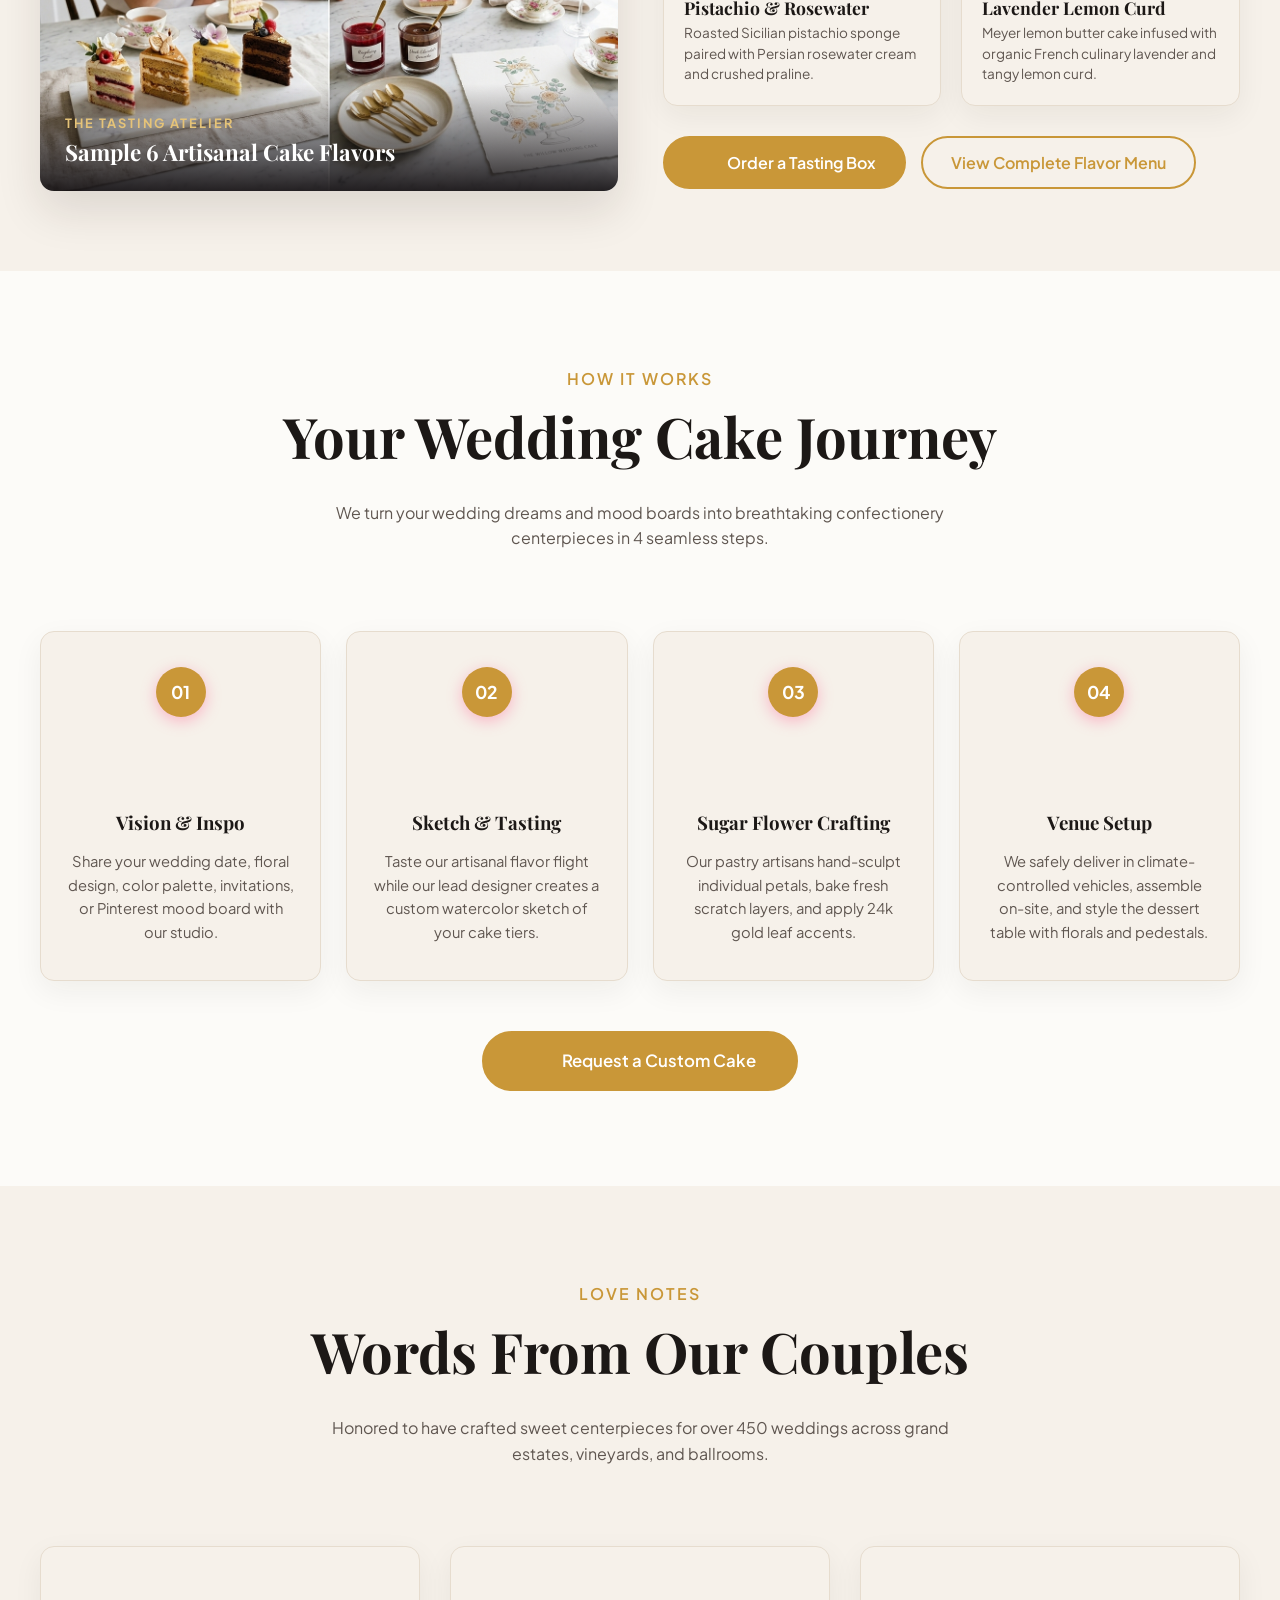
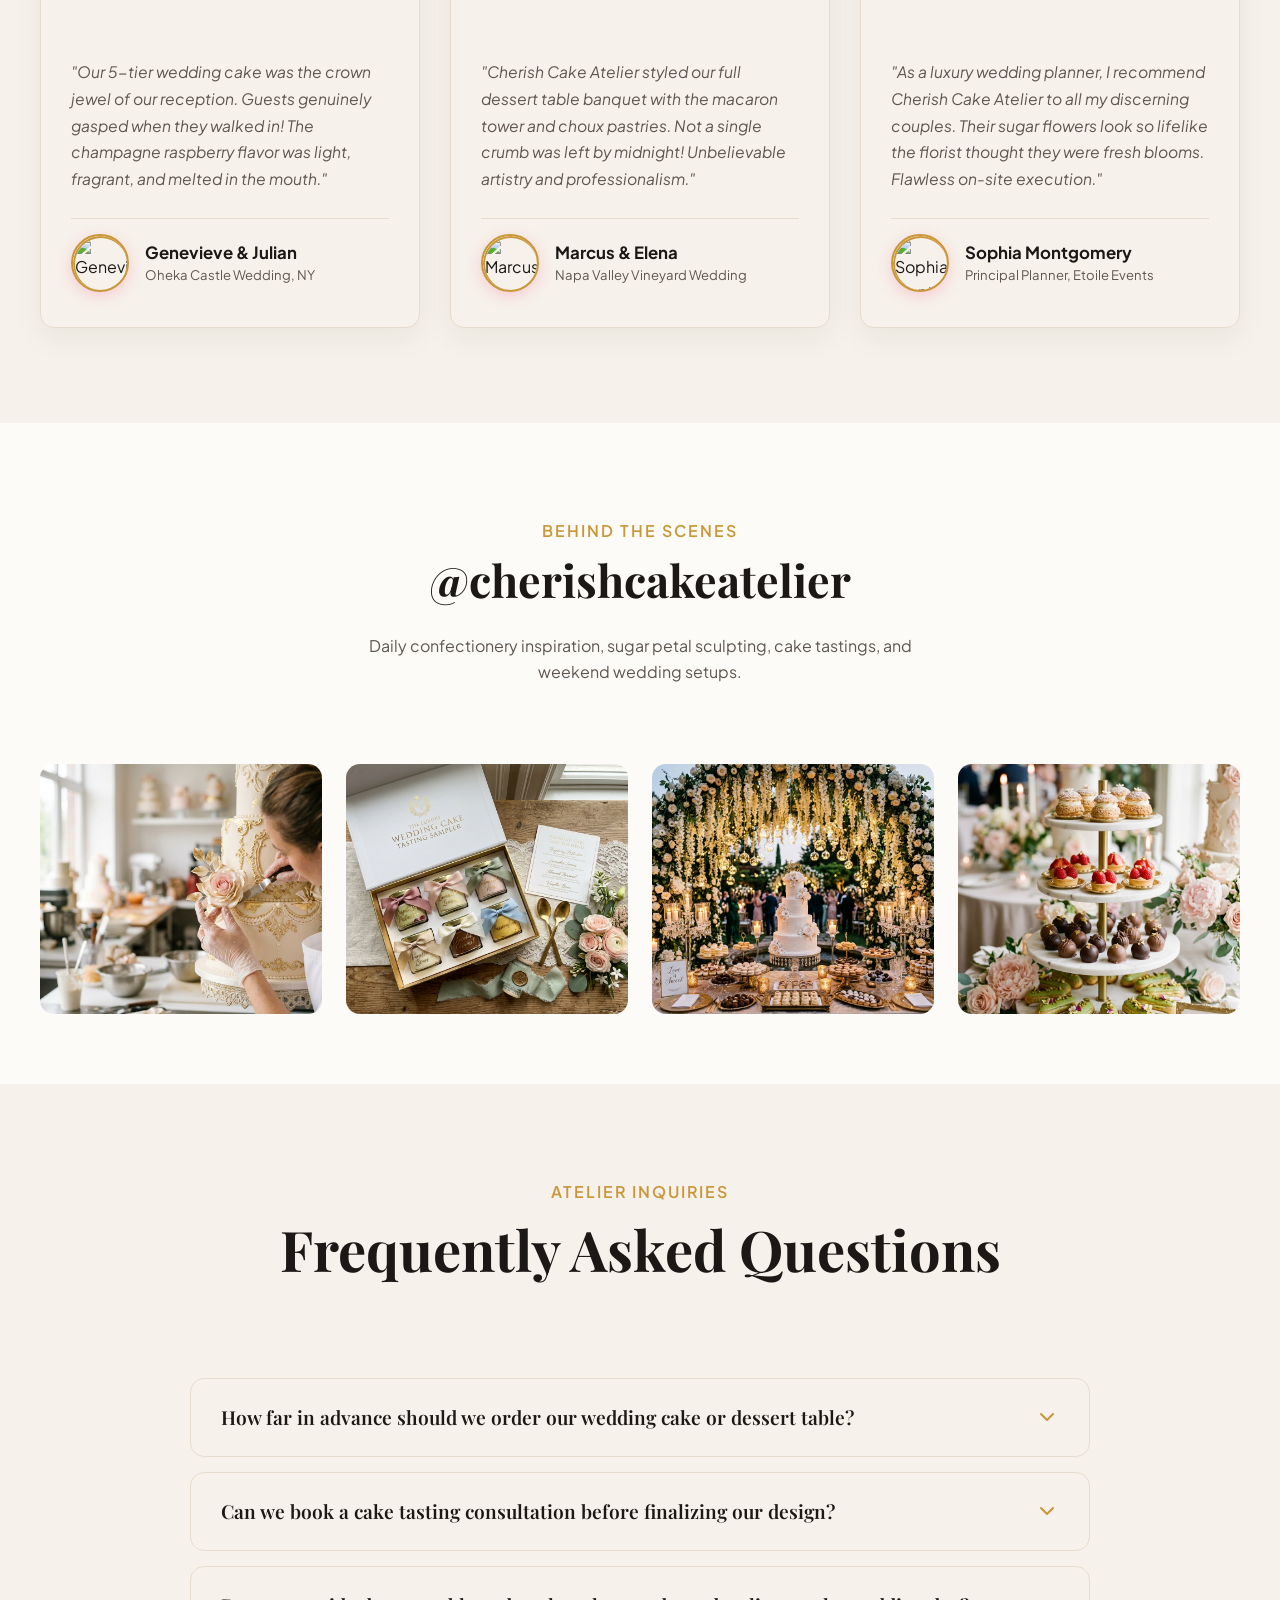
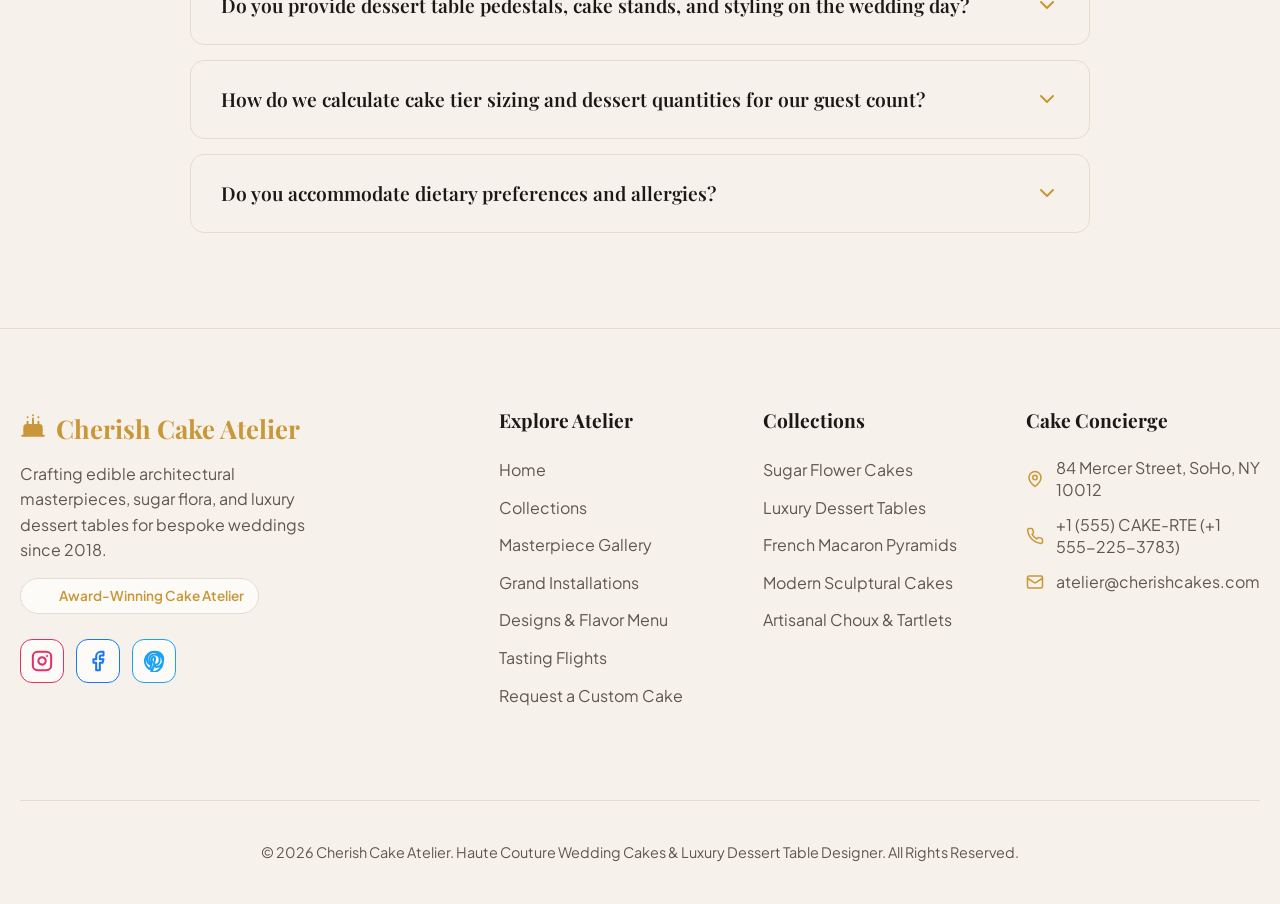
==== commit ca8e85b3: "Rework website into Wedding Cake & Dessert Table Designer, add luxury cake imagery, remove login fro" ====
--- a/index.html
+++ b/index.html
@@ -3,12 +3,12 @@
 
 <head>
     <link rel="icon"
-        href="data:image/svg+xml,<svg xmlns='http://www.w3.org/2000/svg' viewBox='0 0 24 24' fill='none' stroke='%23FF5D8F' stroke-width='2' stroke-linecap='round' stroke-linejoin='round'><path d='M20 12v10H4V12'/><path d='M2 7h20v5H2z'/><path d='M12 22V7'/><path d='M12 7H7.5a2.5 2.5 0 0 1 0-5C11 2 12 7 12 7z'/><path d='M12 7h4.5a2.5 2.5 0 0 0 0-5C13 2 12 7 12 7z'/></svg>">
+        href="data:image/svg+xml,<svg xmlns='http://www.w3.org/2000/svg' viewBox='0 0 24 24' fill='none' stroke='%23C99738' stroke-width='2' stroke-linecap='round' stroke-linejoin='round'><path d='M20 21v-8a2 2 0 0 0-2-2H6a2 2 0 0 0-2 2v8'/><path d='M4 16s.5-1 2-1 2.5 2 4 2 2.5-2 4-2 2.5 2 4 2 2-1 2-1'/><path d='M2 21h20'/><path d='M7 8v3'/><path d='M12 5v6'/><path d='M17 8v3'/><path d='M7 4h.01'/><path d='M12 2h.01'/><path d='M17 4h.01'/></svg>">
     <meta charset="UTF-8">
     <meta name="viewport" content="width=device-width, initial-scale=1.0">
-    <title>Cherish & Co. | Handcrafted Wedding Favors, Trousseau & Custom Gift Hampers</title>
+    <title>Cherish Cake Atelier | Haute Couture Wedding Cakes & Dessert Table Designer</title>
     <meta name="description"
-        content="Discover handcrafted wedding favors, bridal trousseau, bespoke hampers, and personalized guest gifts. Turning your love story into timeless keepsakes.">
+        content="Award-winning wedding cake & luxury dessert table designer. Handcrafted sugar flowers, multi-tiered bespoke wedding cakes, French macaron towers, and curated dessert tables.">
     <link rel="stylesheet" href="style.css">
     <!-- Lucide Icons -->
     <script src="https://cdn.jsdelivr.net/npm/lucide@0.435.0/dist/umd/lucide.min.js"></script>
@@ -21,23 +21,26 @@
         <div class="container nav-container">
             <a href="index.html" class="logo">
                 <svg viewBox="0 0 24 24" fill="none" stroke="currentColor" stroke-width="1.8" stroke-linecap="round" stroke-linejoin="round" style="width: 28px; height: 28px; color: var(--color-primary);">
-                    <path d="M20 12v10H4V12"/>
-                    <path d="M2 7h20v5H2z"/>
-                    <path d="M12 22V7"/>
-                    <path d="M12 7H7.5a2.5 2.5 0 0 1 0-5C11 2 12 7 12 7z"/>
-                    <path d="M12 7h4.5a2.5 2.5 0 0 0 0-5C13 2 12 7 12 7z"/>
+                    <path d="M20 21v-8a2 2 0 0 0-2-2H6a2 2 0 0 0-2 2v8"/>
+                    <path d="M4 16s.5-1 2-1 2.5 2 4 2 2.5-2 4-2 2.5 2 4 2 2-1 2-1"/>
+                    <path d="M2 21h20"/>
+                    <path d="M7 8v3"/>
+                    <path d="M12 5v6"/>
+                    <path d="M17 8v3"/>
+                    <path d="M7 4h.01"/>
+                    <path d="M12 2h.01"/>
+                    <path d="M17 4h.01"/>
                 </svg>
-                <span>Cherish & Co.</span>
+                <span>Cherish Cake Atelier</span>
             </a>
 
             <nav class="nav-links">
                 <a href="index.html" class="nav-link active">Home</a>
-                <a href="home2.html" class="nav-link">Luxury Suite</a>
-                <a href="services.html" class="nav-link">Products</a>
-                <a href="workshops.html" class="nav-link">Custom Branding</a>
-                <a href="blog.html" class="nav-link">Bulk Orders</a>
+                <a href="home2.html" class="nav-link">Grand Installations</a>
+                <a href="services.html" class="nav-link">Designs & Menus</a>
+                <a href="workshops.html" class="nav-link">Tastings & Process</a>
+                <a href="blog.html" class="nav-link">Wedding Journal</a>
                 <a href="contact.html" class="nav-link">Contact</a>
-                <a href="login.html" class="nav-link">Account Login</a>
             </nav>
 
             <div class="nav-actions">
@@ -63,10 +66,9 @@
                         <path d="M19 16H5M9 20l-4-4 4-4"/>
                     </svg>
                 </button>
-                <a href="contact.html" class="btn btn-primary" style="padding: 8px 18px; font-size: 0.85rem;">Let's Create</a>
+                <a href="contact.html" class="btn btn-primary" style="padding: 10px 22px; font-size: 0.88rem;">Request a Custom Cake</a>
                 <button class="menu-btn" aria-label="Open Menu">
-                    <svg viewBox="0 0 24 24" fill="none" stroke="currentColor" stroke-width="2" stroke-linecap="round"
-                        stroke-linejoin="round">
+                    <svg viewBox="0 0 24 24" fill="none" stroke="currentColor" stroke-width="2" stroke-linecap="round" stroke-linejoin="round">
                         <line x1="4" x2="20" y1="12" y2="12" />
                         <line x1="4" x2="20" y1="6" y2="6" />
                         <line x1="4" x2="20" y1="18" y2="18" />
@@ -79,28 +81,47 @@
     <!-- Mobile Drawer -->
     <div class="overlay"></div>
     <div class="drawer">
-        <div style="display: flex; justify-content: space-between; align-items: center; margin-bottom: 30px;">
+        <div class="drawer-header">
             <a href="index.html" class="logo">
-                <svg viewBox="0 0 24 24" fill="none" stroke="currentColor" stroke-width="1.8" stroke-linecap="round" stroke-linejoin="round" style="width: 28px; height: 28px; color: var(--color-primary);">
-                    <path d="M20 12v10H4V12"/>
-                    <path d="M2 7h20v5H2z"/>
-                    <path d="M12 22V7"/>
-                    <path d="M12 7H7.5a2.5 2.5 0 0 1 0-5C11 2 12 7 12 7z"/>
-                    <path d="M12 7h4.5a2.5 2.5 0 0 0 0-5C13 2 12 7 12 7z"/>
-                </svg><span>Cherish & Co.</span>
+                <svg viewBox="0 0 24 24" fill="none" stroke="currentColor" stroke-width="1.8" stroke-linecap="round" stroke-linejoin="round" style="width: 26px; height: 26px; color: var(--color-primary);">
+                    <path d="M20 21v-8a2 2 0 0 0-2-2H6a2 2 0 0 0-2 2v8"/>
+                    <path d="M4 16s.5-1 2-1 2.5 2 4 2 2.5-2 4-2 2.5 2 4 2 2-1 2-1"/>
+                    <path d="M2 21h20"/>
+                    <path d="M7 8v3"/>
+                    <path d="M12 5v6"/>
+                    <path d="M17 8v3"/>
+                    <path d="M7 4h.01"/>
+                    <path d="M12 2h.01"/>
+                    <path d="M17 4h.01"/>
+                </svg>
+                <span style="font-size: 1.15rem;">Cherish Cakes</span>
             </a>
-        </div>
-        <nav style="display: flex; flex-direction: column; gap: 20px;">
+            <button class="drawer-close-btn" aria-label="Close Menu">
+                <svg viewBox="0 0 24 24" fill="none" stroke="currentColor" stroke-width="2" stroke-linecap="round" stroke-linejoin="round" style="width: 20px; height: 20px;">
+                    <line x1="18" y1="6" x2="6" y2="18"></line>
+                    <line x1="6" y1="6" x2="18" y2="18"></line>
+                </svg>
+            </button>
+        </div>
+
+        <nav class="drawer-nav">
             <a href="index.html" class="nav-link active">Home</a>
-            <a href="home2.html" class="nav-link">Luxury Suite</a>
-            <a href="services.html" class="nav-link">Products</a>
-            <a href="workshops.html" class="nav-link">Custom Branding</a>
-            <a href="blog.html" class="nav-link">Bulk Orders</a>
+            <a href="home2.html" class="nav-link">Grand Installations</a>
+            <a href="services.html" class="nav-link">Designs & Menus</a>
+            <a href="workshops.html" class="nav-link">Tastings & Process</a>
+            <a href="blog.html" class="nav-link">Wedding Journal</a>
             <a href="contact.html" class="nav-link">Contact</a>
-            <a href="login.html" class="nav-link">Account Login</a>
         </nav>
-        <div style="margin-top: auto; display: flex; gap: 20px; justify-content: center;">
-            <button class="theme-toggle" style="background: var(--bg-secondary); width: 50px; height: 50px;">
+
+        <!-- Prominent Mobile CTA Button in Hamburger List -->
+        <div class="drawer-cta-wrap">
+            <a href="contact.html" class="btn btn-primary drawer-cta">
+                <i data-lucide="cake" style="width: 18px; height: 18px; margin-right: 8px;"></i> Request a Custom Cake
+            </a>
+        </div>
+
+        <div class="drawer-footer-actions">
+            <button class="theme-toggle" style="background: var(--bg-secondary); width: 44px; height: 44px;" aria-label="Toggle Theme">
                 <svg data-lucide="moon" class="moon-icon" viewBox="0 0 24 24" fill="none" stroke="currentColor" stroke-width="2" stroke-linecap="round" stroke-linejoin="round" style="display: block;">
                     <path d="M12 3a6 6 0 0 0 9 9 9 0 1 1-9-9Z" />
                 </svg>
@@ -116,7 +137,7 @@
                     <path d="m19.07 4.93-1.41 1.41" />
                 </svg>
             </button>
-            <button class="rtl-toggle" style="background: var(--bg-secondary); width: 50px; height: 50px;" aria-label="Toggle Direction">
+            <button class="rtl-toggle" style="background: var(--bg-secondary); width: 44px; height: 44px;" aria-label="Toggle Direction">
                 <svg viewBox="0 0 24 24" fill="none" stroke="currentColor" stroke-width="2.2" stroke-linecap="round" stroke-linejoin="round">
                     <path d="M5 8h14M15 4l4 4-4 4"/>
                     <path d="M19 16H5M9 20l-4-4 4-4"/>
@@ -125,35 +146,35 @@
         </div>
     </div>
 
-    <!-- Hero Section (CraftStudio Unwrapping Story Style) -->
-    <header class="hero-bg" style="background-image: url('image/pexels-tamanna-rumee-52377920-7984851.jpg'); padding: 130px 20px 90px;">
+    <!-- Hero Section -->
+    <header class="hero-bg" style="background-image: url('image/hero_wedding_cake.jpg'); padding: 140px 20px 100px;">
         <div class="container" data-animate>
-            <span class="section-subtitle" style="letter-spacing: 4px;">Handcrafted With Love</span>
-            <h1 style="font-size: clamp(2.8rem, 7.5vw, 5.2rem); line-height: 1.15;">
-                Every Gift Tells A Story, <br>
-                <span style="color: var(--color-primary);">Ours Begins With Your Heart.</span>
+            <span class="section-subtitle" style="letter-spacing: 5px;">Haute Couture Pâtisserie & Dessert Architecture</span>
+            <h1 style="font-size: clamp(2.6rem, 7vw, 5.2rem); line-height: 1.15; margin: 20px 0 25px;">
+                Where Edible Artistry <br>
+                <span style="color: var(--color-accent); font-style: italic;">Meets Your Timeless Love Story.</span>
             </h1>
-            <p style="max-width: 720px; margin: 0 auto 35px; font-size: 1.15rem;">
-                Bespoke wedding favors, luxury trousseau hampers, wax-sealed keepsake suites, and curated guest gifts crafted by hand to turn your thoughtful gestures into lifelong memories.
+            <p style="max-width: 740px; margin: 0 auto 40px; font-size: 1.18rem; line-height: 1.8;">
+                Bespoke multi-tiered wedding cakes, handcrafted sugar flower architecture, and opulent dessert table banquets designed to captivate your guests and elevate your celebration into high art.
             </p>
             <div style="display: flex; gap: 20px; justify-content: center; flex-wrap: wrap;">
-                <a href="#shop" class="btn btn-primary" style="min-width: 190px; justify-content: center;">
-                    <i data-lucide="gift" style="width: 18px; height: 18px; margin-right: 8px;"></i> Explore Collections
+                <a href="#gallery" class="btn btn-primary" style="min-width: 210px; justify-content: center; font-size: 1rem; padding: 16px 34px;">
+                    <i data-lucide="sparkles" style="width: 18px; height: 18px; margin-right: 8px;"></i> Explore Our Designs
                 </a>
-                <a href="contact.html" class="btn btn-secondary" style="min-width: 190px; justify-content: center;">
-                    <i data-lucide="sparkles" style="width: 18px; height: 18px; margin-right: 8px;"></i> Start Custom Order
+                <a href="contact.html" class="btn btn-secondary" style="min-width: 210px; justify-content: center; font-size: 1rem; padding: 16px 34px;">
+                    <i data-lucide="cake" style="width: 18px; height: 18px; margin-right: 8px;"></i> Request a Custom Cake
                 </a>
             </div>
         </div>
     </header>
 
-    <!-- Marquee Collections Track ("Note-Worthy Creations") -->
-    <section class="section" id="shop" style="padding-top: 60px; padding-bottom: 40px;">
+    <!-- Marquee Collections Track ("Signature Cake & Dessert Collections") -->
+    <section class="section" id="collections" style="padding-top: 60px; padding-bottom: 40px;">
         <div class="container">
             <header class="section-header" data-animate>
-                <span class="section-subtitle">Collections</span>
-                <h2 class="section-title">Note-Worthy Creations</h2>
-                <p style="max-width: 650px; margin: 15px auto 0; color: var(--text-secondary);">Browse our most-adored handcrafted gifting suites, trousseau platters, and personalized wedding favors.</p>
+                <span class="section-subtitle">Our Collections</span>
+                <h2 class="section-title">Signature Cake & Dessert Collections</h2>
+                <p style="max-width: 680px; margin: 15px auto 0; color: var(--text-secondary);">From multi-tiered royal centerpieces to immersive dessert table banquets, explore our most celebrated confectionery designs.</p>
             </header>
         </div>
 
@@ -161,247 +182,310 @@
             <div class="marquee-track">
                 <!-- Card 1 -->
                 <div class="marquee-card">
-                    <img src="image/pexels-tamanna-rumee-52377920-7984851.jpg" alt="Gift Hampers">
-                    <div class="marquee-label">Luxury Gift Hampers</div>
+                    <img src="image/sugar_flower_cake.jpg" alt="Sugar Flower Wedding Cake">
+                    <div class="marquee-label">Sugar Flower Couture Cakes</div>
                 </div>
                 <!-- Card 2 -->
                 <div class="marquee-card">
-                    <img src="image/pexels-jonathanborba-25916403.jpg" alt="Wedding Trousseau">
-                    <div class="marquee-label">Wedding Trousseau & Platters</div>
+                    <img src="image/dessert_table_banquet.jpg" alt="Luxury Dessert Table Banquet">
+                    <div class="marquee-label">Grand Dessert Table Banquets</div>
                 </div>
                 <!-- Card 3 -->
                 <div class="marquee-card">
-                    <img src="image/pexels-alleksana-6478864.jpg" alt="Botanical Candles">
-                    <div class="marquee-label">Botanical Soy Candles</div>
+                    <img src="image/macaron_tower_dessert.jpg" alt="French Macaron Tower">
+                    <div class="marquee-label">French Macaron & Pavlova Towers</div>
                 </div>
                 <!-- Card 4 -->
                 <div class="marquee-card">
-                    <img src="image/pexels-magda-ehlers-pexels-3873488.jpg" alt="Artisanal Honey & Sweets">
-                    <div class="marquee-label">Artisanal Honey & Treats</div>
+                    <img src="image/sculptural_modern_cake.jpg" alt="Sculptural Rice Paper Cake">
+                    <div class="marquee-label">Modern Sculptural Marble Cakes</div>
                 </div>
                 <!-- Card 5 -->
                 <div class="marquee-card">
-                    <img src="image/pexels-coralbellestudios-759495.jpg" alt="Floral Favors">
-                    <div class="marquee-label">Floral Favor Bouquets</div>
+                    <img src="image/botanical_naked_cake.jpg" alt="Rustic Botanical Naked Cake">
+                    <div class="marquee-label">Vineyard Botanical Semi-Naked Cakes</div>
                 </div>
                 <!-- Card 6 -->
                 <div class="marquee-card">
-                    <img src="image/pexels-cottonbro-6650007.jpg" alt="Groom Trousseau">
-                    <div class="marquee-label">Groom Trousseau Boxes</div>
+                    <img src="image/monogram_royal_cake.jpg" alt="Royal Monogram Wedding Cake">
+                    <div class="marquee-label">Royal Baroque Monogram Cakes</div>
                 </div>
                 <!-- Card 7 -->
                 <div class="marquee-card">
-                    <img src="image/pexels-rebornfilmes-37710452.jpg" alt="Velvet Keepsake Boxes">
-                    <div class="marquee-label">Monogrammed Velvet Boxes</div>
+                    <img src="image/choux_tartlets_display.jpg" alt="Artisanal Mini Desserts">
+                    <div class="marquee-label">Gourmet Choux & Berry Tartlets</div>
                 </div>
                 <!-- Card 8 -->
                 <div class="marquee-card">
-                    <img src="image/pexels-hatice-796619215-28436711.jpg" alt="Dry Fruits Packing">
-                    <div class="marquee-label">Gourmet Dry Fruits Packing</div>
+                    <img src="image/cupcake_dessert_tier.jpg" alt="Crystal Cupcake Tower">
+                    <div class="marquee-label">Crystal Tier Cupcake Towers</div>
                 </div>
 
                 <!-- Duplicate Loop for Seamless Infinite Scroll -->
                 <div class="marquee-card">
-                    <img src="image/pexels-tamanna-rumee-52377920-7984851.jpg" alt="Gift Hampers">
-                    <div class="marquee-label">Luxury Gift Hampers</div>
-                </div>
-                <div class="marquee-card">
-                    <img src="image/pexels-jonathanborba-25916403.jpg" alt="Wedding Trousseau">
-                    <div class="marquee-label">Wedding Trousseau & Platters</div>
-                </div>
-                <div class="marquee-card">
-                    <img src="image/pexels-alleksana-6478864.jpg" alt="Botanical Candles">
-                    <div class="marquee-label">Botanical Soy Candles</div>
-                </div>
-                <div class="marquee-card">
-                    <img src="image/pexels-magda-ehlers-pexels-3873488.jpg" alt="Artisanal Honey & Sweets">
-                    <div class="marquee-label">Artisanal Honey & Treats</div>
-                </div>
-                <div class="marquee-card">
-                    <img src="image/pexels-coralbellestudios-759495.jpg" alt="Floral Favors">
-                    <div class="marquee-label">Floral Favor Bouquets</div>
-                </div>
-                <div class="marquee-card">
-                    <img src="image/pexels-cottonbro-6650007.jpg" alt="Groom Trousseau">
-                    <div class="marquee-label">Groom Trousseau Boxes</div>
-                </div>
-                <div class="marquee-card">
-                    <img src="image/pexels-rebornfilmes-37710452.jpg" alt="Velvet Keepsake Boxes">
-                    <div class="marquee-label">Monogrammed Velvet Boxes</div>
-                </div>
-                <div class="marquee-card">
-                    <img src="image/pexels-hatice-796619215-28436711.jpg" alt="Dry Fruits Packing">
-                    <div class="marquee-label">Gourmet Dry Fruits Packing</div>
-                </div>
-            </div>
+                    <img src="image/sugar_flower_cake.jpg" alt="Sugar Flower Wedding Cake">
+                    <div class="marquee-label">Sugar Flower Couture Cakes</div>
+                </div>
+                <div class="marquee-card">
+                    <img src="image/dessert_table_banquet.jpg" alt="Luxury Dessert Table Banquet">
+                    <div class="marquee-label">Grand Dessert Table Banquets</div>
+                </div>
+                <div class="marquee-card">
+                    <img src="image/macaron_tower_dessert.jpg" alt="French Macaron Tower">
+                    <div class="marquee-label">French Macaron & Pavlova Towers</div>
+                </div>
+                <div class="marquee-card">
+                    <img src="image/sculptural_modern_cake.jpg" alt="Sculptural Rice Paper Cake">
+                    <div class="marquee-label">Modern Sculptural Marble Cakes</div>
+                </div>
+                <div class="marquee-card">
+                    <img src="image/botanical_naked_cake.jpg" alt="Rustic Botanical Naked Cake">
+                    <div class="marquee-label">Vineyard Botanical Semi-Naked Cakes</div>
+                </div>
+                <div class="marquee-card">
+                    <img src="image/monogram_royal_cake.jpg" alt="Royal Monogram Wedding Cake">
+                    <div class="marquee-label">Royal Baroque Monogram Cakes</div>
+                </div>
+                <div class="marquee-card">
+                    <img src="image/choux_tartlets_display.jpg" alt="Artisanal Mini Desserts">
+                    <div class="marquee-label">Gourmet Choux & Berry Tartlets</div>
+                </div>
+                <div class="marquee-card">
+                    <img src="image/cupcake_dessert_tier.jpg" alt="Crystal Cupcake Tower">
+                    <div class="marquee-label">Crystal Tier Cupcake Towers</div>
+                </div>
+            </div>
+        </div>
+
+        <div style="text-align: center; margin-top: 35px;">
+            <a href="services.html" class="btn btn-secondary">
+                <i data-lucide="eye" style="width: 18px; height: 18px; margin-right: 8px;"></i> View Gallery & Menu
+            </a>
         </div>
     </section>
 
-    <!-- Handcrafted Gallery Section with Interactive Filter Pills -->
+    <!-- Masterpiece Gallery Section with Interactive Filter Pills -->
     <section class="section" id="gallery" style="background: var(--bg-secondary);">
         <div class="container">
             <header class="section-header" data-animate>
                 <span class="section-subtitle">Our Masterpieces</span>
-                <h2 class="section-title">Handcrafted Gallery</h2>
-                <p style="max-width: 650px; margin: 15px auto 0; color: var(--text-secondary);">Explore custom designed pieces tailored for weddings, ring ceremonies, trousseau packing, and bespoke celebrations.</p>
+                <h2 class="section-title">Handcrafted Cake & Dessert Gallery</h2>
+                <p style="max-width: 680px; margin: 15px auto 0; color: var(--text-secondary);">Every creation is baked entirely from scratch using premium Tahitian vanilla, Belgian chocolate, and finished with hyper-detailed sugar flora.</p>
 
                 <!-- Filter Pills -->
                 <div class="gallery-filters">
                     <button class="filter-btn active" data-filter="all">All Masterpieces</button>
-                    <button class="filter-btn" data-filter="hampers">Gift Hampers</button>
-                    <button class="filter-btn" data-filter="trousseau">Wedding Trousseau</button>
-                    <button class="filter-btn" data-filter="candles">Soy Candles</button>
-                    <button class="filter-btn" data-filter="keepsakes">Personalized Keepsakes</button>
-                    <button class="filter-btn" data-filter="edibles">Gourmet Treats</button>
+                    <button class="filter-btn" data-filter="tiered">Tiered Wedding Cakes</button>
+                    <button class="filter-btn" data-filter="tables">Dessert Tables</button>
+                    <button class="filter-btn" data-filter="macarons">Macaron Towers</button>
+                    <button class="filter-btn" data-filter="sculptural">Modern Sculptural</button>
+                    <button class="filter-btn" data-filter="botanical">Rustic Botanical</button>
                 </div>
             </header>
 
             <div class="gallery-grid" id="gallery-grid" data-animate>
-                <!-- Item 1 -->
-                <div class="gallery-card" data-category="hampers">
+                <!-- Item 1: Sugar Flower Cake -->
+                <div class="gallery-card" data-category="tiered">
                     <div class="gallery-card-img-wrap">
-                        <img src="image/pexels-shkrabaanthony-5486837.jpg" alt="Bridal Party Hamper">
+                        <img src="image/sugar_flower_cake.jpg" alt="Blush Peony Sugar Flower Wedding Cake">
                     </div>
                     <div class="gallery-card-content">
-                        <span style="color: var(--color-primary); font-size: 0.8rem; font-weight: 700; text-transform: uppercase;">Gift Hampers</span>
-                        <h3 style="margin: 8px 0; font-size: 1.2rem;">Bridal Party Luxe Suite</h3>
-                        <p style="color: var(--text-secondary); font-size: 0.9rem; margin-bottom: 20px;">Curated with personalized bath salts, satin robe, and wax-sealed thank you stationery.</p>
-                        <a href="contact.html?product=bridal-hamper" class="btn btn-secondary" style="margin-top: auto; padding: 8px 16px; font-size: 0.85rem; width: 100%; justify-content: center;">Customize This</a>
-                    </div>
-                </div>
-
-                <!-- Item 2 -->
-                <div class="gallery-card" data-category="trousseau">
+                        <span style="color: var(--color-primary); font-size: 0.8rem; font-weight: 700; text-transform: uppercase;">Tiered Wedding Cakes</span>
+                        <h3 style="margin: 8px 0; font-size: 1.25rem;">The Versailles Sugar Peony</h3>
+                        <p style="color: var(--text-secondary); font-size: 0.9rem; margin-bottom: 20px;">4 tiers draped in soft blush fondant, cascading handcrafted sugar English roses, ranunculus, and 24k gold leaf flakes.</p>
+                        <a href="contact.html?design=versailles-peony" class="btn btn-secondary" style="margin-top: auto; padding: 10px 18px; font-size: 0.88rem; width: 100%; justify-content: center;">Request This Design</a>
+                    </div>
+                </div>
+
+                <!-- Item 2: Ballroom Dessert Banquet -->
+                <div class="gallery-card" data-category="tables">
                     <div class="gallery-card-img-wrap">
-                        <img src="image/pexels-jonathanborba-11994919.jpg" alt="Royal Wedding Trousseau">
+                        <img src="image/dessert_table_banquet.jpg" alt="Ballroom Wedding Dessert Table Banquet">
                     </div>
                     <div class="gallery-card-content">
-                        <span style="color: var(--color-primary); font-size: 0.8rem; font-weight: 700; text-transform: uppercase;">Wedding Trousseau</span>
-                        <h3 style="margin: 8px 0; font-size: 1.2rem;">Royal Ring & Trousseau Platter</h3>
-                        <p style="color: var(--text-secondary); font-size: 0.9rem; margin-bottom: 20px;">Handcrafted velvet tray with brass accents, fresh botanicals, and engraved couple monogram.</p>
-                        <a href="contact.html?product=trousseau-platter" class="btn btn-secondary" style="margin-top: auto; padding: 8px 16px; font-size: 0.85rem; width: 100%; justify-content: center;">Customize This</a>
-                    </div>
-                </div>
-
-                <!-- Item 3 -->
-                <div class="gallery-card" data-category="candles">
+                        <span style="color: var(--color-primary); font-size: 0.8rem; font-weight: 700; text-transform: uppercase;">Dessert Tables</span>
+                        <h3 style="margin: 8px 0; font-size: 1.25rem;">Grand Palais Dessert Banquet</h3>
+                        <p style="color: var(--text-secondary); font-size: 0.9rem; margin-bottom: 20px;">Centerpiece 4-tier gilded wedding cake surrounded by French macarons, berry tartlets, chocolate mousse shots, and floral urns.</p>
+                        <a href="contact.html?design=grand-palais-dessert-table" class="btn btn-secondary" style="margin-top: auto; padding: 10px 18px; font-size: 0.88rem; width: 100%; justify-content: center;">Request This Design</a>
+                    </div>
+                </div>
+
+                <!-- Item 3: French Macaron Tower -->
+                <div class="gallery-card" data-category="macarons">
                     <div class="gallery-card-img-wrap">
-                        <img src="image/pexels-alleksana-6478864.jpg" alt="Botanical Soy Candle">
+                        <img src="image/macaron_tower_dessert.jpg" alt="French Pastel Macaron Pyramid Tower">
                     </div>
                     <div class="gallery-card-content">
-                        <span style="color: var(--color-primary); font-size: 0.8rem; font-weight: 700; text-transform: uppercase;">Soy Candles</span>
-                        <h3 style="margin: 8px 0; font-size: 1.2rem;">Amber Jar Scented Candle</h3>
-                        <p style="color: var(--text-secondary); font-size: 0.9rem; margin-bottom: 20px;">Hand-poured with white amber and French peony, complete with foil-pressed name tags.</p>
-                        <a href="contact.html?product=soy-candles" class="btn btn-secondary" style="margin-top: auto; padding: 8px 16px; font-size: 0.85rem; width: 100%; justify-content: center;">Customize This</a>
-                    </div>
-                </div>
-
-                <!-- Item 4 -->
-                <div class="gallery-card" data-category="keepsakes">
+                        <span style="color: var(--color-primary); font-size: 0.8rem; font-weight: 700; text-transform: uppercase;">Macaron Towers</span>
+                        <h3 style="margin: 8px 0; font-size: 1.25rem;">Chantilly Macaron Pyramid</h3>
+                        <p style="color: var(--text-secondary); font-size: 0.9rem; margin-bottom: 20px;">10-tier pastel macaron tower with rosewater, pistachio, and champagne fillings, accompanied by mini berry pavlovas.</p>
+                        <a href="contact.html?design=chantilly-macaron-pyramid" class="btn btn-secondary" style="margin-top: auto; padding: 10px 18px; font-size: 0.88rem; width: 100%; justify-content: center;">Request This Design</a>
+                    </div>
+                </div>
+
+                <!-- Item 4: Modern Sculptural Marble -->
+                <div class="gallery-card" data-category="sculptural">
                     <div class="gallery-card-img-wrap">
-                        <img src="image/pexels-rebornfilmes-37710453.jpg" alt="Velvet Keepsake Box">
+                        <img src="image/sculptural_modern_cake.jpg" alt="Contemporary Marble & Rice Paper Cake">
                     </div>
                     <div class="gallery-card-content">
-                        <span style="color: var(--color-primary); font-size: 0.8rem; font-weight: 700; text-transform: uppercase;">Personalized Keepsakes</span>
-                        <h3 style="margin: 8px 0; font-size: 1.2rem;">Velvet Monogram Jewelry Box</h3>
-                        <p style="color: var(--text-secondary); font-size: 0.9rem; margin-bottom: 20px;">Embossed with hot-stamped gold couple initials, silk ribbon tie, and velvet dividers.</p>
-                        <a href="contact.html?product=velvet-box" class="btn btn-secondary" style="margin-top: auto; padding: 8px 16px; font-size: 0.85rem; width: 100%; justify-content: center;">Customize This</a>
-                    </div>
-                </div>
-
-                <!-- Item 5 -->
-                <div class="gallery-card" data-category="edibles">
+                        <span style="color: var(--color-primary); font-size: 0.8rem; font-weight: 700; text-transform: uppercase;">Modern Sculptural</span>
+                        <h3 style="margin: 8px 0; font-size: 1.25rem;">The Haute Marble & Wave Sail</h3>
+                        <p style="color: var(--text-secondary); font-size: 0.9rem; margin-bottom: 20px;">Architectural 3-tier cake with hand-painted marble texture, gilded deckled edges, translucent rice paper sails, and fresh orchids.</p>
+                        <a href="contact.html?design=haute-marble-sail" class="btn btn-secondary" style="margin-top: auto; padding: 10px 18px; font-size: 0.88rem; width: 100%; justify-content: center;">Request This Design</a>
+                    </div>
+                </div>
+
+                <!-- Item 5: Rustic Botanical -->
+                <div class="gallery-card" data-category="botanical">
                     <div class="gallery-card-img-wrap">
-                        <img src="image/pexels-magda-ehlers-pexels-3873490.jpg" alt="Wildflower Honey Favors">
+                        <img src="image/botanical_naked_cake.jpg" alt="Vineyard Botanical Semi Naked Cake">
                     </div>
                     <div class="gallery-card-content">
-                        <span style="color: var(--color-primary); font-size: 0.8rem; font-weight: 700; text-transform: uppercase;">Gourmet Treats</span>
-                        <h3 style="margin: 8px 0; font-size: 1.2rem;">Organic Wildflower Honey Jars</h3>
-                        <p style="color: var(--text-secondary); font-size: 0.9rem; margin-bottom: 20px;">Mini glass jars with natural wooden dippers, raw linen cloth cap, and personalized tags.</p>
-                        <a href="contact.html?product=honey-favors" class="btn btn-secondary" style="margin-top: auto; padding: 8px 16px; font-size: 0.85rem; width: 100%; justify-content: center;">Customize This</a>
-                    </div>
-                </div>
-
-                <!-- Item 6 -->
-                <div class="gallery-card" data-category="hampers">
+                        <span style="color: var(--color-primary); font-size: 0.8rem; font-weight: 700; text-transform: uppercase;">Rustic Botanical</span>
+                        <h3 style="margin: 8px 0; font-size: 1.25rem;">Tuscan Vineyard Semi-Naked</h3>
+                        <p style="color: var(--text-secondary); font-size: 0.9rem; margin-bottom: 20px;">Textured vanilla bean buttercream, layered with organic sliced figs, ripe blackberries, fresh rosemary, and olive branches.</p>
+                        <a href="contact.html?design=tuscan-vineyard-naked" class="btn btn-secondary" style="margin-top: auto; padding: 10px 18px; font-size: 0.88rem; width: 100%; justify-content: center;">Request This Design</a>
+                    </div>
+                </div>
+
+                <!-- Item 6: Royal Monogram Cake -->
+                <div class="gallery-card" data-category="tiered">
                     <div class="gallery-card-img-wrap">
-                        <img src="image/pexels-borishamer-13977737.jpg" alt="VIP Guest Hamper">
+                        <img src="image/monogram_royal_cake.jpg" alt="Royal Baroque Monogram Wedding Cake">
                     </div>
                     <div class="gallery-card-content">
-                        <span style="color: var(--color-primary); font-size: 0.8rem; font-weight: 700; text-transform: uppercase;">Gift Hampers</span>
-                        <h3 style="margin: 8px 0; font-size: 1.2rem;">VIP Table Welcome Hamper</h3>
-                        <p style="color: var(--text-secondary); font-size: 0.9rem; margin-bottom: 20px;">Deluxe wooden keepsake chest filled with gourmet roasted nuts, tea vials, and scented candle.</p>
-                        <a href="contact.html?product=vip-hamper" class="btn btn-secondary" style="margin-top: auto; padding: 8px 16px; font-size: 0.85rem; width: 100%; justify-content: center;">Customize This</a>
-                    </div>
-                </div>
+                        <span style="color: var(--color-primary); font-size: 0.8rem; font-weight: 700; text-transform: uppercase;">Tiered Wedding Cakes</span>
+                        <h3 style="margin: 8px 0; font-size: 1.25rem;">The Royal Kensington Monogram</h3>
+                        <p style="color: var(--text-secondary); font-size: 0.9rem; margin-bottom: 20px;">5 stately ivory tiers adorned with hand-piped baroque scrollwork, pearl borders, sugar magnolias, and couple's custom gold crest.</p>
+                        <a href="contact.html?design=royal-kensington-monogram" class="btn btn-secondary" style="margin-top: auto; padding: 10px 18px; font-size: 0.88rem; width: 100%; justify-content: center;">Request This Design</a>
+                    </div>
+                </div>
+            </div>
+
+            <div style="text-align: center; margin-top: 50px;">
+                <a href="contact.html" class="btn btn-primary" style="padding: 15px 36px; font-size: 1.05rem;">
+                    <i data-lucide="sparkles" style="width: 20px; height: 20px; margin-right: 8px;"></i> Request a Custom Cake
+                </a>
             </div>
         </div>
     </section>
 
-    <!-- Best Sellers Marquee Showcase -->
-    <section class="section" style="padding-top: 70px; padding-bottom: 50px;">
+    <!-- Services & Offerings Showcase -->
+    <section class="section">
         <div class="container">
             <header class="section-header" data-animate>
-                <span class="section-subtitle">Client Favorites</span>
-                <h2 class="section-title">Loved by Everyone</h2>
+                <span class="section-subtitle">What We Create</span>
+                <h2 class="section-title">Bespoke Confectionery Services</h2>
+                <p style="max-width: 650px; margin: 15px auto 0; color: var(--text-secondary);">Tailored services for weddings, vow renewals, black-tie galas, and rehearsal dinner dessert experiences.</p>
             </header>
-        </div>
-
-        <div class="marquee-wrapper">
-            <div class="marquee-track">
-                <div class="marquee-card">
-                    <img src="image/pexels-george-dolgikh-551816-1303087.jpg" alt="Gold Stamped Box">
-                    <div class="marquee-label">Hot-Foil Gold Boxes</div>
-                </div>
-                <div class="marquee-card">
-                    <img src="image/pexels-karola-g-5713550.jpg" alt="Wax Seal Stationery">
-                    <div class="marquee-label">Hand-Poured Wax Seals</div>
-                </div>
-                <div class="marquee-card">
-                    <img src="image/pexels-jonathanborba-20856313.jpg" alt="Destination Favors">
-                    <div class="marquee-label">Destination Gift Totes</div>
-                </div>
-                <div class="marquee-card">
-                    <img src="image/pexels-daka-11112057.jpg" alt="Scented Favors">
-                    <div class="marquee-label">Artisan Scented Favors</div>
-                </div>
-                <div class="marquee-card">
-                    <img src="image/pexels-leticia-alvares-1805702-36521859.jpg" alt="Engraved Favors">
-                    <div class="marquee-label">Engraved Marble Coasters</div>
-                </div>
-
-                <!-- Duplicate Loop -->
-                <div class="marquee-card">
-                    <img src="image/pexels-george-dolgikh-551816-1303087.jpg" alt="Gold Stamped Box">
-                    <div class="marquee-label">Hot-Foil Gold Boxes</div>
-                </div>
-                <div class="marquee-card">
-                    <img src="image/pexels-karola-g-5713550.jpg" alt="Wax Seal Stationery">
-                    <div class="marquee-label">Hand-Poured Wax Seals</div>
-                </div>
-                <div class="marquee-card">
-                    <img src="image/pexels-jonathanborba-20856313.jpg" alt="Destination Favors">
-                    <div class="marquee-label">Destination Gift Totes</div>
-                </div>
-                <div class="marquee-card">
-                    <img src="image/pexels-daka-11112057.jpg" alt="Scented Favors">
-                    <div class="marquee-label">Artisan Scented Favors</div>
-                </div>
-                <div class="marquee-card">
-                    <img src="image/pexels-leticia-alvares-1805702-36521859.jpg" alt="Engraved Favors">
-                    <div class="marquee-label">Engraved Marble Coasters</div>
+
+            <div class="grid" style="grid-template-columns: repeat(4, 1fr); gap: 25px;" data-animate>
+                <!-- Service 1 -->
+                <div class="card" style="display: flex; flex-direction: column; text-align: left; padding: 35px 25px;">
+                    <div class="icon-box-large">
+                        <i data-lucide="cake" style="width: 28px; height: 28px;"></i>
+                    </div>
+                    <h3 style="margin-bottom: 12px; font-size: 1.28rem;">Couture Wedding Cakes</h3>
+                    <p style="color: var(--text-secondary); font-size: 0.92rem; line-height: 1.6; margin-bottom: 25px;">From intimate two-tier statements to seven-tier royal ballroom cakes, sculpted with edible gold leaf, wafer paper, and botanicals.</p>
+                    <a href="services.html" class="btn btn-secondary" style="margin-top: auto; padding: 9px 16px; font-size: 0.85rem; width: 100%; justify-content: center;">Explore Our Designs</a>
+                </div>
+
+                <!-- Service 2 -->
+                <div class="card" style="display: flex; flex-direction: column; text-align: left; padding: 35px 25px;">
+                    <div class="icon-box-large">
+                        <i data-lucide="utensils" style="width: 28px; height: 28px;"></i>
+                    </div>
+                    <h3 style="margin-bottom: 12px; font-size: 1.28rem;">Luxury Dessert Tables</h3>
+                    <p style="color: var(--text-secondary); font-size: 0.92rem; line-height: 1.6; margin-bottom: 25px;">Full-concept dessert styling with French macarons, craquelin choux, dessert shooters, crystal risers, vintage cake pedestals, and candlelight.</p>
+                    <a href="home2.html" class="btn btn-secondary" style="margin-top: auto; padding: 9px 16px; font-size: 0.85rem; width: 100%; justify-content: center;">View Gallery</a>
+                </div>
+
+                <!-- Service 3 -->
+                <div class="card" style="display: flex; flex-direction: column; text-align: left; padding: 35px 25px;">
+                    <div class="icon-box-large">
+                        <i data-lucide="heart" style="width: 28px; height: 28px;"></i>
+                    </div>
+                    <h3 style="margin-bottom: 12px; font-size: 1.28rem;">Private Tasting Flights</h3>
+                    <p style="color: var(--text-secondary); font-size: 0.92rem; line-height: 1.6; margin-bottom: 25px;">Curated 6-flavor tasting box experience delivered nationwide or enjoyed in our atelier, complete with custom watercolor sketch session.</p>
+                    <a href="workshops.html" class="btn btn-secondary" style="margin-top: auto; padding: 9px 16px; font-size: 0.85rem; width: 100%; justify-content: center;">Book a Tasting</a>
+                </div>
+
+                <!-- Service 4 -->
+                <div class="card" style="display: flex; flex-direction: column; text-align: left; padding: 35px 25px;">
+                    <div class="icon-box-large">
+                        <i data-lucide="truck" style="width: 28px; height: 28px;"></i>
+                    </div>
+                    <h3 style="margin-bottom: 12px; font-size: 1.28rem;">White-Glove Delivery & Setup</h3>
+                    <p style="color: var(--text-secondary); font-size: 0.92rem; line-height: 1.6; margin-bottom: 25px;">Climate-controlled transport, master pastry chef on-site tier stacking, live floral placement, and coordination with your wedding planner.</p>
+                    <a href="contact.html" class="btn btn-secondary" style="margin-top: auto; padding: 9px 16px; font-size: 0.85rem; width: 100%; justify-content: center;">Request a Custom Cake</a>
                 </div>
             </div>
         </div>
     </section>
 
-    <!-- How It Works Section (CraftStudio Journey Flow) -->
-    <section class="section" id="how-it-works" style="background: var(--bg-secondary);">
+    <!-- Flavor Journey Section -->
+    <section class="section" style="background: var(--bg-secondary); padding-top: 70px; padding-bottom: 80px;">
+        <div class="container">
+            <header class="section-header" data-animate>
+                <span class="section-subtitle">Artisanal Flavor Laboratory</span>
+                <h2 class="section-title">Decadent Cake Flavors & Pairings</h2>
+                <p style="max-width: 650px; margin: 15px auto 0; color: var(--text-secondary);">We believe wedding cakes must taste even more extraordinary than they look. Every sponge is soaked in natural fruit liqueurs or infused syrups.</p>
+            </header>
+
+            <div class="split-grid" style="align-items: center;" data-animate>
+                <div style="position: relative; border-radius: var(--radius); overflow: hidden; box-shadow: var(--shadow-lg);">
+                    <img src="image/tasting_consultation.jpg" alt="Cake Tasting Experience with Couple" style="width: 100%; height: 420px; object-fit: cover;">
+                    <div style="position: absolute; bottom: 0; left: 0; right: 0; padding: 25px; background: linear-gradient(to top, rgba(16,12,14,0.9), transparent); color: #fff;">
+                        <span style="color: var(--color-accent); font-weight: 700; text-transform: uppercase; font-size: 0.8rem; letter-spacing: 2px;">The Tasting Atelier</span>
+                        <h3 style="margin: 5px 0 0; color: #fff; font-size: 1.4rem;">Sample 6 Artisanal Cake Flavors</h3>
+                    </div>
+                </div>
+
+                <div>
+                    <div style="display: grid; grid-template-columns: 1fr 1fr; gap: 20px;">
+                        <div class="card" style="padding: 20px; text-align: left;">
+                            <span class="badge" style="color: var(--color-primary); font-weight: 700; font-size: 0.75rem; text-transform: uppercase;">Signature Favorite</span>
+                            <h4 style="margin: 8px 0 5px; font-size: 1.1rem;">Champagne & Raspberry</h4>
+                            <p style="color: var(--text-secondary); font-size: 0.85rem; line-height: 1.5;">Moist champagne sponge, fresh wild raspberry coulis, and whipped French vanilla buttercream.</p>
+                        </div>
+                        <div class="card" style="padding: 20px; text-align: left;">
+                            <span class="badge" style="color: var(--color-primary); font-weight: 700; font-size: 0.75rem; text-transform: uppercase;">Decadent Noir</span>
+                            <h4 style="margin: 8px 0 5px; font-size: 1.1rem;">Belgian Dark Truffle</h4>
+                            <p style="color: var(--text-secondary); font-size: 0.85rem; line-height: 1.5;">Valrhona 70% dark chocolate cake layered with espresso ganache and salted caramel crunch.</p>
+                        </div>
+                        <div class="card" style="padding: 20px; text-align: left;">
+                            <span class="badge" style="color: var(--color-primary); font-weight: 700; font-size: 0.75rem; text-transform: uppercase;">Botanical Note</span>
+                            <h4 style="margin: 8px 0 5px; font-size: 1.1rem;">Pistachio & Rosewater</h4>
+                            <p style="color: var(--text-secondary); font-size: 0.85rem; line-height: 1.5;">Roasted Sicilian pistachio sponge paired with Persian rosewater cream and crushed praline.</p>
+                        </div>
+                        <div class="card" style="padding: 20px; text-align: left;">
+                            <span class="badge" style="color: var(--color-primary); font-weight: 700; font-size: 0.75rem; text-transform: uppercase;">Citrus Floral</span>
+                            <h4 style="margin: 8px 0 5px; font-size: 1.1rem;">Lavender Lemon Curd</h4>
+                            <p style="color: var(--text-secondary); font-size: 0.85rem; line-height: 1.5;">Meyer lemon butter cake infused with organic French culinary lavender and tangy lemon curd.</p>
+                        </div>
+                    </div>
+
+                    <div style="margin-top: 30px; display: flex; gap: 15px; flex-wrap: wrap;">
+                        <a href="workshops.html" class="btn btn-primary" style="padding: 12px 28px;">
+                            <i data-lucide="gift" style="width: 18px; height: 18px; margin-right: 6px;"></i> Order a Tasting Box
+                        </a>
+                        <a href="services.html" class="btn btn-secondary" style="padding: 12px 28px;">
+                            View Complete Flavor Menu
+                        </a>
+                    </div>
+                </div>
+            </div>
+        </div>
+    </section>
+
+    <!-- How It Works Section (The Atelier Process Flow) -->
+    <section class="section" id="how-it-works">
         <div class="container">
             <header class="section-header" data-animate>
                 <span class="section-subtitle">How It Works</span>
-                <h2 class="section-title">Your Vision, Our Craft</h2>
-                <p style="max-width: 650px; margin: 15px auto 0; color: var(--text-secondary);">We believe every gift tells a unique story. Creating your perfect handcrafted favor suite is just a conversation away.</p>
+                <h2 class="section-title">Your Wedding Cake Journey</h2>
+                <p style="max-width: 650px; margin: 15px auto 0; color: var(--text-secondary);">We turn your wedding dreams and mood boards into breathtaking confectionery centerpieces in 4 seamless steps.</p>
             </header>
 
             <div class="process-steps" data-animate>
@@ -409,71 +493,72 @@
                 <div class="process-card">
                     <div class="step-badge">01</div>
                     <div class="card-icon" style="margin: 0 auto 15px;"><i data-lucide="message-square" style="width: 28px; height: 28px;"></i></div>
-                    <h3>Share Your Idea</h3>
-                    <p style="color: var(--text-secondary); font-size: 0.95rem;">Tell us about your occasion, guest count, theme inspiration, or send us your Pinterest board.</p>
+                    <h3>Vision & Inspo</h3>
+                    <p style="color: var(--text-secondary); font-size: 0.92rem;">Share your wedding date, floral design, color palette, invitations, or Pinterest mood board with our studio.</p>
                 </div>
 
                 <!-- Step 2 -->
                 <div class="process-card">
                     <div class="step-badge">02</div>
                     <div class="card-icon" style="margin: 0 auto 15px;"><i data-lucide="palette" style="width: 28px; height: 28px;"></i></div>
-                    <h3>Design & Proofing</h3>
-                    <p style="color: var(--text-secondary); font-size: 0.95rem;">We'll refine colors, ribbons, wax seals, and font proofing together until it's completely perfect.</p>
+                    <h3>Sketch & Tasting</h3>
+                    <p style="color: var(--text-secondary); font-size: 0.92rem;">Taste our artisanal flavor flight while our lead designer creates a custom watercolor sketch of your cake tiers.</p>
                 </div>
 
                 <!-- Step 3 -->
                 <div class="process-card">
                     <div class="step-badge">03</div>
                     <div class="card-icon" style="margin: 0 auto 15px;"><i data-lucide="sparkles" style="width: 28px; height: 28px;"></i></div>
-                    <h3>Handmade Creation</h3>
-                    <p style="color: var(--text-secondary); font-size: 0.95rem;">Our studio artisans lovingly hand-pour, assemble, tie, and package every single favor unit.</p>
+                    <h3>Sugar Flower Crafting</h3>
+                    <p style="color: var(--text-secondary); font-size: 0.92rem;">Our pastry artisans hand-sculpt individual petals, bake fresh scratch layers, and apply 24k gold leaf accents.</p>
                 </div>
 
                 <!-- Step 4 -->
                 <div class="process-card">
                     <div class="step-badge">04</div>
                     <div class="card-icon" style="margin: 0 auto 15px;"><i data-lucide="truck" style="width: 28px; height: 28px;"></i></div>
-                    <h3>White-Glove Delivery</h3>
-                    <p style="color: var(--text-secondary); font-size: 0.95rem;">Carefully packaged with safety bubble wrap and delivered directly to your home or wedding venue.</p>
+                    <h3>Venue Setup</h3>
+                    <p style="color: var(--text-secondary); font-size: 0.92rem;">We safely deliver in climate-controlled vehicles, assemble on-site, and style the dessert table with florals and pedestals.</p>
                 </div>
             </div>
 
             <div style="text-align: center; margin-top: 50px;" data-animate>
-                <a href="contact.html" class="btn btn-primary" style="padding: 15px 40px; font-size: 1.1rem;">
-                    <i data-lucide="wand-sparkles" style="width: 20px; height: 20px; margin-right: 8px;"></i> Start Your Custom Order
+                <a href="contact.html" class="btn btn-primary" style="padding: 15px 40px; font-size: 1.05rem;">
+                    <i data-lucide="cake" style="width: 20px; height: 20px; margin-right: 8px;"></i> Request a Custom Cake
                 </a>
             </div>
         </div>
     </section>
 
     <!-- Testimonials / Love Notes Section -->
-    <section class="section">
+    <section class="section" style="background: var(--bg-secondary);">
         <div class="container">
             <header class="section-header" data-animate>
                 <span class="section-subtitle">Love Notes</span>
-                <h2 class="section-title">What Couples Say</h2>
+                <h2 class="section-title">Words From Our Couples</h2>
+                <p style="max-width: 650px; margin: 15px auto 0; color: var(--text-secondary);">Honored to have crafted sweet centerpieces for over 450 weddings across grand estates, vineyards, and ballrooms.</p>
             </header>
 
             <div class="grid" style="grid-template-columns: repeat(3, 1fr); gap: 30px;" data-animate>
                 <!-- Testimonial 1 -->
                 <div class="card" style="display: flex; flex-direction: column; justify-content: space-between; padding: 35px 30px; text-align: left;">
                     <div>
-                        <div style="color: var(--color-accent); margin-bottom: 18px; display: flex; gap: 4px;">
-                            <i data-lucide="star" style="width: 18px; height: 18px; fill: currentColor;"></i>
-                            <i data-lucide="star" style="width: 18px; height: 18px; fill: currentColor;"></i>
-                            <i data-lucide="star" style="width: 18px; height: 18px; fill: currentColor;"></i>
-                            <i data-lucide="star" style="width: 18px; height: 18px; fill: currentColor;"></i>
-                            <i data-lucide="star" style="width: 18px; height: 18px; fill: currentColor;"></i>
-                        </div>
-                        <p style="font-style: italic; color: var(--text-secondary); margin-bottom: 25px; line-height: 1.7; font-size: 0.98rem;">"The hamper was absolutely stunning! Every detail was perfect, from the hot-foil monogram to the custom scented candles. Our guests were mesmerized."</p>
+                        <div style="color: var(--color-primary); margin-bottom: 18px; display: flex; gap: 4px;">
+                            <i data-lucide="star" style="width: 18px; height: 18px; fill: currentColor;"></i>
+                            <i data-lucide="star" style="width: 18px; height: 18px; fill: currentColor;"></i>
+                            <i data-lucide="star" style="width: 18px; height: 18px; fill: currentColor;"></i>
+                            <i data-lucide="star" style="width: 18px; height: 18px; fill: currentColor;"></i>
+                            <i data-lucide="star" style="width: 18px; height: 18px; fill: currentColor;"></i>
+                        </div>
+                        <p style="font-style: italic; color: var(--text-secondary); margin-bottom: 25px; line-height: 1.7; font-size: 0.98rem;">"Our 5-tier wedding cake was the crown jewel of our reception. Guests genuinely gasped when they walked in! The champagne raspberry flavor was light, fragrant, and melted in the mouth."</p>
                     </div>
                     <div style="display: flex; align-items: center; gap: 16px; margin-top: auto; padding-top: 15px; border-top: 1px solid var(--border-color);">
                         <div class="avatar-wrap">
-                            <img src="https://yt3.googleusercontent.com/3uq-9oblvQGpF_HtwbkGEFJXaM1_PKwOq0pM352T2KL7CHzFST2JpCLDG_RSl57CTDcgnV-KUt0=s900-c-k-c0x00ffffff-no-rj" alt="Fatema K.">
+                            <img src="https://images.unsplash.com/photo-1534528741775-53994a69daeb?auto=format&fit=crop&w=150&q=80" alt="Genevieve & Julian">
                         </div>
                         <div style="min-width: 0; flex: 1;">
-                            <h4 style="margin: 0; font-family: var(--font-body); font-size: 1.05rem; font-weight: 700; color: var(--text-primary);">Fatema K.</h4>
-                            <p style="margin: 3px 0 0; font-size: 0.82rem; color: var(--text-secondary); line-height: 1.3;">Bride, Grand Ballroom Wedding</p>
+                            <h4 style="margin: 0; font-family: var(--font-body); font-size: 1.05rem; font-weight: 700; color: var(--text-primary);">Genevieve & Julian</h4>
+                            <p style="margin: 3px 0 0; font-size: 0.82rem; color: var(--text-secondary); line-height: 1.3;">Oheka Castle Wedding, NY</p>
                         </div>
                     </div>
                 </div>
@@ -481,22 +566,22 @@
                 <!-- Testimonial 2 -->
                 <div class="card" style="display: flex; flex-direction: column; justify-content: space-between; padding: 35px 30px; text-align: left;">
                     <div>
-                        <div style="color: var(--color-accent); margin-bottom: 18px; display: flex; gap: 4px;">
-                            <i data-lucide="star" style="width: 18px; height: 18px; fill: currentColor;"></i>
-                            <i data-lucide="star" style="width: 18px; height: 18px; fill: currentColor;"></i>
-                            <i data-lucide="star" style="width: 18px; height: 18px; fill: currentColor;"></i>
-                            <i data-lucide="star" style="width: 18px; height: 18px; fill: currentColor;"></i>
-                            <i data-lucide="star" style="width: 18px; height: 18px; fill: currentColor;"></i>
-                        </div>
-                        <p style="font-style: italic; color: var(--text-secondary); margin-bottom: 25px; line-height: 1.7; font-size: 0.98rem;">"Cherish & Co. understood exactly what I wanted for our engagement ring platter and favors. Seamless WhatsApp communication and fast delivery."</p>
+                        <div style="color: var(--color-primary); margin-bottom: 18px; display: flex; gap: 4px;">
+                            <i data-lucide="star" style="width: 18px; height: 18px; fill: currentColor;"></i>
+                            <i data-lucide="star" style="width: 18px; height: 18px; fill: currentColor;"></i>
+                            <i data-lucide="star" style="width: 18px; height: 18px; fill: currentColor;"></i>
+                            <i data-lucide="star" style="width: 18px; height: 18px; fill: currentColor;"></i>
+                            <i data-lucide="star" style="width: 18px; height: 18px; fill: currentColor;"></i>
+                        </div>
+                        <p style="font-style: italic; color: var(--text-secondary); margin-bottom: 25px; line-height: 1.7; font-size: 0.98rem;">"Cherish Cake Atelier styled our full dessert table banquet with the macaron tower and choux pastries. Not a single crumb was left by midnight! Unbelievable artistry and professionalism."</p>
                     </div>
                     <div style="display: flex; align-items: center; gap: 16px; margin-top: auto; padding-top: 15px; border-top: 1px solid var(--border-color);">
                         <div class="avatar-wrap">
-                            <img src="https://tse3.mm.bing.net/th/id/OIP._l9Gr7FcxgVZBypL1ZnWLwHaJO?r=0&rs=1&pid=ImgDetMain&o=7&rm=3" alt="Zainab A.">
+                            <img src="https://images.unsplash.com/photo-1507003211169-0a1dd7228f2d?auto=format&fit=crop&w=150&q=80" alt="Marcus & Elena">
                         </div>
                         <div style="min-width: 0; flex: 1;">
-                            <h4 style="margin: 0; font-family: var(--font-body); font-size: 1.05rem; font-weight: 700; color: var(--text-primary);">Zainab A.</h4>
-                            <p style="margin: 3px 0 0; font-size: 0.82rem; color: var(--text-secondary); line-height: 1.3;">Engagement Ceremony</p>
+                            <h4 style="margin: 0; font-family: var(--font-body); font-size: 1.05rem; font-weight: 700; color: var(--text-primary);">Marcus & Elena</h4>
+                            <p style="margin: 3px 0 0; font-size: 0.82rem; color: var(--text-secondary); line-height: 1.3;">Napa Valley Vineyard Wedding</p>
                         </div>
                     </div>
                 </div>
@@ -504,22 +589,22 @@
                 <!-- Testimonial 3 -->
                 <div class="card" style="display: flex; flex-direction: column; justify-content: space-between; padding: 35px 30px; text-align: left;">
                     <div>
-                        <div style="color: var(--color-accent); margin-bottom: 18px; display: flex; gap: 4px;">
-                            <i data-lucide="star" style="width: 18px; height: 18px; fill: currentColor;"></i>
-                            <i data-lucide="star" style="width: 18px; height: 18px; fill: currentColor;"></i>
-                            <i data-lucide="star" style="width: 18px; height: 18px; fill: currentColor;"></i>
-                            <i data-lucide="star" style="width: 18px; height: 18px; fill: currentColor;"></i>
-                            <i data-lucide="star" style="width: 18px; height: 18px; fill: currentColor;"></i>
-                        </div>
-                        <p style="font-style: italic; color: var(--text-secondary); margin-bottom: 25px; line-height: 1.7; font-size: 0.98rem;">"Best studio for customized wedding favors. We ordered 300 wildflower honey jars and they arrived impeccably packed with zero breakage."</p>
+                        <div style="color: var(--color-primary); margin-bottom: 18px; display: flex; gap: 4px;">
+                            <i data-lucide="star" style="width: 18px; height: 18px; fill: currentColor;"></i>
+                            <i data-lucide="star" style="width: 18px; height: 18px; fill: currentColor;"></i>
+                            <i data-lucide="star" style="width: 18px; height: 18px; fill: currentColor;"></i>
+                            <i data-lucide="star" style="width: 18px; height: 18px; fill: currentColor;"></i>
+                            <i data-lucide="star" style="width: 18px; height: 18px; fill: currentColor;"></i>
+                        </div>
+                        <p style="font-style: italic; color: var(--text-secondary); margin-bottom: 25px; line-height: 1.7; font-size: 0.98rem;">"As a luxury wedding planner, I recommend Cherish Cake Atelier to all my discerning couples. Their sugar flowers look so lifelike the florist thought they were fresh blooms. Flawless on-site execution."</p>
                     </div>
                     <div style="display: flex; align-items: center; gap: 16px; margin-top: auto; padding-top: 15px; border-top: 1px solid var(--border-color);">
                         <div class="avatar-wrap">
-                            <img src="https://tse1.mm.bing.net/th/id/OIP.OhWezwzHbDB9hwRwxFq4zgHaEw?r=0&rs=1&pid=ImgDetMain&o=7&rm=3" alt="Murtaza & Sarah">
+                            <img src="https://images.unsplash.com/photo-1573496359142-b8d87734a5a2?auto=format&fit=crop&w=150&q=80" alt="Sophia Montgomery">
                         </div>
                         <div style="min-width: 0; flex: 1;">
-                            <h4 style="margin: 0; font-family: var(--font-body); font-size: 1.05rem; font-weight: 700; color: var(--text-primary);">Murtaza & Sarah</h4>
-                            <p style="margin: 3px 0 0; font-size: 0.82rem; color: var(--text-secondary); line-height: 1.3;">Destination Wedding</p>
+                            <h4 style="margin: 0; font-family: var(--font-body); font-size: 1.05rem; font-weight: 700; color: var(--text-primary);">Sophia Montgomery</h4>
+                            <p style="margin: 3px 0 0; font-size: 0.82rem; color: var(--text-secondary); line-height: 1.3;">Principal Planner, Etoile Events</p>
                         </div>
                     </div>
                 </div>
@@ -527,78 +612,88 @@
         </div>
     </section>
 
-    <!-- Studio Showcase / Instagram Gallery Grid -->
-    <section class="section" style="background: var(--bg-secondary); padding-bottom: 70px;">
+    <!-- Atelier Behind The Scenes Grid -->
+    <section class="section" style="padding-bottom: 70px;">
         <div class="container">
             <header class="section-header" data-animate>
-                <span class="section-subtitle">Follow Our Journey</span>
-                <h2 class="section-title social-handle-title">@cherish_favors_studio</h2>
-                <p style="max-width: 600px; margin: 10px auto 0; color: var(--text-secondary);">Daily artisan inspiration, behind-the-scenes handcrafting, and client unboxing moments.</p>
+                <span class="section-subtitle">Behind The Scenes</span>
+                <h2 class="section-title social-handle-title">@cherishcakeatelier</h2>
+                <p style="max-width: 600px; margin: 10px auto 0; color: var(--text-secondary);">Daily confectionery inspiration, sugar petal sculpting, cake tastings, and weekend wedding setups.</p>
             </header>
 
             <div class="grid" style="grid-template-columns: repeat(4, 1fr);" data-animate>
-                <div class="img-container" style="height: 240px;">
-                    <img src="image/pexels-cottonbro-6832992.jpg" alt="Studio Crafting" class="img-crop-card">
-                </div>
-                <div class="img-container" style="height: 240px;">
-                    <img src="image/pexels-shkrabaanthony-5486826.jpg" alt="Ribbon Assembly" class="img-crop-card">
-                </div>
-                <div class="img-container" style="height: 240px;">
-                    <img src="image/pexels-feyza-simsek-432255837-16272547.jpg" alt="Wax Seal Stamping" class="img-crop-card">
-                </div>
-                <div class="img-container" style="height: 240px;">
-                    <img src="image/pexels-leticia-alvares-1805702-36521859.jpg" alt="Finished Hamper" class="img-crop-card">
+                <div class="img-container" style="height: 250px; border-radius: var(--radius); overflow: hidden;">
+                    <img src="image/chef_decorating_cake.jpg" alt="Pastry Chef Handcrafting Sugar Flowers" class="img-crop-card" style="width: 100%; height: 100%; object-fit: cover;">
+                </div>
+                <div class="img-container" style="height: 250px; border-radius: var(--radius); overflow: hidden;">
+                    <img src="image/luxury_tasting_box.jpg" alt="Deluxe Cake Tasting Sampler Box" class="img-crop-card" style="width: 100%; height: 100%; object-fit: cover;">
+                </div>
+                <div class="img-container" style="height: 250px; border-radius: var(--radius); overflow: hidden;">
+                    <img src="image/evening_dessert_display.jpg" alt="Evening Wedding Dessert Installation" class="img-crop-card" style="width: 100%; height: 100%; object-fit: cover;">
+                </div>
+                <div class="img-container" style="height: 250px; border-radius: var(--radius); overflow: hidden;">
+                    <img src="image/choux_tartlets_display.jpg" alt="Artisanal Choux & Truffles" class="img-crop-card" style="width: 100%; height: 100%; object-fit: cover;">
                 </div>
             </div>
         </div>
     </section>
 
     <!-- Client FAQ Section -->
-    <section class="section">
+    <section class="section" style="background: var(--bg-secondary);">
         <div class="container">
             <header class="section-header" data-animate>
-                <span class="section-subtitle">Favor FAQ</span>
+                <span class="section-subtitle">Atelier Inquiries</span>
                 <h2 class="section-title">Frequently Asked Questions</h2>
             </header>
 
             <div class="faq-accordion" data-animate>
                 <div class="faq-item">
                     <button class="faq-question">
-                        How far in advance should we order our wedding favors?
+                        How far in advance should we order our wedding cake or dessert table?
                         <svg viewBox="0 0 24 24" fill="none" stroke="currentColor" stroke-width="2" stroke-linecap="round" stroke-linejoin="round" class="faq-icon" style="width: 24px; height: 24px;"><path d="m6 9 6 6 6-6"/></svg>
                     </button>
                     <div class="faq-answer">
-                        <p>We recommend placing your custom favor order 6 to 10 weeks prior to your wedding date. For rush orders (under 3 weeks), please reach out directly and our studio will do our best to accommodate.</p>
+                        <p>We recommend booking 4 to 9 months prior to your wedding date, particularly for peak spring and autumn dates. Because we only accept a strictly limited number of custom weddings per weekend to maintain meticulous quality, dates fill quickly. For rush inquiries, contact our concierge directly.</p>
                     </div>
                 </div>
 
                 <div class="faq-item">
                     <button class="faq-question">
-                        Can we order a physical sample kit before placing our bulk order?
+                        Can we book a cake tasting consultation before finalizing our design?
                         <svg viewBox="0 0 24 24" fill="none" stroke="currentColor" stroke-width="2" stroke-linecap="round" stroke-linejoin="round" class="faq-icon" style="width: 24px; height: 24px;"><path d="m6 9 6 6 6-6"/></svg>
                     </button>
                     <div class="faq-answer">
-                        <p>Yes! We offer a Curated Sample Box with up to 4 personalized items so you can feel the paper textures, smell the candle scents, inspect the foil monograms, and taste any gourmet treats before finalizing.</p>
+                        <p>Yes, absolutely! We offer our signature Luxury Cake Tasting Flight Box featuring 6 gourmet flavor pairings, infused fillings, and tasting notes. Couples can enjoy our in-atelier tasting & sketch consultation in SoHo, NY, or receive a chilled express tasting box shipped directly to their home.</p>
                     </div>
                 </div>
 
                 <div class="faq-item">
                     <button class="faq-question">
-                        What is the minimum order quantity (MOQ) for custom favors?
+                        Do you provide dessert table pedestals, cake stands, and styling on the wedding day?
                         <svg viewBox="0 0 24 24" fill="none" stroke="currentColor" stroke-width="2" stroke-linecap="round" stroke-linejoin="round" class="faq-icon" style="width: 24px; height: 24px;"><path d="m6 9 6 6 6-6"/></svg>
                     </button>
                     <div class="faq-answer">
-                        <p>Our standard minimum order is 25 units for custom favors. Tiered volume discounts automatically apply at 50+, 100+, 200+, and 300+ units.</p>
+                        <p>Yes! Our full-service dessert table package includes complete curated rentals: antique brass stands, Italian marble risers, crystal domes, dessert plates, tongs, framed calligraphy flavor menus, and on-site floral styling by our confectionery team.</p>
                     </div>
                 </div>
 
                 <div class="faq-item">
                     <button class="faq-question">
-                        Do you offer bespoke design matching our wedding stationery?
+                        How do we calculate cake tier sizing and dessert quantities for our guest count?
                         <svg viewBox="0 0 24 24" fill="none" stroke="currentColor" stroke-width="2" stroke-linecap="round" stroke-linejoin="round" class="faq-icon" style="width: 24px; height: 24px;"><path d="m6 9 6 6 6-6"/></svg>
                     </button>
                     <div class="faq-answer">
-                        <p>Absolutely! You can provide your invitation font files, vector monogram, Pantone color codes, or Pinterest mood board, and our design team will seamlessly match every tag and ribbon.</p>
+                        <p>During our design consultation, we calculate exact portion sizes based on whether cake is your primary dessert or paired with a dessert table. As a rule of thumb, a 3-tier cake comfortably serves 75-110 guests, a 4-tier serves 120-175, and 5+ tiers cater to 200+ guests. Kitchen cutting cakes are also available for large galas.</p>
+                    </div>
+                </div>
+
+                <div class="faq-item">
+                    <button class="faq-question">
+                        Do you accommodate dietary preferences and allergies?
+                        <svg viewBox="0 0 24 24" fill="none" stroke="currentColor" stroke-width="2" stroke-linecap="round" stroke-linejoin="round" class="faq-icon" style="width: 24px; height: 24px;"><path d="m6 9 6 6 6-6"/></svg>
+                    </button>
+                    <div class="faq-answer">
+                        <p>We are delighted to offer gluten-free, vegan, nut-free, and dairy-free options for individual cake tiers or custom dessert selections so every guest at your celebration is included.</p>
                     </div>
                 </div>
             </div>
@@ -612,17 +707,21 @@
                 <div class="footer-column">
                     <a href="index.html" class="logo">
                         <svg viewBox="0 0 24 24" fill="none" stroke="currentColor" stroke-width="1.8" stroke-linecap="round" stroke-linejoin="round" style="width: 26px; height: 26px; color: var(--color-primary);">
-                            <path d="M20 12v10H4V12"/>
-                            <path d="M2 7h20v5H2z"/>
-                            <path d="M12 22V7"/>
-                            <path d="M12 7H7.5a2.5 2.5 0 0 1 0-5C11 2 12 7 12 7z"/>
-                            <path d="M12 7h4.5a2.5 2.5 0 0 0 0-5C13 2 12 7 12 7z"/>
+                            <path d="M20 21v-8a2 2 0 0 0-2-2H6a2 2 0 0 0-2 2v8"/>
+                            <path d="M4 16s.5-1 2-1 2.5 2 4 2 2.5-2 4-2 2.5 2 4 2 2-1 2-1"/>
+                            <path d="M2 21h20"/>
+                            <path d="M7 8v3"/>
+                            <path d="M12 5v6"/>
+                            <path d="M17 8v3"/>
+                            <path d="M7 4h.01"/>
+                            <path d="M12 2h.01"/>
+                            <path d="M17 4h.01"/>
                         </svg>
-                        <span>Cherish & Co.</span>
+                        <span>Cherish Cake Atelier</span>
                     </a>
-                    <p class="footer-tagline">Turning your thoughtful gestures into timeless handcrafted treasures since 2018.</p>
-                    <div style="display: inline-flex; align-items: center; gap: 8px; padding: 6px 14px; background: var(--bg-secondary); border-radius: 20px; font-size: 0.85rem; font-weight: 600; color: var(--color-primary); margin-top: 15px;">
-                        <i data-lucide="heart-handshake" style="width: 16px; height: 16px;"></i> Handcrafted Artisan Studio
+                    <p class="footer-tagline">Crafting edible architectural masterpieces, sugar flora, and luxury dessert tables for bespoke weddings since 2018.</p>
+                    <div style="display: inline-flex; align-items: center; gap: 8px; padding: 6px 14px; background: var(--bg-primary); border-radius: 20px; font-size: 0.85rem; font-weight: 600; color: var(--color-primary); margin-top: 15px; border: 1px solid var(--border-color);">
+                        <i data-lucide="award" style="width: 16px; height: 16px;"></i> Award-Winning Cake Atelier
                     </div>
                     <div class="footer-socials" style="display: flex; gap: 12px; flex-wrap: wrap; margin-top: 25px;">
                         <a href="#" class="social-icon icon-instagram" aria-label="Instagram"><svg viewBox="0 0 24 24" fill="none"
@@ -642,24 +741,25 @@
                     </div>
                 </div>
                 <div class="footer-column">
-                    <h3>Explore</h3>
+                    <h3>Explore Atelier</h3>
                     <a href="index.html" class="footer-link">Home</a>
-                    <a href="#shop" class="footer-link">Collections</a>
-                    <a href="#gallery" class="footer-link">Gallery</a>
-                    <a href="#how-it-works" class="footer-link">How It Works</a>
-                    <a href="services.html" class="footer-link">Products Catalog</a>
-                    <a href="contact.html" class="footer-link">Get in Touch</a>
+                    <a href="#collections" class="footer-link">Collections</a>
+                    <a href="#gallery" class="footer-link">Masterpiece Gallery</a>
+                    <a href="home2.html" class="footer-link">Grand Installations</a>
+                    <a href="services.html" class="footer-link">Designs & Flavor Menu</a>
+                    <a href="workshops.html" class="footer-link">Tasting Flights</a>
+                    <a href="contact.html" class="footer-link">Request a Custom Cake</a>
                 </div>
                 <div class="footer-column">
                     <h3>Collections</h3>
-                    <a href="services.html" class="footer-link">Gift Hampers</a>
-                    <a href="services.html" class="footer-link">Wedding Trousseau</a>
-                    <a href="services.html" class="footer-link">Botanical Soy Candles</a>
-                    <a href="services.html" class="footer-link">Monogrammed Boxes</a>
-                    <a href="services.html" class="footer-link">Gourmet Treats</a>
+                    <a href="services.html" class="footer-link">Sugar Flower Cakes</a>
+                    <a href="services.html" class="footer-link">Luxury Dessert Tables</a>
+                    <a href="services.html" class="footer-link">French Macaron Pyramids</a>
+                    <a href="services.html" class="footer-link">Modern Sculptural Cakes</a>
+                    <a href="services.html" class="footer-link">Artisanal Choux & Tartlets</a>
                 </div>
                 <div class="footer-column">
-                    <h3>Contact Concierge</h3>
+                    <h3>Cake Concierge</h3>
                     <div class="footer-contact-list">
                         <div class="footer-contact-item">
                             <svg viewBox="0 0 24 24" fill="none" stroke="currentColor" stroke-width="2"
@@ -667,29 +767,29 @@
                                 <path d="M20 10c0 6-8 12-8 12s-8-6-8-12a8 8 0 0 1 16 0Z" />
                                 <circle cx="12" cy="10" r="3" />
                             </svg>
-                            <span>45 Rosewood Atelier, NY</span>
-                        </div>
-                        <a href="tel:+15558394438" class="footer-contact-item">
+                            <span>84 Mercer Street, SoHo, NY 10012</span>
+                        </div>
+                        <a href="tel:+15552253783" class="footer-contact-item">
                             <svg viewBox="0 0 24 24" fill="none" stroke="currentColor" stroke-width="2"
                                 stroke-linecap="round" stroke-linejoin="round">
                                 <path
                                     d="M22 16.92v3a2 2 0 0 1-2.18 2 19.79 19.79 0 0 1-8.63-3.07 19.5 19.5 0 0 1-6-6 19.79 19.79 0 0 1-3.07-8.67A2 2 0 0 1 4.11 2h3a2 2 0 0 1 2 1.72 12.84 12.84 0 0 0 .7 2.81 2 2 0 0 1-.45 2.11L8.09 9.91a16 16 0 0 0 6 6l1.27-1.27a2 2 0 0 1 2.11-.45 12.84 12.84 0 0 0 2.81.7A2 2 0 0 1 22 16.92z" />
                             </svg>
-                            <span>+1 (555) 839-GIFT</span>
+                            <span>+1 (555) CAKE-RTE (+1 555-225-3783)</span>
                         </a>
-                        <a href="mailto:concierge@cherishfavors.com" class="footer-contact-item">
+                        <a href="mailto:atelier@cherishcakes.com" class="footer-contact-item">
                             <svg viewBox="0 0 24 24" fill="none" stroke="currentColor" stroke-width="2"
                                 stroke-linecap="round" stroke-linejoin="round">
                                 <rect width="20" height="16" x="2" y="4" rx="2" />
                                 <path d="m22 7-8.97 5.7a1.94 1.94 0 0 1-2.06 0L2 7" />
                             </svg>
-                            <span>concierge@cherishfavors.com</span>
+                            <span>atelier@cherishcakes.com</span>
                         </a>
                     </div>
                 </div>
             </div>
             <div class="footer-bottom">
-                <p>&copy; 2026 Cherish & Co. Handcrafted Wedding Favors & Custom Gifts. All Rights Reserved.</p>
+                <p>&copy; 2026 Cherish Cake Atelier. Haute Couture Wedding Cakes & Luxury Dessert Table Designer. All Rights Reserved.</p>
             </div>
         </div>
     </footer>
--- a/style.css
+++ b/style.css
@@ -1,34 +1,34 @@
-@import url('https://fonts.googleapis.com/css2?family=Outfit:wght@300;400;500;600;700&family=Playfair+Display:ital,wght@0,400;0,700;1,400&display=swap');
+@import url('https://fonts.googleapis.com/css2?family=Alex+Brush&family=Playfair+Display:ital,wght@0,400;0,500;0,600;0,700;1,400;1,600&family=Plus+Jakarta+Sans:wght@300;400;500;600;700&display=swap');
 
 :root {
-  /* Brand Colors */
-  --color-primary: #FF5D8F;
-  /* Vibrant Rich Rose */
-  --color-secondary: #2C3333;
-  /* Deep Charcoal */
-  --color-accent: #D4AF37;
-  /* Gold */
+  /* Brand Colors - Haute Couture Wedding Cake & Dessert Table Atelier */
+  --color-primary: #C99738;
+  --color-primary-hover: #AF7F26;
+  --color-secondary: #251D20;
+  --color-accent: #E5C378;
+  --color-rose: #D97C91;
+  --color-cream: #FDFCF7;
 
   /* Foundation */
-  --bg-primary: #FFFFFF;
-  --bg-secondary: #FFF0F3;
-  /* Soft Rose Background */
-  --text-primary: #1A1A1A;
-  --text-secondary: #555555;
-  --border-color: #F8B4C4;
-
-  /* Hero Theme Scrim (Cinematic dark overlay to make text & photo pop in both modes) */
-  --hero-overlay: linear-gradient(180deg, rgba(10, 8, 12, 0.76) 0%, rgba(26, 12, 20, 0.62) 50%, rgba(10, 8, 12, 0.82) 100%);
+  --bg-primary: #FCFBF8;
+  --bg-secondary: #F6F1EA;
+  --text-primary: #1C1816;
+  --text-secondary: #5F5650;
+  --border-color: #E6DCce;
+
+  /* Hero Theme Scrim (Cinematic dark overlay to make cake photography pop) */
+  --hero-overlay: linear-gradient(180deg, rgba(16, 12, 14, 0.72) 0%, rgba(28, 20, 22, 0.58) 50%, rgba(14, 10, 12, 0.82) 100%);
   --hero-title: #FFFFFF;
   --hero-desc: rgba(255, 255, 255, 0.95);
-  --hero-subtitle: #FFD1DC;
-  --hero-btn-border: rgba(255, 255, 255, 0.85);
+  --hero-subtitle: #F5D6A3;
+  --hero-btn-border: rgba(229, 195, 120, 0.85);
   --hero-btn-color: #FFFFFF;
-  --hero-btn-bg: rgba(255, 255, 255, 0.12);
+  --hero-btn-bg: rgba(255, 255, 255, 0.14);
 
   /* Typography */
-  --font-heading: 'Times New Roman', Times, serif;
-  --font-body: 'Outfit', sans-serif;
+  --font-heading: 'Playfair Display', Georgia, serif;
+  --font-body: 'Plus Jakarta Sans', sans-serif;
+  --font-accent: 'Alex Brush', cursive;
 
   /* Spacing */
   --spacing-xs: 8px;
@@ -39,31 +39,37 @@
 
   /* Grid & Container */
   --container-max-width: 1280px;
-  --section-padding: 100px 20px;
+  --section-padding: 95px 20px;
 
   /* Utils */
-  --radius: 12px;
-  --shadow: 0 10px 30px rgba(0, 0, 0, 0.05);
+  --radius: 14px;
+  --shadow: 0 10px 30px rgba(40, 28, 20, 0.06);
+  --shadow-lg: 0 20px 45px rgba(40, 28, 20, 0.12);
   --transition: all 0.3s cubic-bezier(0.4, 0, 0.2, 1);
 }
 
 [data-theme="dark"] {
-  --bg-primary: #0A0A0A;
-  --bg-secondary: #1A1012;
-  /* Dark Rose Tint */
-  --text-primary: #FDF2F5;
-  --text-secondary: #CBB4B9;
-  --border-color: #3D262B;
-  --shadow: 0 10px 40px rgba(0, 0, 0, 0.6);
+  --bg-primary: #120F10;
+  --bg-secondary: #1D181A;
+  --text-primary: #F8F3EC;
+  --text-secondary: #C4B9AF;
+  --border-color: #382C30;
+  --shadow: 0 10px 40px rgba(0, 0, 0, 0.7);
+
+  --color-primary: #E5C378;
+  --color-primary-hover: #F0D597;
+  --color-secondary: #EDE4DC;
+  --color-accent: #C99738;
+  --color-rose: #E89CAE;
 
   /* Hero Theme Variables (Dark Mode) */
-  --hero-overlay: linear-gradient(180deg, rgba(8, 6, 10, 0.82) 0%, rgba(20, 10, 16, 0.68) 50%, rgba(8, 6, 10, 0.88) 100%);
+  --hero-overlay: linear-gradient(180deg, rgba(8, 6, 7, 0.82) 0%, rgba(20, 14, 16, 0.68) 50%, rgba(8, 6, 7, 0.9) 100%);
   --hero-title: #FFFFFF;
   --hero-desc: rgba(255, 255, 255, 0.95);
-  --hero-subtitle: #FFD1DC;
-  --hero-btn-border: rgba(255, 255, 255, 0.85);
+  --hero-subtitle: #F5D6A3;
+  --hero-btn-border: rgba(229, 195, 120, 0.85);
   --hero-btn-color: #FFFFFF;
-  --hero-btn-bg: rgba(255, 255, 255, 0.12);
+  --hero-btn-bg: rgba(255, 255, 255, 0.14);
 }
 
 /* Global Resets */
@@ -921,44 +927,163 @@
 .drawer {
   position: fixed;
   top: 0;
-  right: -300px;
-  width: 300px;
+  right: -340px;
+  width: 320px;
+  max-width: 86vw;
   height: 100vh;
+  height: 100dvh;
   background: var(--bg-primary);
   z-index: 1001;
-  transition: right 0.4s ease;
-  padding: 40px;
-  box-shadow: -10px 0 30px rgba(0, 0, 0, 0.1);
+  transition: right 0.4s cubic-bezier(0.16, 1, 0.3, 1), left 0.4s cubic-bezier(0.16, 1, 0.3, 1);
+  padding: 30px 24px;
+  box-shadow: -10px 0 35px rgba(0, 0, 0, 0.25);
   display: flex;
   flex-direction: column;
-  gap: var(--spacing-md);
+  overflow-y: auto;
+  -webkit-overflow-scrolling: touch;
+}
+
+[dir="rtl"] .drawer {
+  right: auto;
+  left: -340px;
+  box-shadow: 10px 0 35px rgba(0, 0, 0, 0.25);
 }
 
 .drawer.open {
   right: 0;
+}
+
+[dir="rtl"] .drawer.open {
+  left: 0;
+}
+
+.drawer-header {
+  display: flex;
+  justify-content: space-between;
+  align-items: center;
+  margin-bottom: 25px;
+  padding-bottom: 15px;
+  border-bottom: 1px solid var(--border-color);
+}
+
+.drawer-close-btn {
+  background: none;
+  border: 1px solid var(--border-color);
+  cursor: pointer;
+  color: var(--text-primary);
+  width: 36px;
+  height: 36px;
+  display: flex;
+  align-items: center;
+  justify-content: center;
+  border-radius: 50%;
+  transition: var(--transition);
+  flex-shrink: 0;
+}
+
+.drawer-close-btn:hover {
+  background: var(--bg-secondary);
+  color: var(--color-primary);
+}
+
+.drawer-nav {
+  display: flex;
+  flex-direction: column;
+  gap: 14px;
+}
+
+.drawer .nav-link {
+  font-family: var(--font-heading);
+  font-size: 1.15rem;
+  font-weight: 600;
+  color: var(--text-primary);
+  padding: 8px 12px;
+  border-radius: 8px;
+  transition: var(--transition);
+  display: flex;
+  align-items: center;
+}
+
+.drawer .nav-link:hover {
+  color: var(--color-primary);
+  background: var(--bg-secondary);
+  padding-left: 18px;
+}
+
+[dir="rtl"] .drawer .nav-link:hover {
+  padding-left: 12px;
+  padding-right: 18px;
+}
+
+.drawer .nav-link.active {
+  color: var(--color-primary);
+  background: var(--bg-secondary);
+  border-left: 3px solid var(--color-primary);
+  padding-left: 15px;
+  font-weight: 700;
+}
+
+[dir="rtl"] .drawer .nav-link.active {
+  border-left: none;
+  border-right: 3px solid var(--color-primary);
+  padding-left: 12px;
+  padding-right: 15px;
+}
+
+.drawer .nav-link.active::after {
+  display: none;
+}
+
+.drawer-cta-wrap {
+  margin: 22px 0 15px;
+  width: 100%;
+}
+
+.drawer-cta {
+  width: 100% !important;
+  display: flex !important;
+  align-items: center !important;
+  justify-content: center !important;
+  text-align: center !important;
+  padding: 13px 20px !important;
+  font-size: 0.95rem !important;
+  font-weight: 700 !important;
+  letter-spacing: 0.5px;
+  border-radius: 50px !important;
+  background: linear-gradient(135deg, var(--color-primary), #AF7F26) !important;
+  color: #FFFFFF !important;
+  box-shadow: 0 4px 18px rgba(201, 151, 56, 0.4) !important;
+  transition: var(--transition) !important;
+  text-decoration: none !important;
+  box-sizing: border-box !important;
+}
+
+.drawer-cta:hover {
+  transform: translateY(-2px);
+  box-shadow: 0 6px 24px rgba(201, 151, 56, 0.5) !important;
+}
+
+.drawer-footer-actions {
+  margin-top: auto;
+  display: flex;
+  gap: 15px;
+  justify-content: center;
+  align-items: center;
+  padding-top: 20px;
+  border-top: 1px solid var(--border-color);
 }
 
 .overlay {
   position: fixed;
   inset: 0;
-  background: rgba(0, 0, 0, 0.5);
-  backdrop-filter: blur(4px);
+  background: rgba(14, 10, 12, 0.65);
+  backdrop-filter: blur(5px);
   z-index: 1000;
   display: none;
 }
 
 .overlay.visible {
   display: block;
-}
-
-.drawer .nav-link.active {
-  color: var(--color-primary);
-  border-left: 3px solid var(--color-primary);
-  padding-left: 15px;
-}
-
-.drawer .nav-link.active::after {
-  display: none;
 }
 
 /* Footer Styling */
@@ -1368,20 +1493,40 @@
 }
 
 @media (max-width: 360px) {
+  .drawer {
+    width: 285px;
+    max-width: 90vw;
+    padding: 22px 14px;
+  }
+
+  .drawer .nav-link {
+    font-size: 1.02rem;
+    padding: 6px 8px;
+  }
+
+  .drawer-cta-wrap {
+    margin: 16px 0 12px;
+  }
+
+  .drawer-cta {
+    font-size: 0.86rem !important;
+    padding: 11px 12px !important;
+  }
+
   .nav-container {
     height: 56px;
     padding: 0 8px;
   }
 
   .logo {
-    font-size: 1.18rem;
+    font-size: 1.15rem;
     gap: 6px !important;
   }
 
   .logo svg {
-    width: 24px;
-    height: 24px;
-    min-width: 24px;
+    width: 22px;
+    height: 22px;
+    min-width: 22px;
   }
 
   .nav-actions {
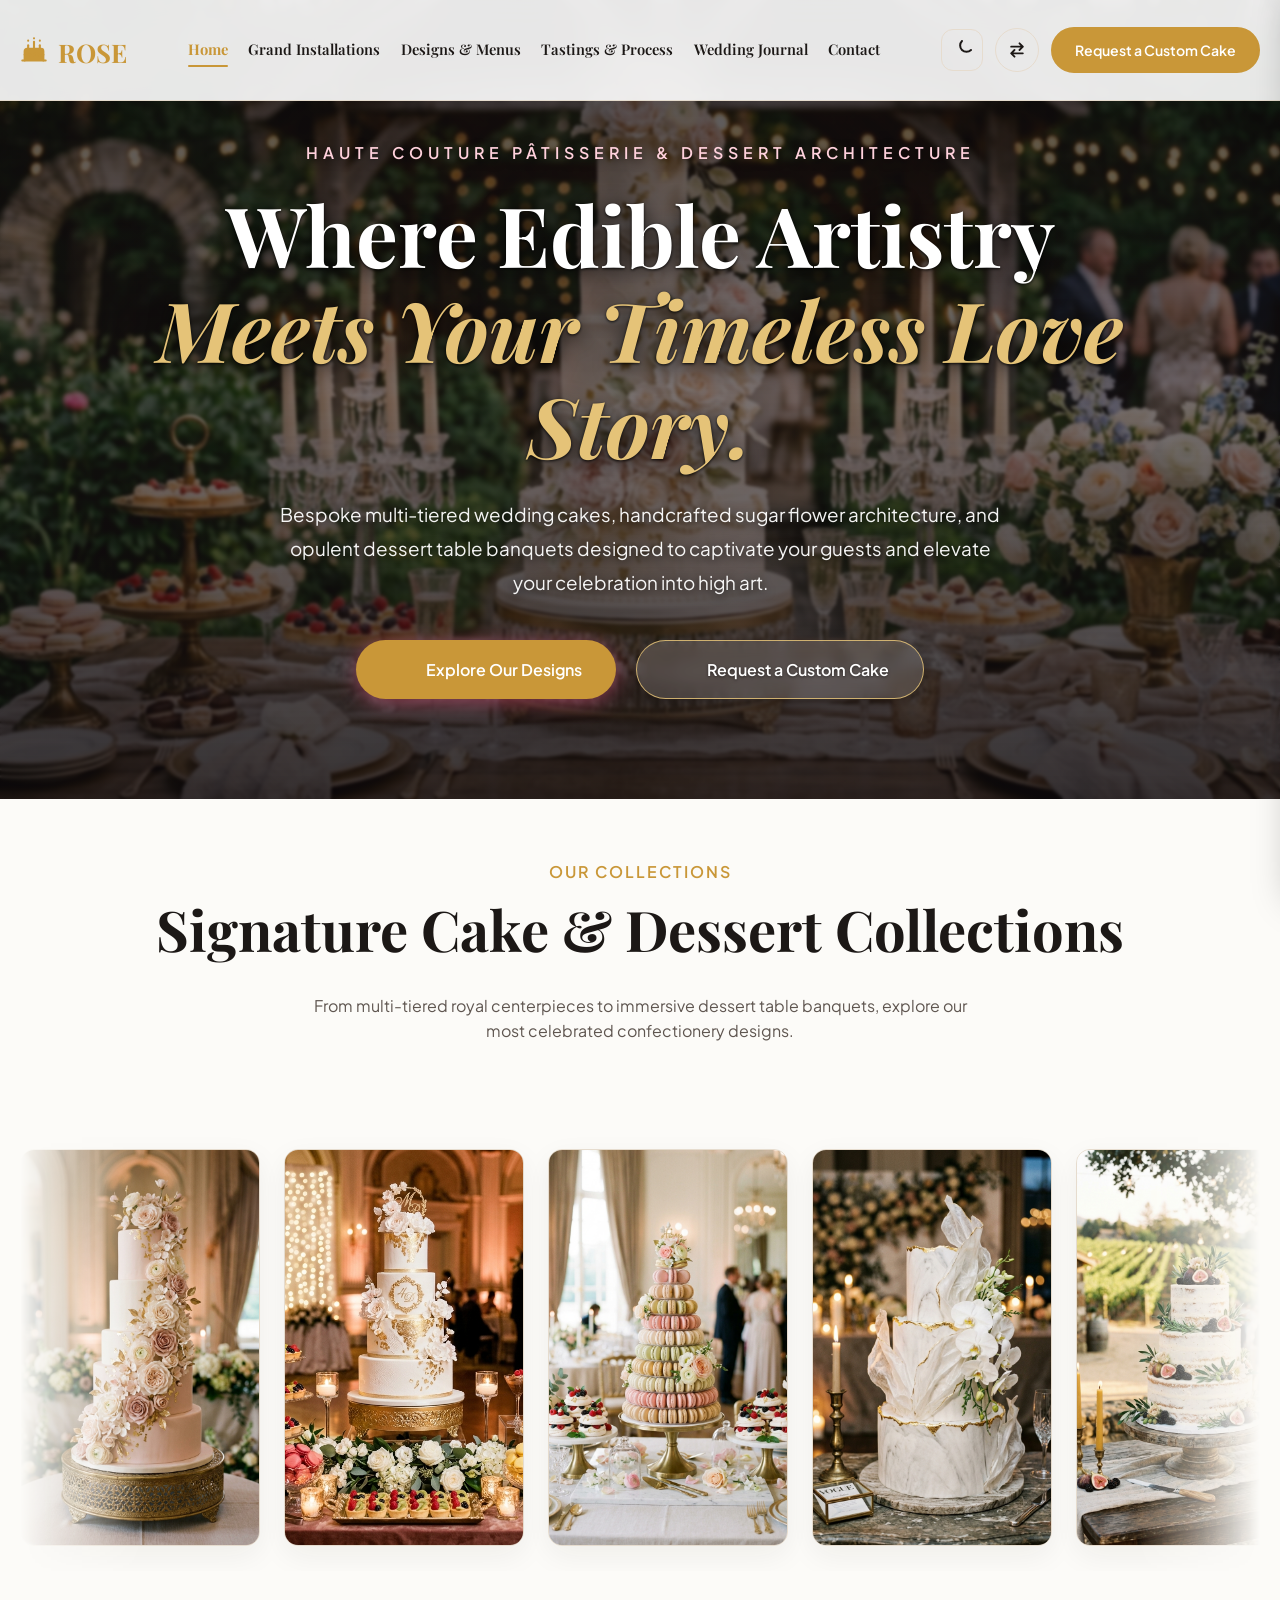
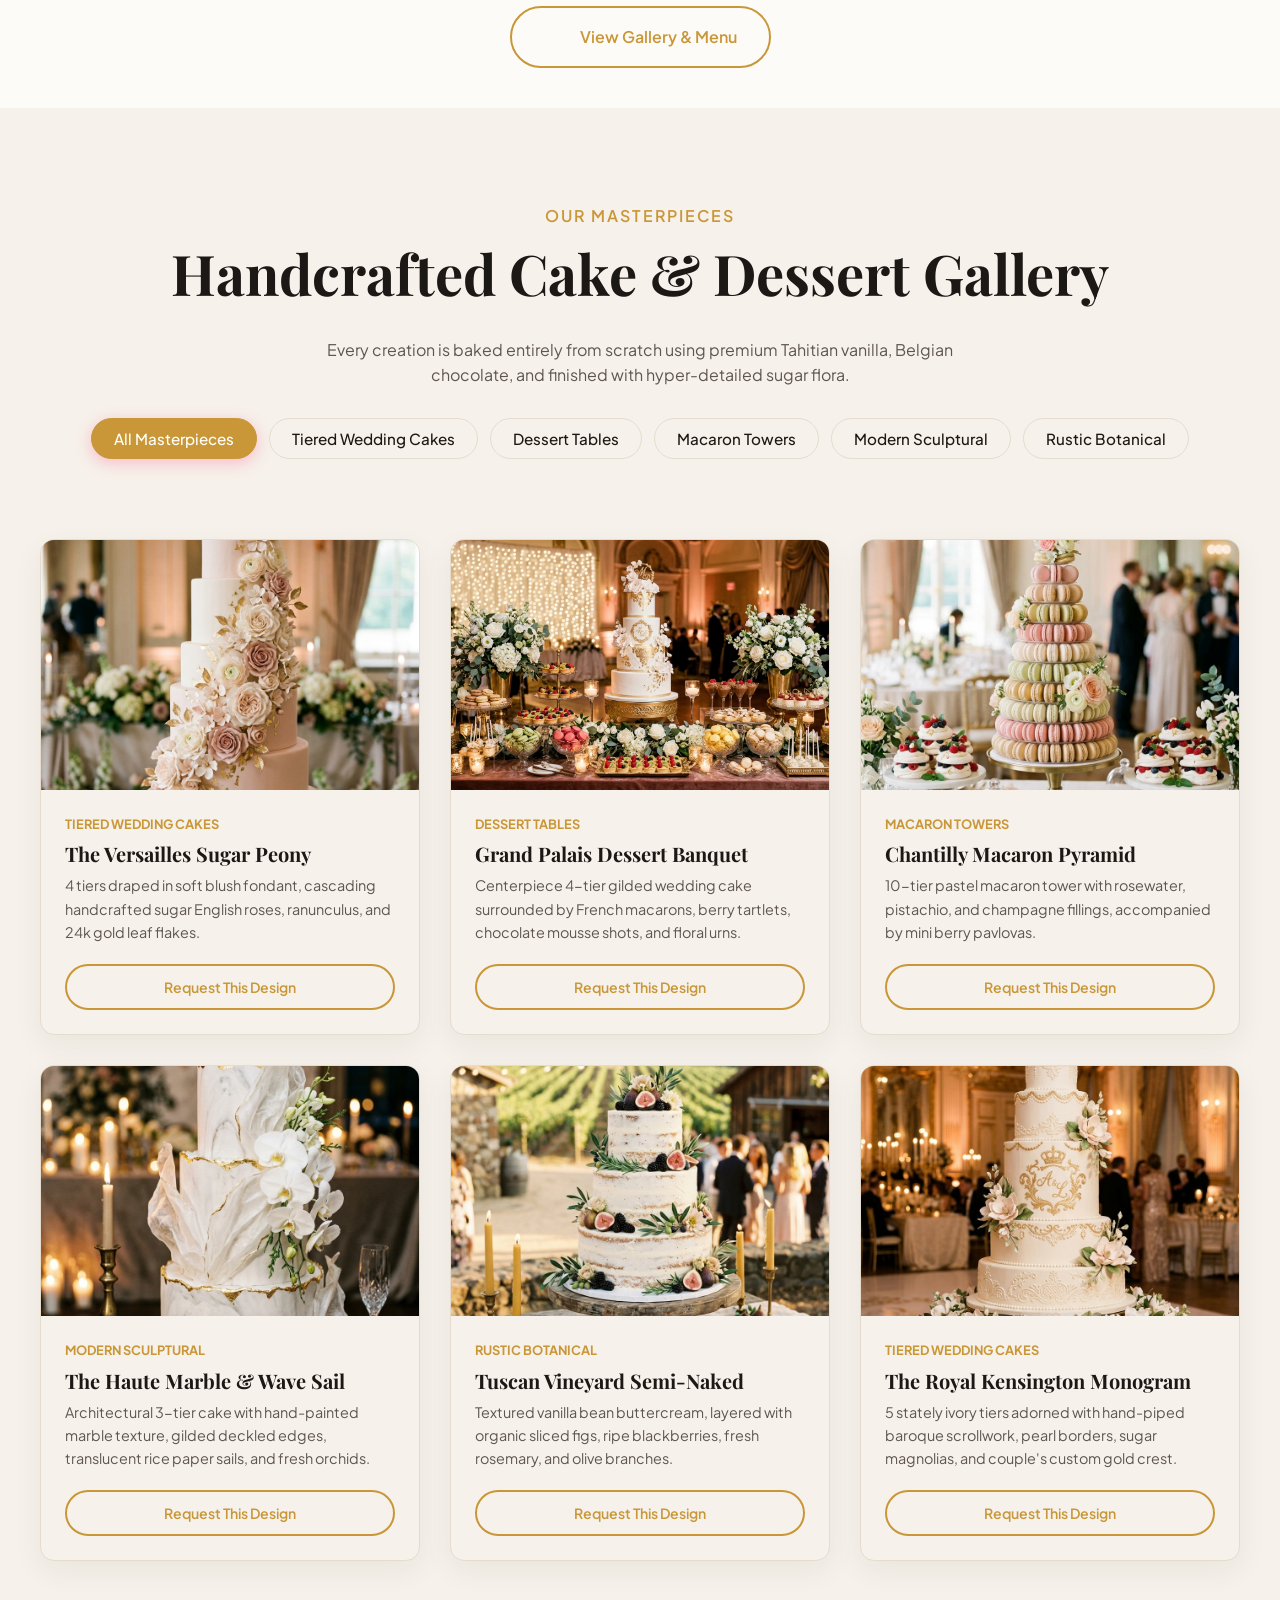
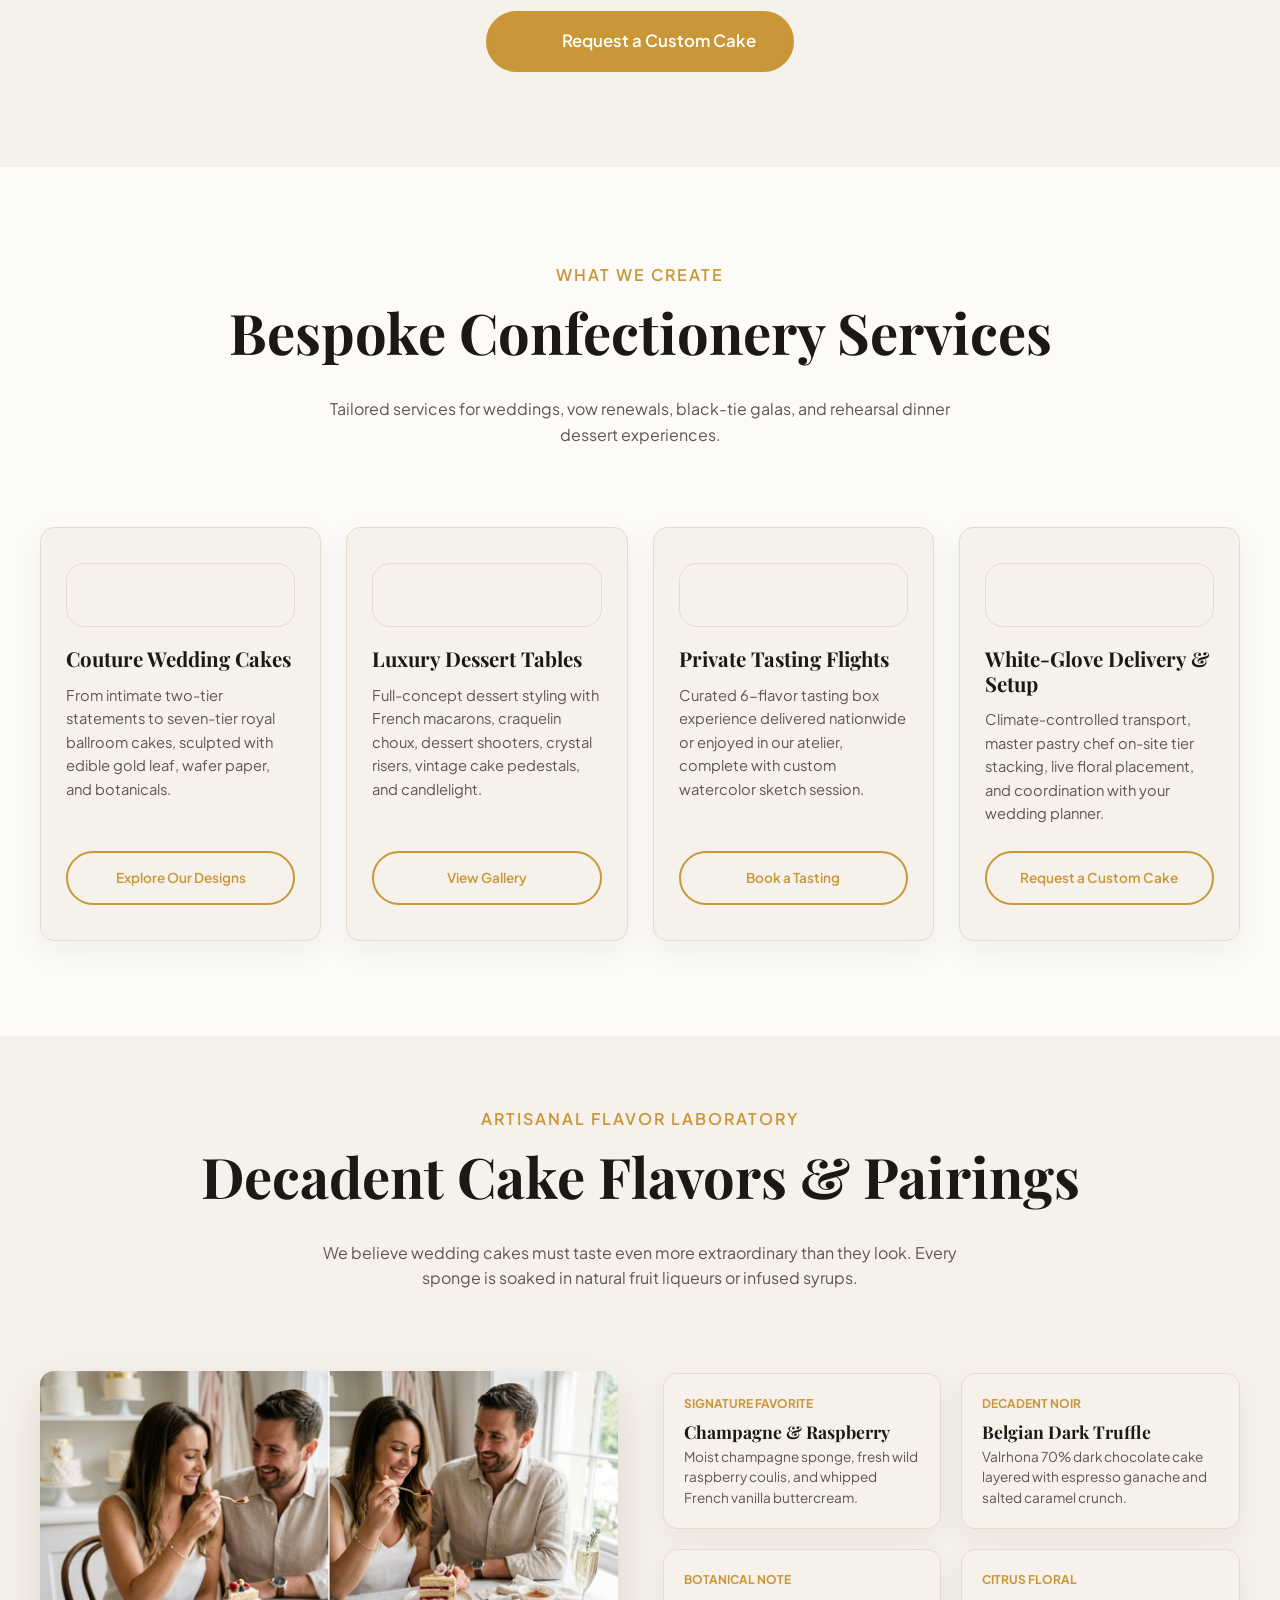
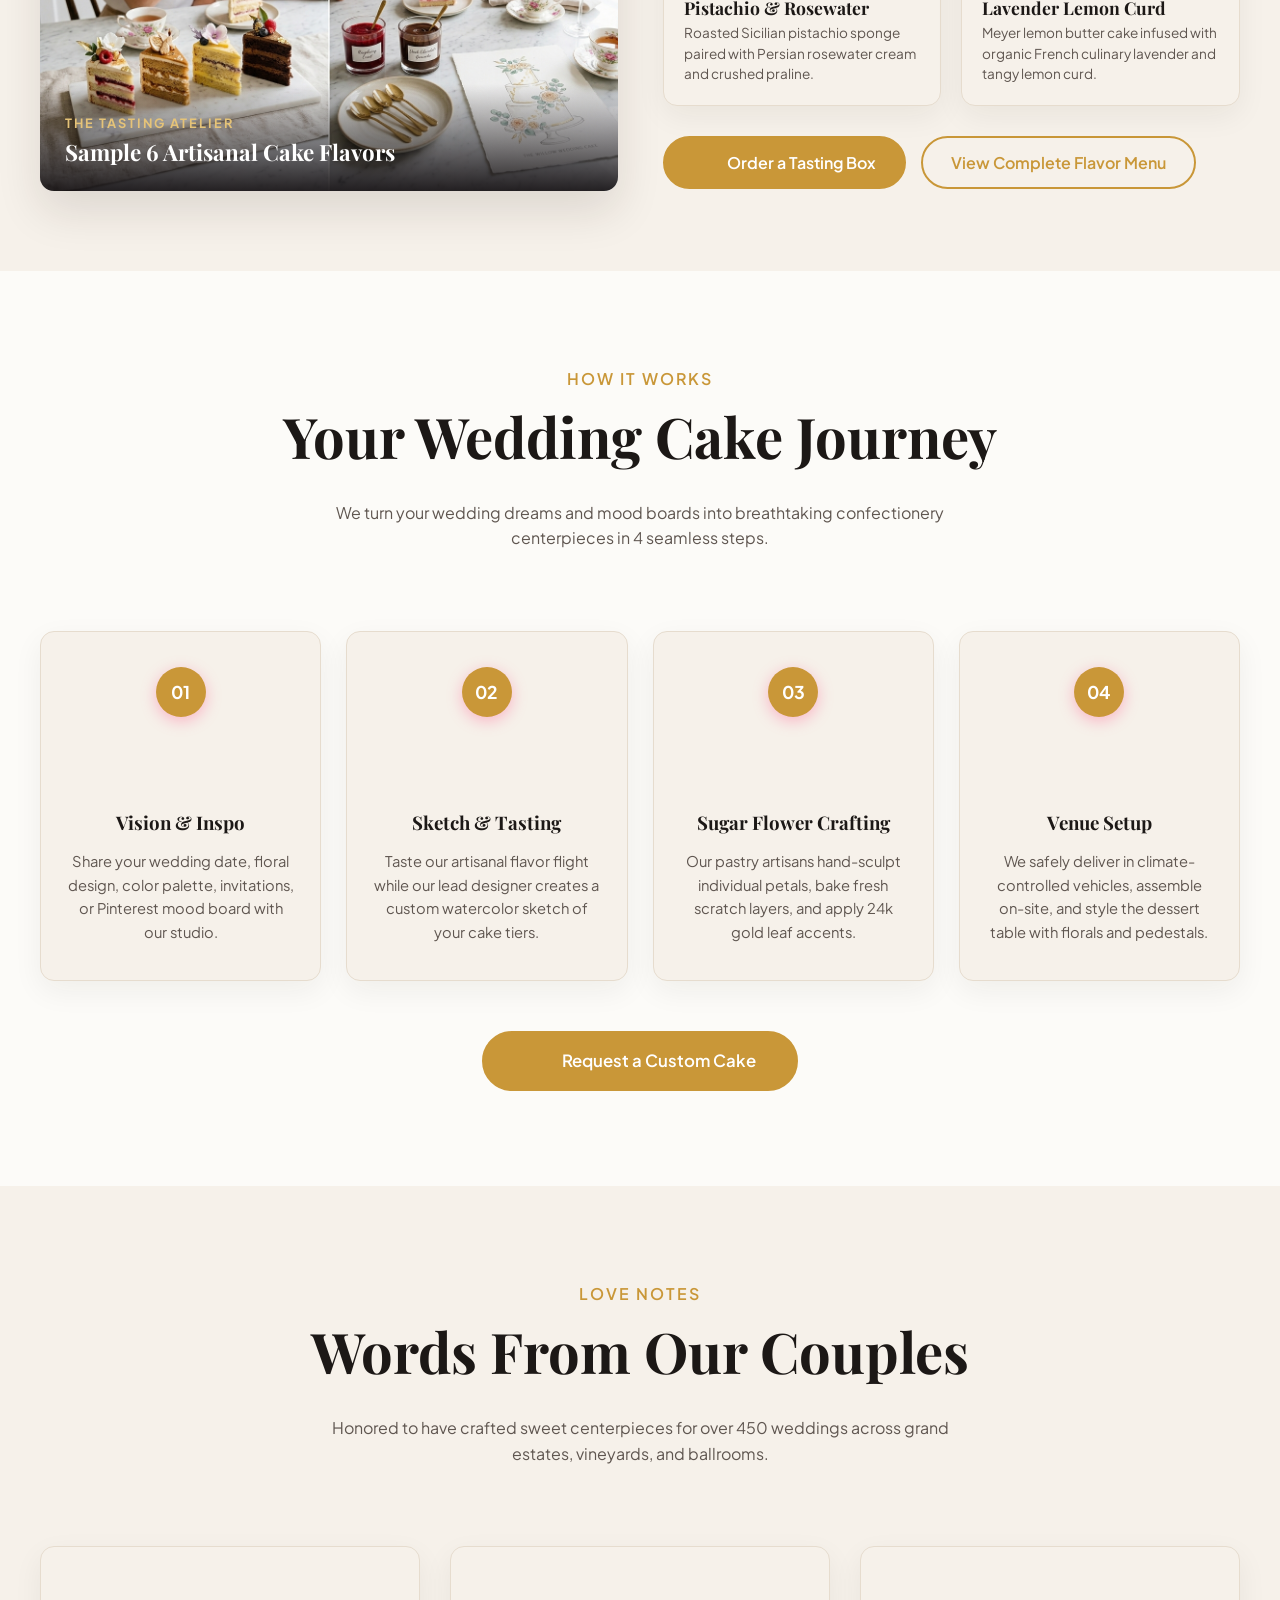
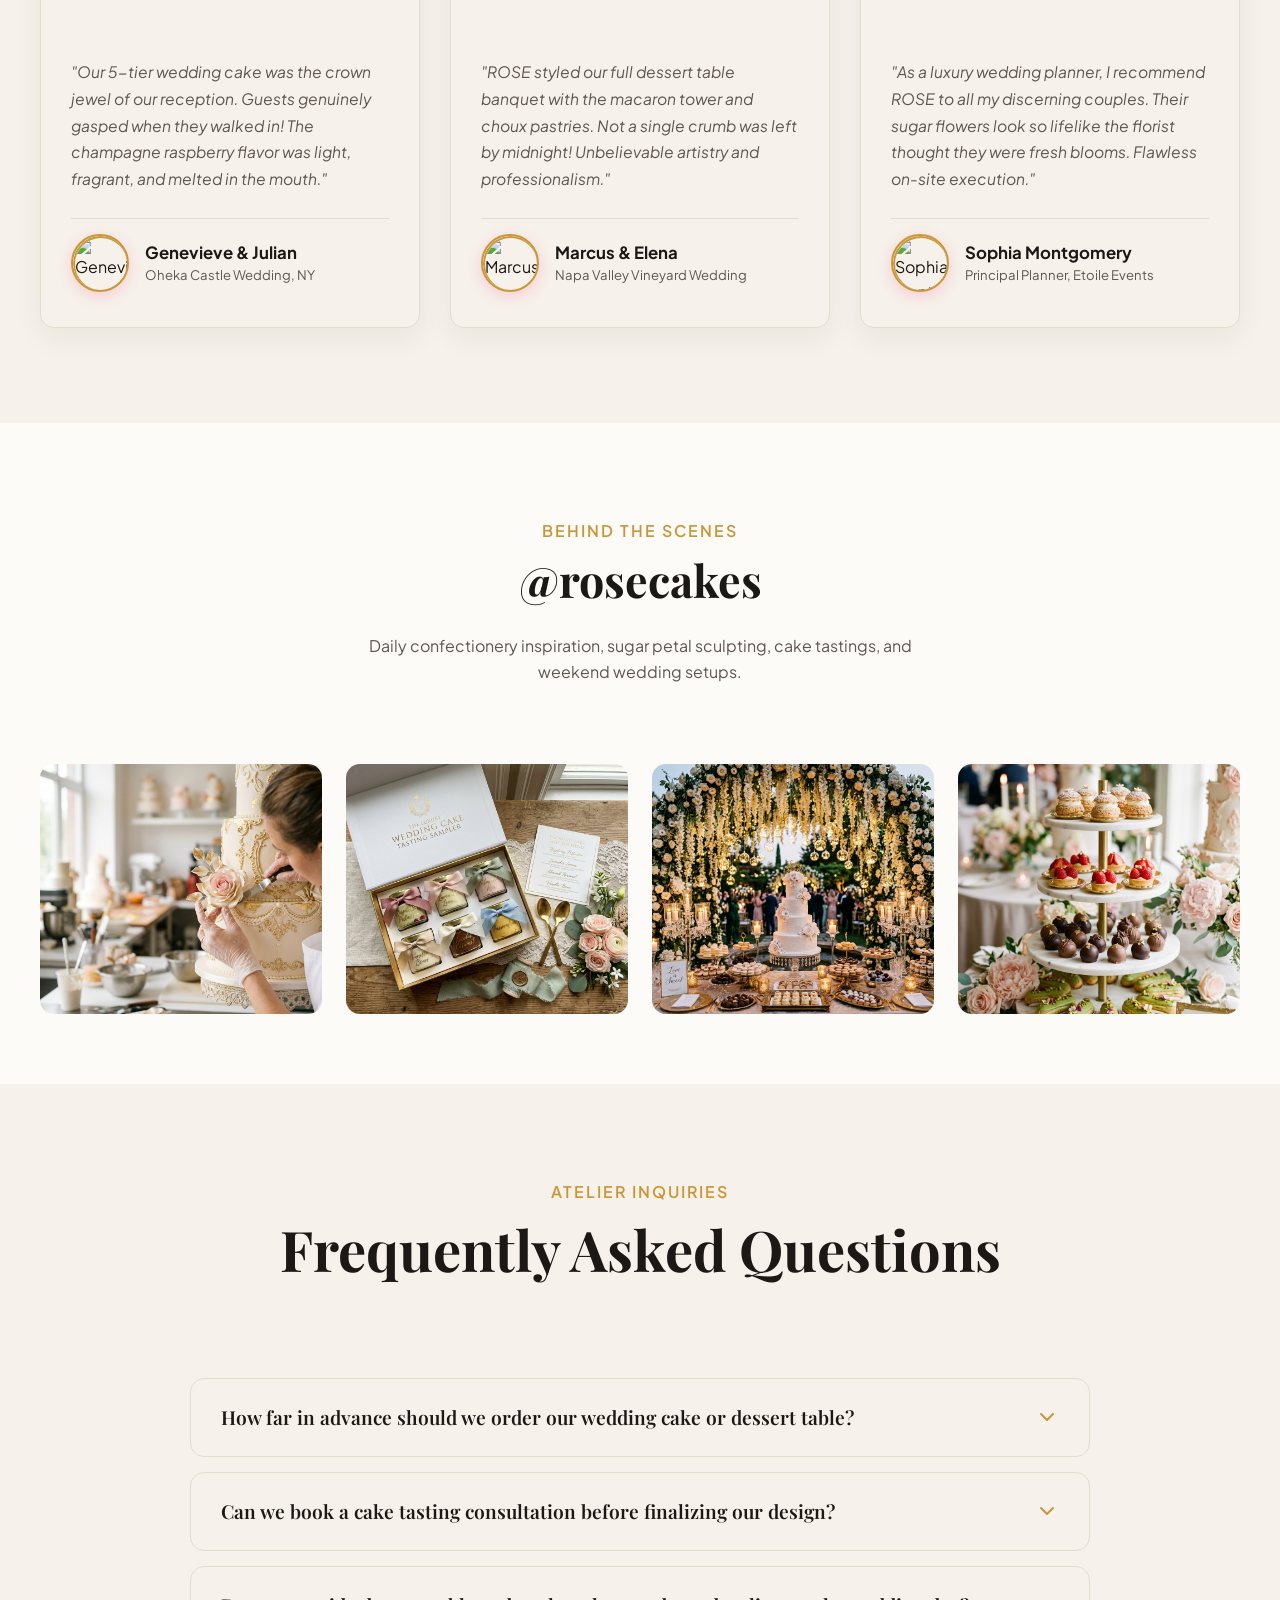
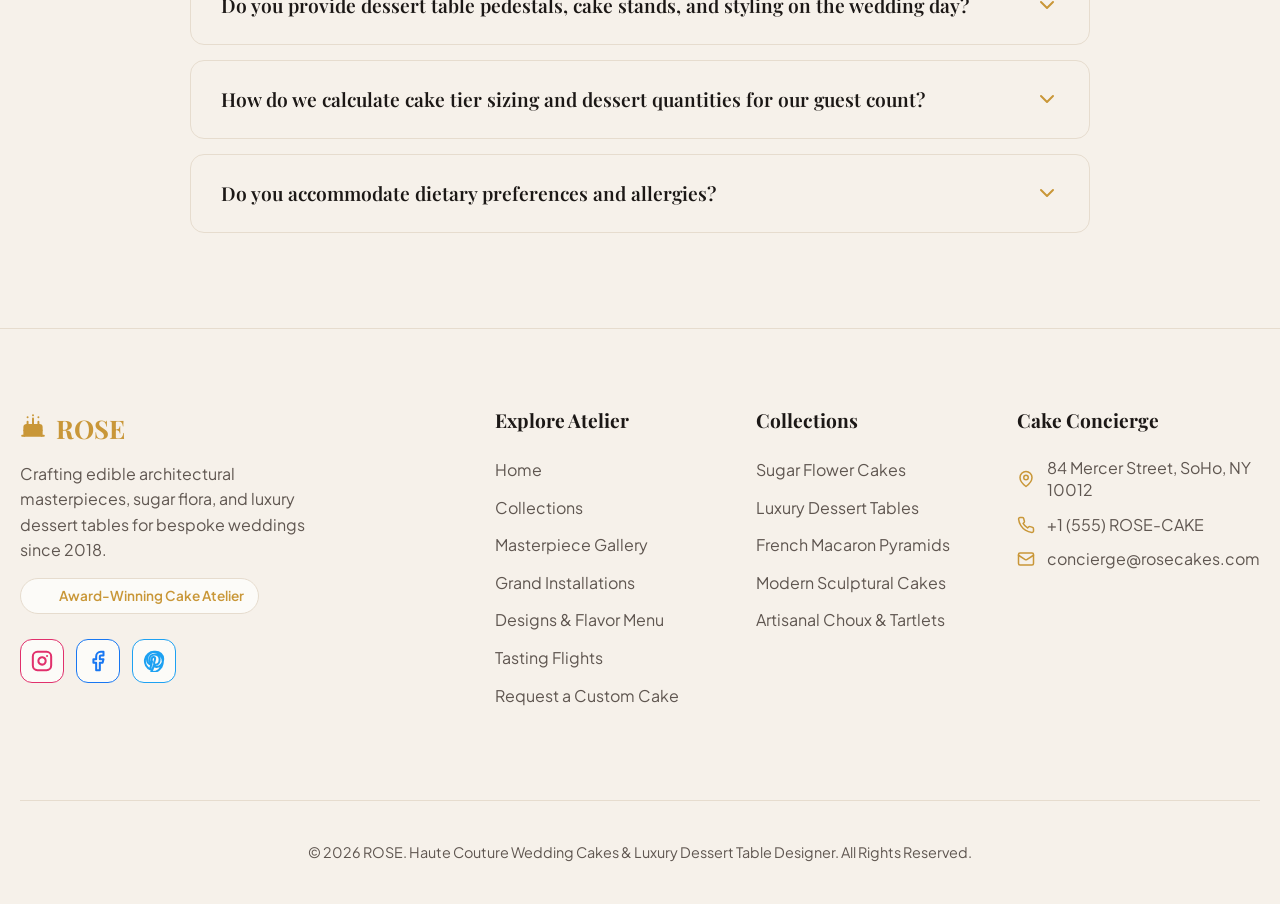
==== commit 33b1d767: "Update brand name to 4-letter name ROSE across all pages, titles, headers, footers, and documentatio" ====
--- a/index.html
+++ b/index.html
@@ -6,7 +6,7 @@
         href="data:image/svg+xml,<svg xmlns='http://www.w3.org/2000/svg' viewBox='0 0 24 24' fill='none' stroke='%23C99738' stroke-width='2' stroke-linecap='round' stroke-linejoin='round'><path d='M20 21v-8a2 2 0 0 0-2-2H6a2 2 0 0 0-2 2v8'/><path d='M4 16s.5-1 2-1 2.5 2 4 2 2.5-2 4-2 2.5 2 4 2 2-1 2-1'/><path d='M2 21h20'/><path d='M7 8v3'/><path d='M12 5v6'/><path d='M17 8v3'/><path d='M7 4h.01'/><path d='M12 2h.01'/><path d='M17 4h.01'/></svg>">
     <meta charset="UTF-8">
     <meta name="viewport" content="width=device-width, initial-scale=1.0">
-    <title>Cherish Cake Atelier | Haute Couture Wedding Cakes & Dessert Table Designer</title>
+    <title>ROSE | Haute Couture Wedding Cakes & Dessert Table Designer</title>
     <meta name="description"
         content="Award-winning wedding cake & luxury dessert table designer. Handcrafted sugar flowers, multi-tiered bespoke wedding cakes, French macaron towers, and curated dessert tables.">
     <link rel="stylesheet" href="style.css">
@@ -31,7 +31,7 @@
                     <path d="M12 2h.01"/>
                     <path d="M17 4h.01"/>
                 </svg>
-                <span>Cherish Cake Atelier</span>
+                <span>ROSE</span>
             </a>
 
             <nav class="nav-links">
@@ -94,7 +94,7 @@
                     <path d="M12 2h.01"/>
                     <path d="M17 4h.01"/>
                 </svg>
-                <span style="font-size: 1.15rem;">Cherish Cakes</span>
+                <span>ROSE</span>
             </a>
             <button class="drawer-close-btn" aria-label="Close Menu">
                 <svg viewBox="0 0 24 24" fill="none" stroke="currentColor" stroke-width="2" stroke-linecap="round" stroke-linejoin="round" style="width: 20px; height: 20px;">
@@ -573,7 +573,7 @@
                             <i data-lucide="star" style="width: 18px; height: 18px; fill: currentColor;"></i>
                             <i data-lucide="star" style="width: 18px; height: 18px; fill: currentColor;"></i>
                         </div>
-                        <p style="font-style: italic; color: var(--text-secondary); margin-bottom: 25px; line-height: 1.7; font-size: 0.98rem;">"Cherish Cake Atelier styled our full dessert table banquet with the macaron tower and choux pastries. Not a single crumb was left by midnight! Unbelievable artistry and professionalism."</p>
+                        <p style="font-style: italic; color: var(--text-secondary); margin-bottom: 25px; line-height: 1.7; font-size: 0.98rem;">"ROSE styled our full dessert table banquet with the macaron tower and choux pastries. Not a single crumb was left by midnight! Unbelievable artistry and professionalism."</p>
                     </div>
                     <div style="display: flex; align-items: center; gap: 16px; margin-top: auto; padding-top: 15px; border-top: 1px solid var(--border-color);">
                         <div class="avatar-wrap">
@@ -596,7 +596,7 @@
                             <i data-lucide="star" style="width: 18px; height: 18px; fill: currentColor;"></i>
                             <i data-lucide="star" style="width: 18px; height: 18px; fill: currentColor;"></i>
                         </div>
-                        <p style="font-style: italic; color: var(--text-secondary); margin-bottom: 25px; line-height: 1.7; font-size: 0.98rem;">"As a luxury wedding planner, I recommend Cherish Cake Atelier to all my discerning couples. Their sugar flowers look so lifelike the florist thought they were fresh blooms. Flawless on-site execution."</p>
+                        <p style="font-style: italic; color: var(--text-secondary); margin-bottom: 25px; line-height: 1.7; font-size: 0.98rem;">"As a luxury wedding planner, I recommend ROSE to all my discerning couples. Their sugar flowers look so lifelike the florist thought they were fresh blooms. Flawless on-site execution."</p>
                     </div>
                     <div style="display: flex; align-items: center; gap: 16px; margin-top: auto; padding-top: 15px; border-top: 1px solid var(--border-color);">
                         <div class="avatar-wrap">
@@ -617,7 +617,7 @@
         <div class="container">
             <header class="section-header" data-animate>
                 <span class="section-subtitle">Behind The Scenes</span>
-                <h2 class="section-title social-handle-title">@cherishcakeatelier</h2>
+                <h2 class="section-title social-handle-title">@rosecakes</h2>
                 <p style="max-width: 600px; margin: 10px auto 0; color: var(--text-secondary);">Daily confectionery inspiration, sugar petal sculpting, cake tastings, and weekend wedding setups.</p>
             </header>
 
@@ -717,7 +717,7 @@
                             <path d="M12 2h.01"/>
                             <path d="M17 4h.01"/>
                         </svg>
-                        <span>Cherish Cake Atelier</span>
+                        <span>ROSE</span>
                     </a>
                     <p class="footer-tagline">Crafting edible architectural masterpieces, sugar flora, and luxury dessert tables for bespoke weddings since 2018.</p>
                     <div style="display: inline-flex; align-items: center; gap: 8px; padding: 6px 14px; background: var(--bg-primary); border-radius: 20px; font-size: 0.85rem; font-weight: 600; color: var(--color-primary); margin-top: 15px; border: 1px solid var(--border-color);">
@@ -775,21 +775,21 @@
                                 <path
                                     d="M22 16.92v3a2 2 0 0 1-2.18 2 19.79 19.79 0 0 1-8.63-3.07 19.5 19.5 0 0 1-6-6 19.79 19.79 0 0 1-3.07-8.67A2 2 0 0 1 4.11 2h3a2 2 0 0 1 2 1.72 12.84 12.84 0 0 0 .7 2.81 2 2 0 0 1-.45 2.11L8.09 9.91a16 16 0 0 0 6 6l1.27-1.27a2 2 0 0 1 2.11-.45 12.84 12.84 0 0 0 2.81.7A2 2 0 0 1 22 16.92z" />
                             </svg>
-                            <span>+1 (555) CAKE-RTE (+1 555-225-3783)</span>
+                            <span>+1 (555) ROSE-CAKE</span>
                         </a>
-                        <a href="mailto:atelier@cherishcakes.com" class="footer-contact-item">
+                        <a href="mailto:concierge@rosecakes.com" class="footer-contact-item">
                             <svg viewBox="0 0 24 24" fill="none" stroke="currentColor" stroke-width="2"
                                 stroke-linecap="round" stroke-linejoin="round">
                                 <rect width="20" height="16" x="2" y="4" rx="2" />
                                 <path d="m22 7-8.97 5.7a1.94 1.94 0 0 1-2.06 0L2 7" />
                             </svg>
-                            <span>atelier@cherishcakes.com</span>
+                            <span>concierge@rosecakes.com</span>
                         </a>
                     </div>
                 </div>
             </div>
             <div class="footer-bottom">
-                <p>&copy; 2026 Cherish Cake Atelier. Haute Couture Wedding Cakes & Luxury Dessert Table Designer. All Rights Reserved.</p>
+                <p>&copy; 2026 ROSE. Haute Couture Wedding Cakes & Luxury Dessert Table Designer. All Rights Reserved.</p>
             </div>
         </div>
     </footer>
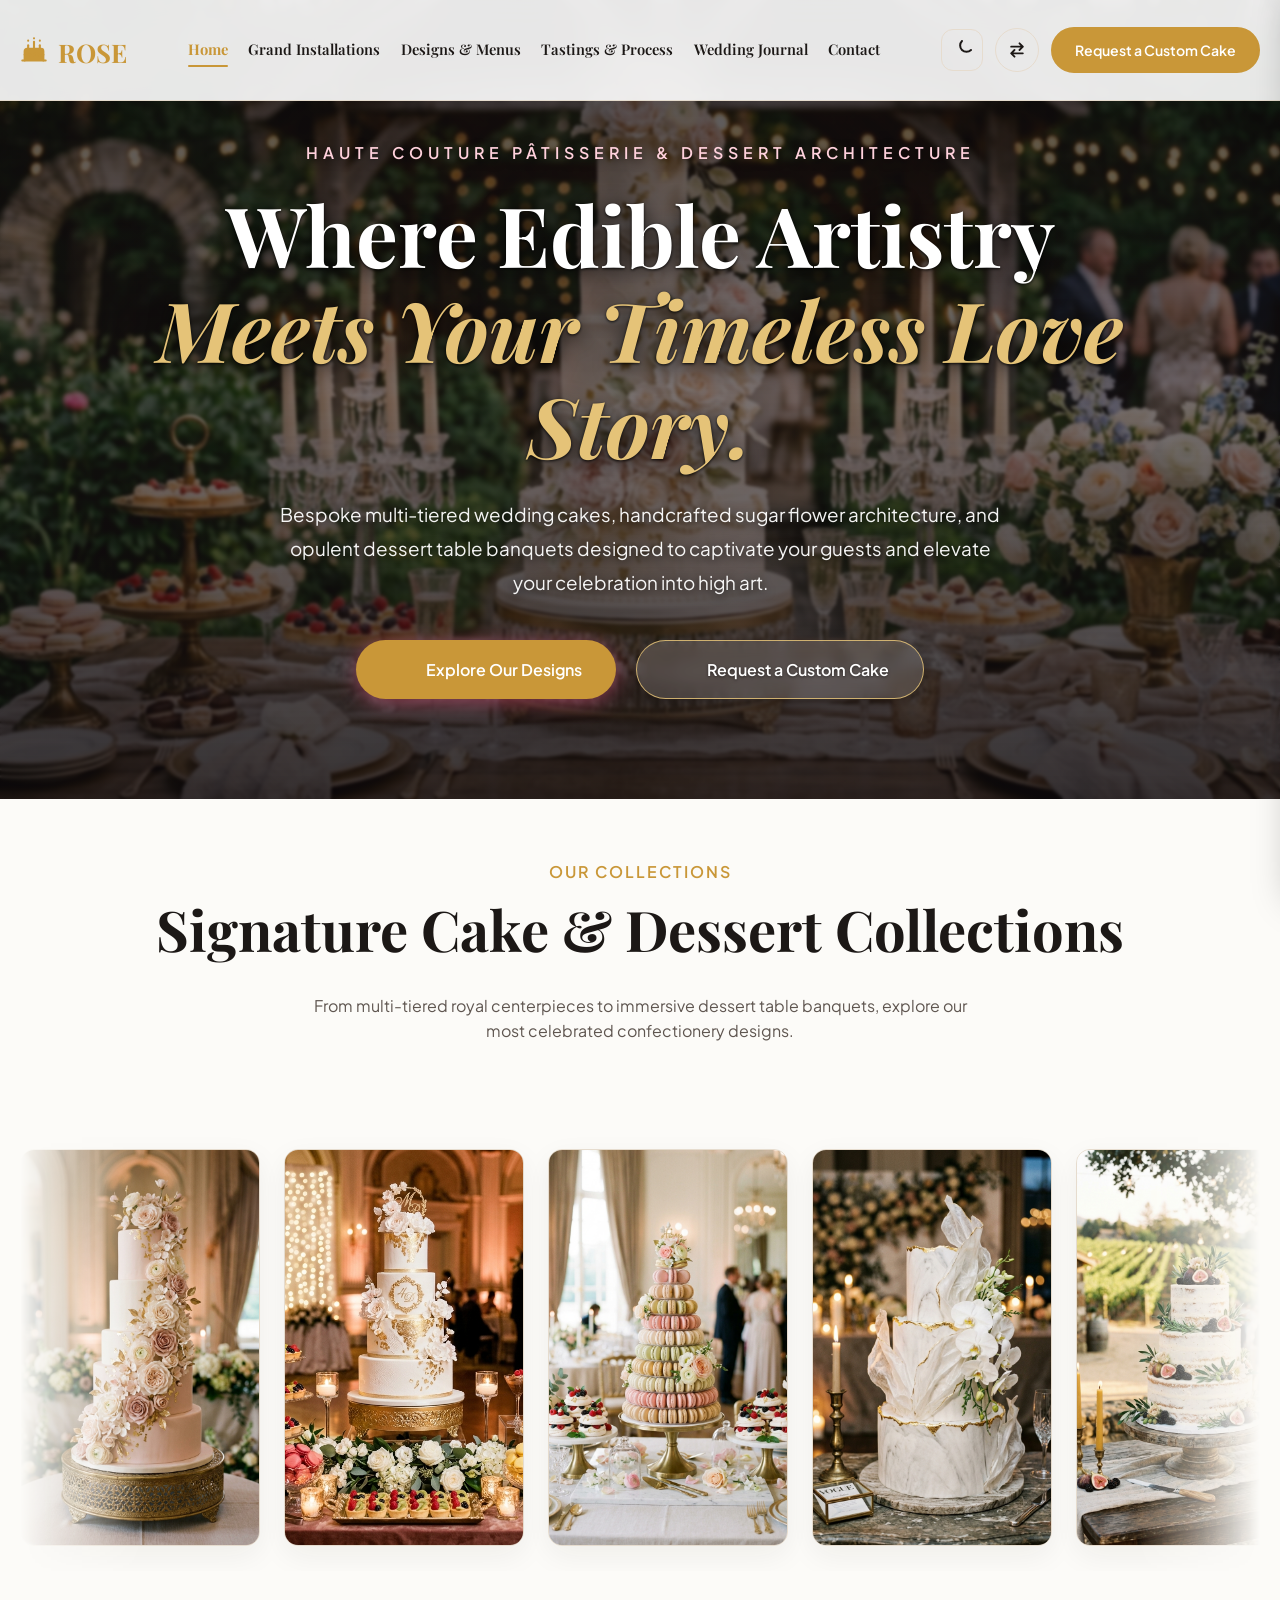
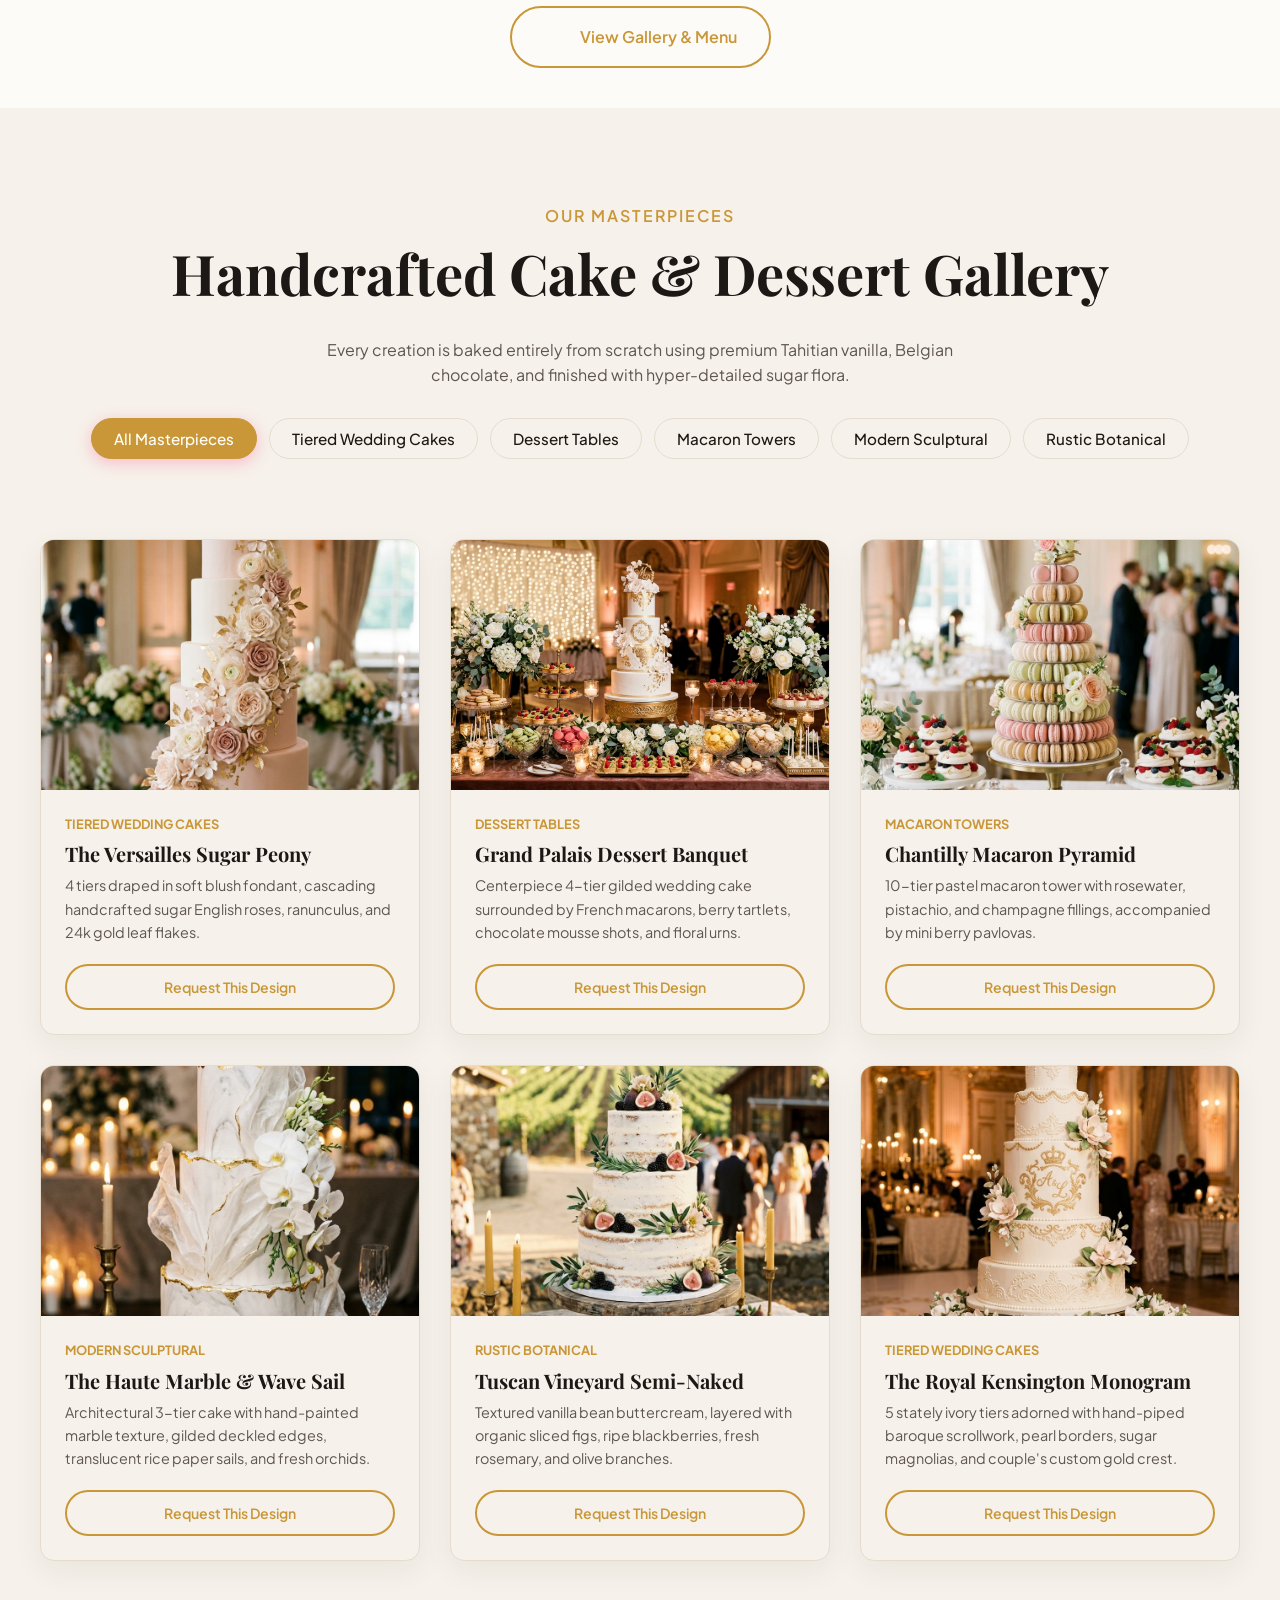
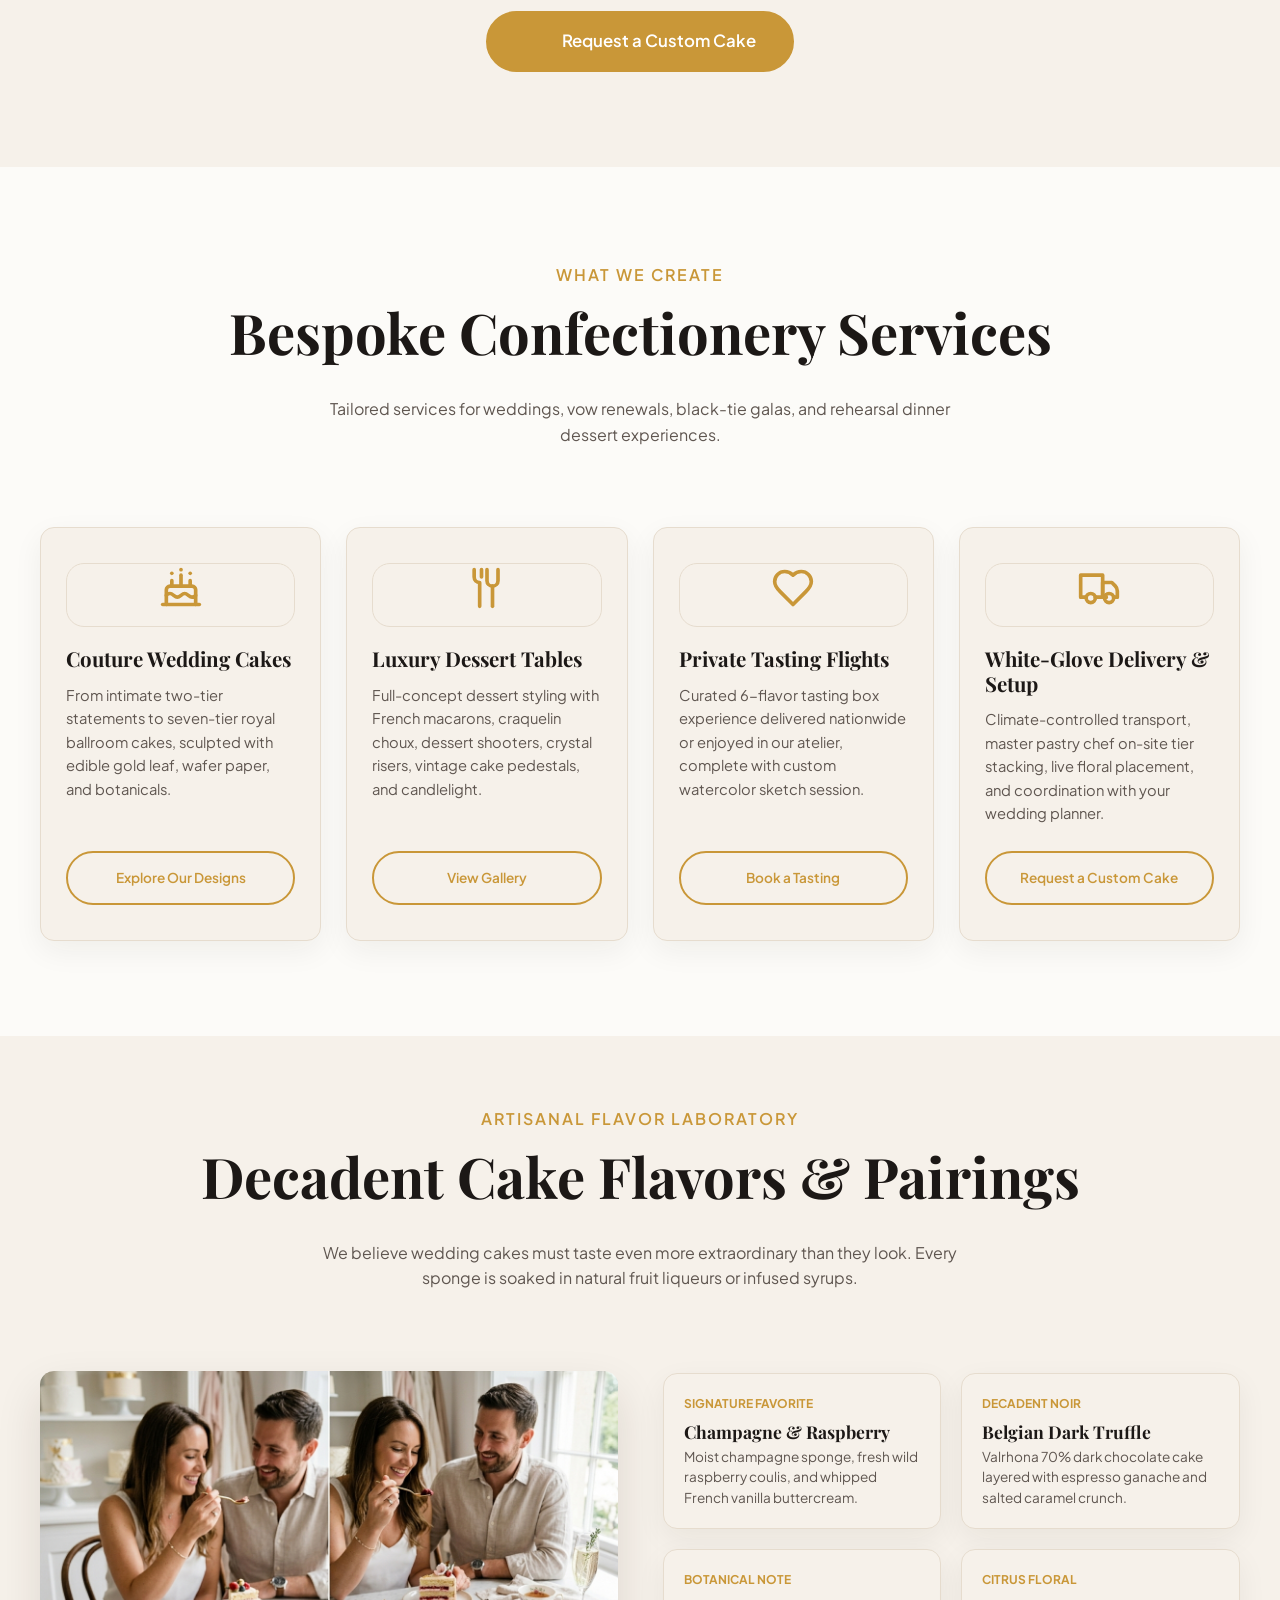
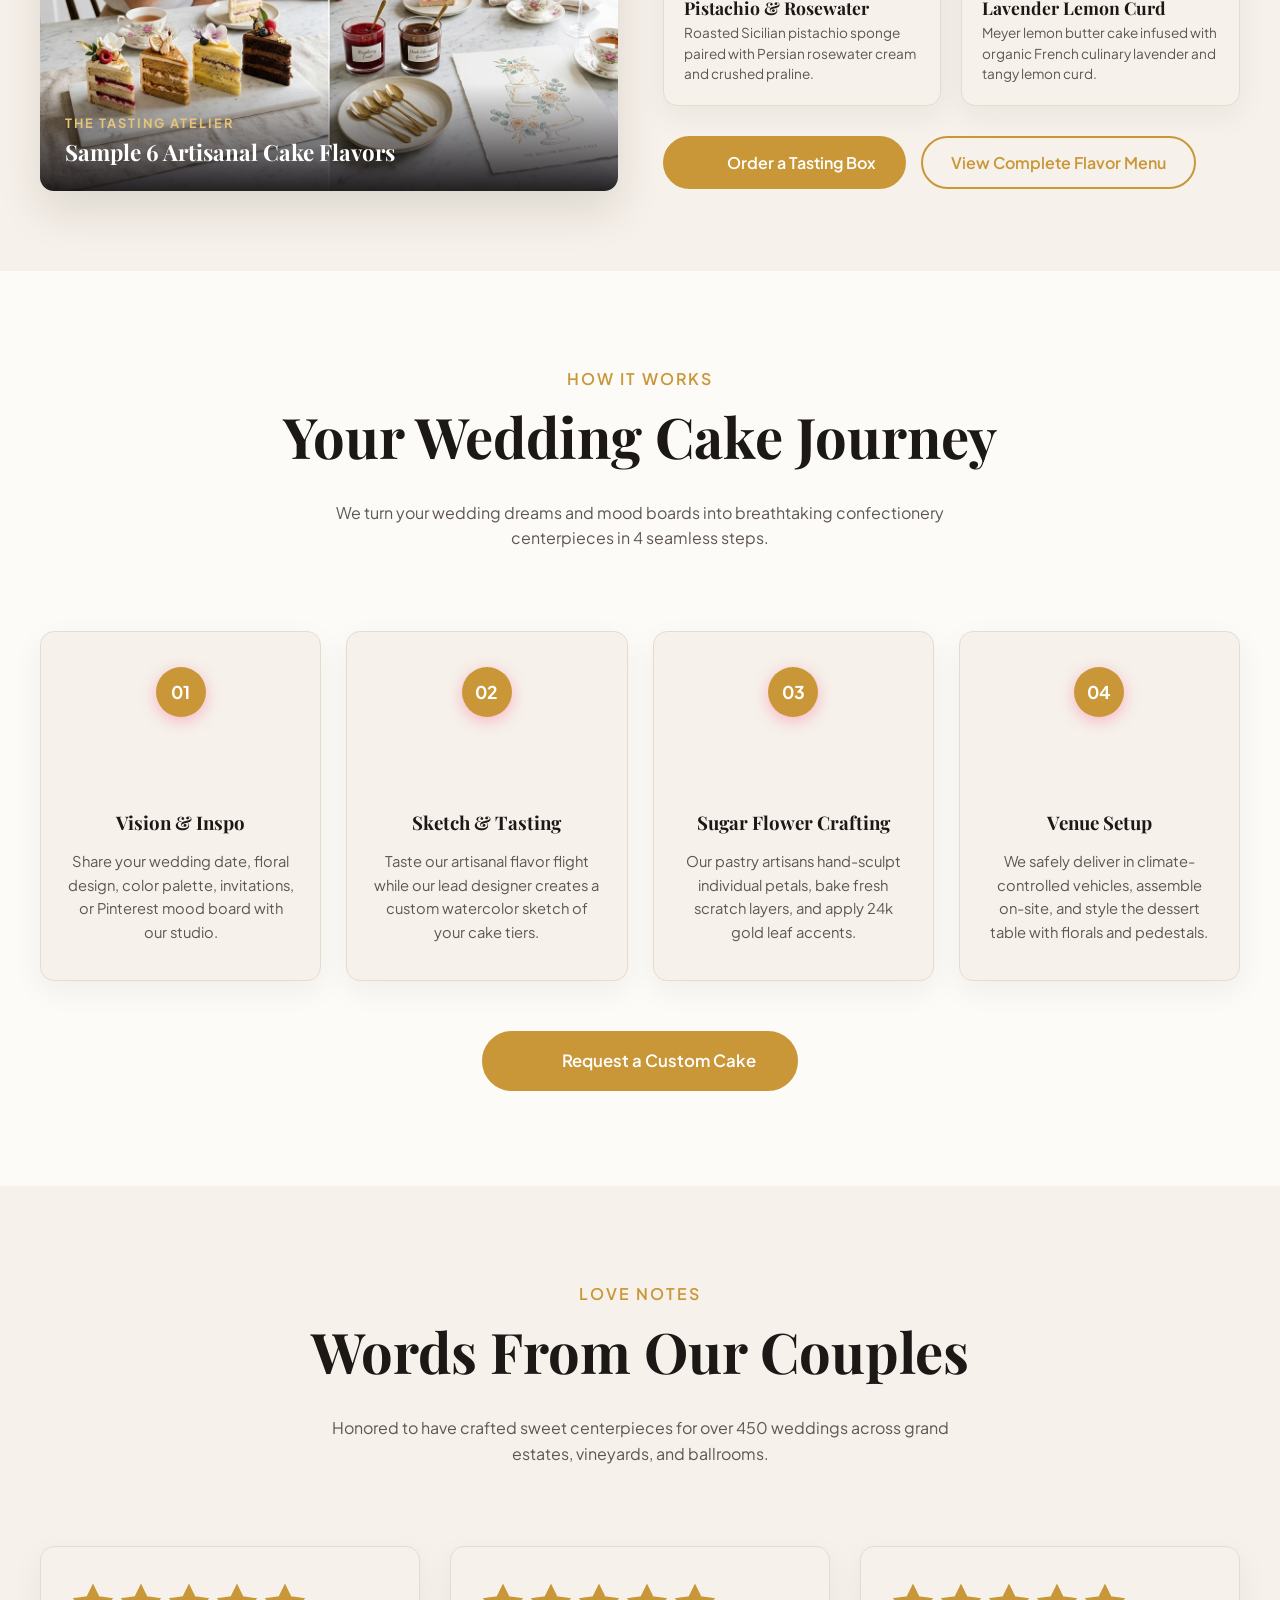
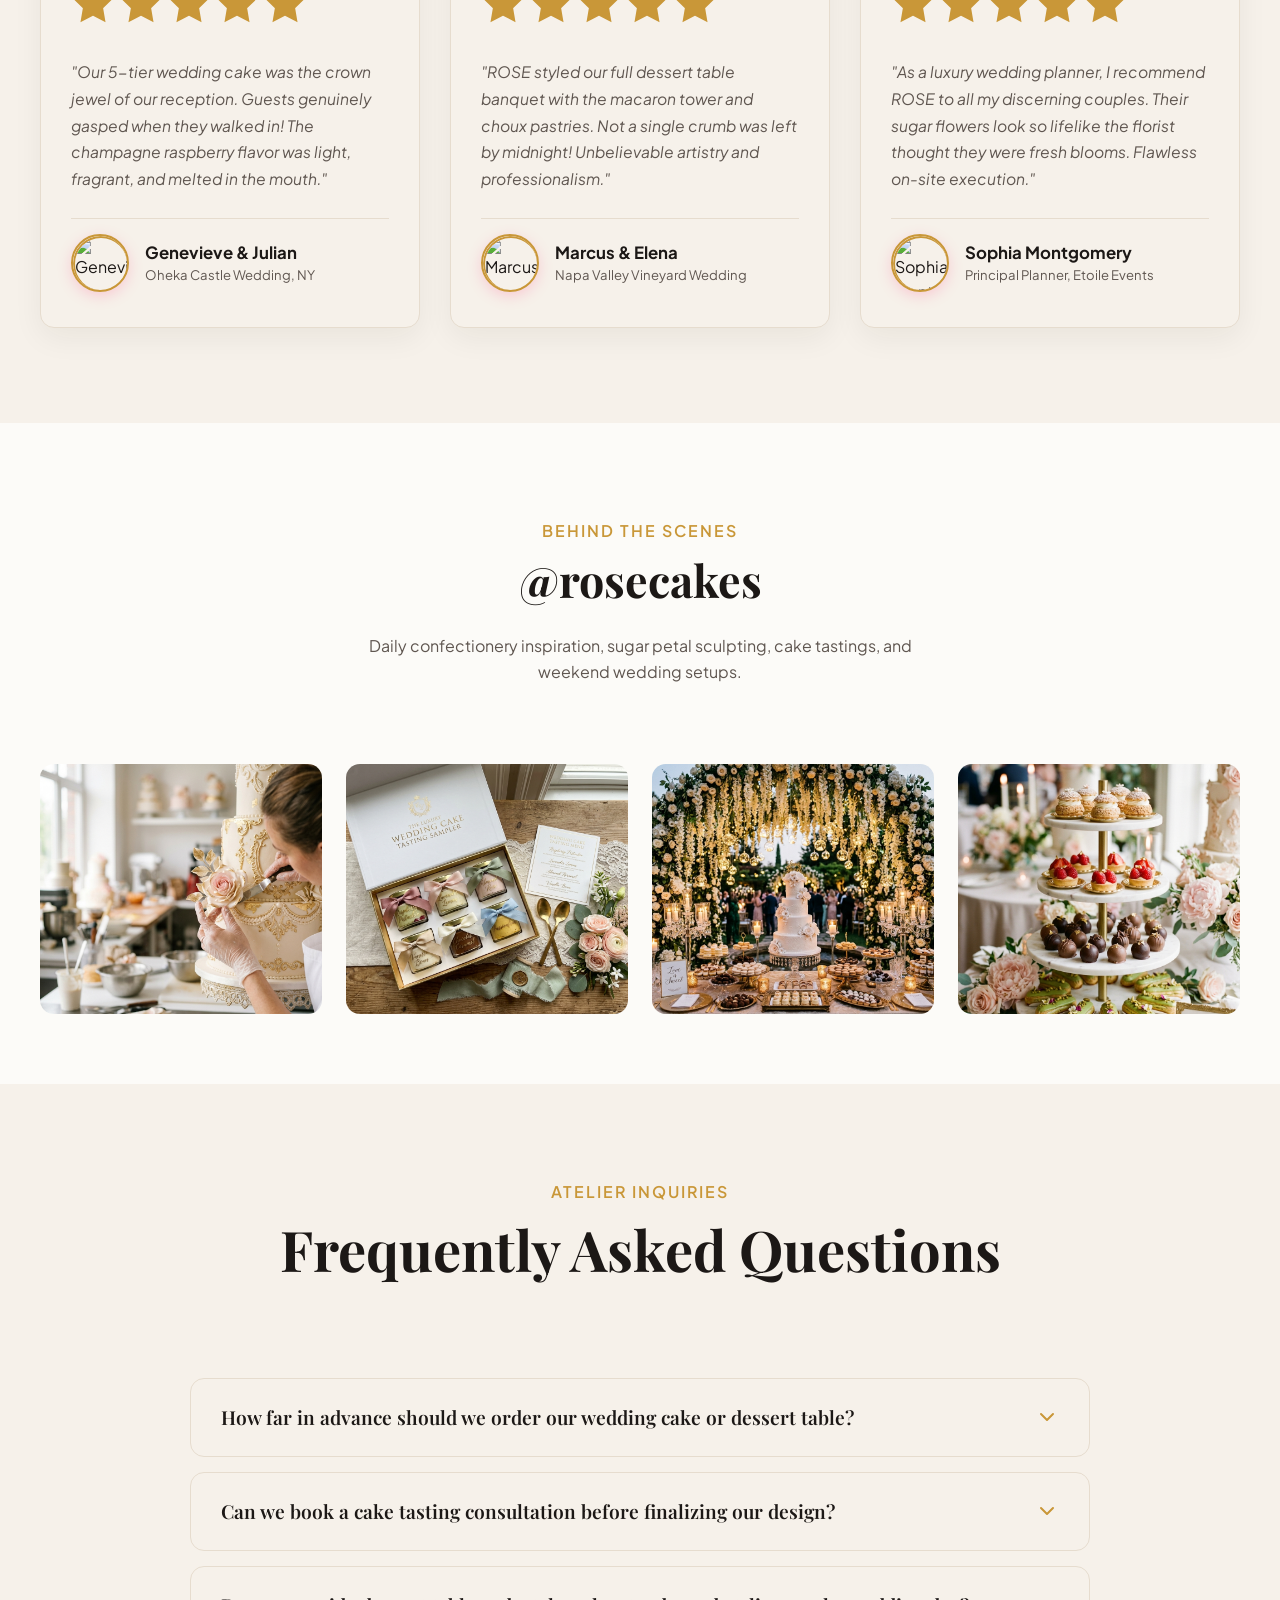
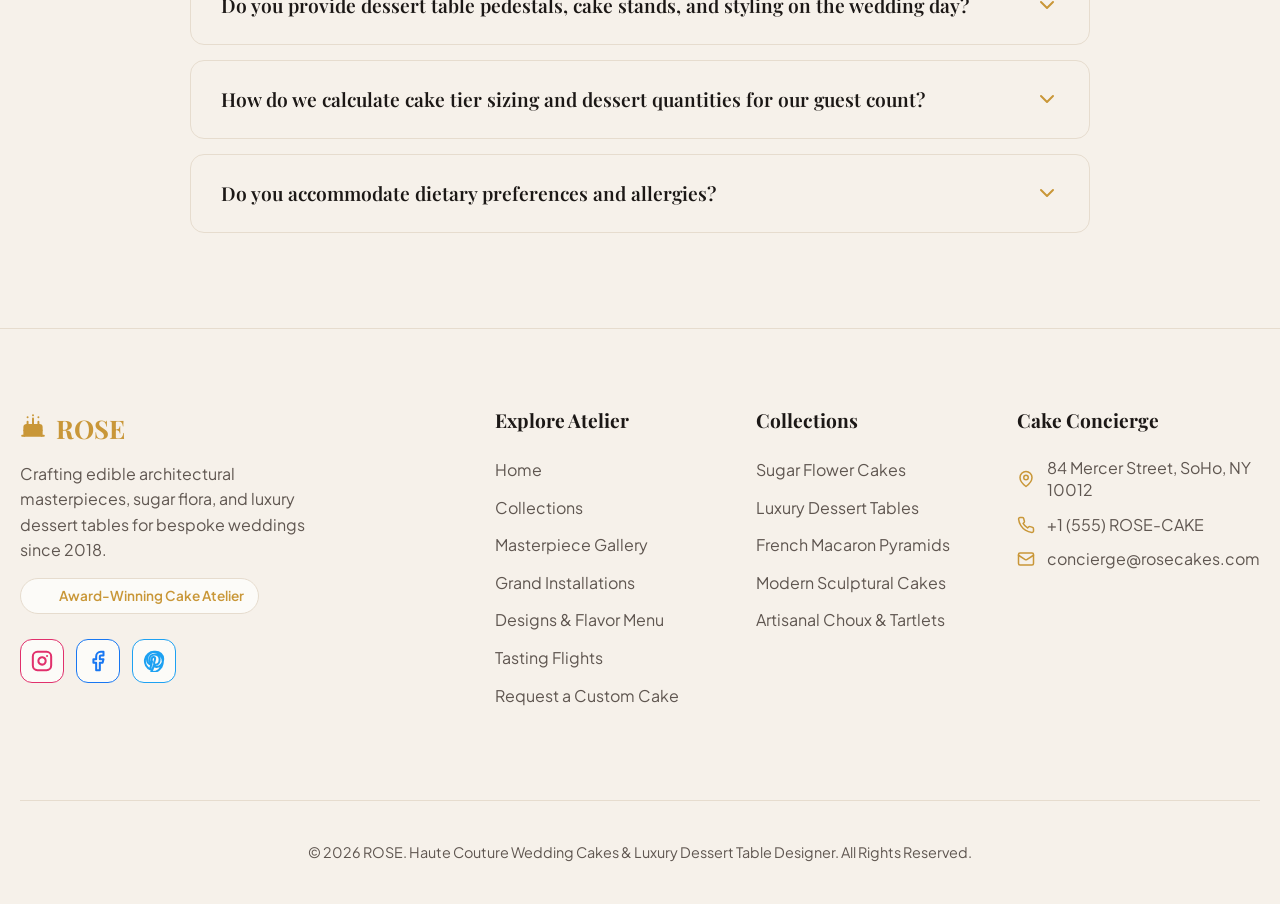
==== commit 9da4e69f: "Fix mobile 360 card layouts, add Structural Precision icons, add Estate Acclaim avatars, and enable " ====
--- a/index.html
+++ b/index.html
@@ -380,11 +380,11 @@
                 <p style="max-width: 650px; margin: 15px auto 0; color: var(--text-secondary);">Tailored services for weddings, vow renewals, black-tie galas, and rehearsal dinner dessert experiences.</p>
             </header>
 
-            <div class="grid" style="grid-template-columns: repeat(4, 1fr); gap: 25px;" data-animate>
+            <div class="grid grid-4-cards" style="grid-template-columns: repeat(4, 1fr); gap: 25px;" data-animate>
                 <!-- Service 1 -->
                 <div class="card" style="display: flex; flex-direction: column; text-align: left; padding: 35px 25px;">
                     <div class="icon-box-large">
-                        <i data-lucide="cake" style="width: 28px; height: 28px;"></i>
+                        <svg viewBox="0 0 24 24" width="28" height="28" fill="none" stroke="currentColor" stroke-width="2" stroke-linecap="round" stroke-linejoin="round" style="color: var(--color-primary);"><path d="M20 21v-8a2 2 0 0 0-2-2H6a2 2 0 0 0-2 2v8"/><path d="M4 16s.5-1 2-1 2.5 2 4 2 2.5-2 4-2 2.5 2 4 2 2-1 2-1"/><path d="M2 21h20"/><path d="M7 8v3"/><path d="M12 5v6"/><path d="M17 8v3"/><path d="M7 4h.01"/><path d="M12 2h.01"/><path d="M17 4h.01"/></svg>
                     </div>
                     <h3 style="margin-bottom: 12px; font-size: 1.28rem;">Couture Wedding Cakes</h3>
                     <p style="color: var(--text-secondary); font-size: 0.92rem; line-height: 1.6; margin-bottom: 25px;">From intimate two-tier statements to seven-tier royal ballroom cakes, sculpted with edible gold leaf, wafer paper, and botanicals.</p>
@@ -394,7 +394,7 @@
                 <!-- Service 2 -->
                 <div class="card" style="display: flex; flex-direction: column; text-align: left; padding: 35px 25px;">
                     <div class="icon-box-large">
-                        <i data-lucide="utensils" style="width: 28px; height: 28px;"></i>
+                        <svg viewBox="0 0 24 24" width="28" height="28" fill="none" stroke="currentColor" stroke-width="2" stroke-linecap="round" stroke-linejoin="round" style="color: var(--color-primary);"><path d="M18 2v6a3 3 0 0 1-3 3 3 3 0 0 1-3-3V2"/><path d="M15 11v11"/><path d="M5 2v4a3 3 0 0 0 3 3v13"/><path d="M9 2v4"/></svg>
                     </div>
                     <h3 style="margin-bottom: 12px; font-size: 1.28rem;">Luxury Dessert Tables</h3>
                     <p style="color: var(--text-secondary); font-size: 0.92rem; line-height: 1.6; margin-bottom: 25px;">Full-concept dessert styling with French macarons, craquelin choux, dessert shooters, crystal risers, vintage cake pedestals, and candlelight.</p>
@@ -404,7 +404,7 @@
                 <!-- Service 3 -->
                 <div class="card" style="display: flex; flex-direction: column; text-align: left; padding: 35px 25px;">
                     <div class="icon-box-large">
-                        <i data-lucide="heart" style="width: 28px; height: 28px;"></i>
+                        <svg viewBox="0 0 24 24" width="28" height="28" fill="none" stroke="currentColor" stroke-width="2" stroke-linecap="round" stroke-linejoin="round" style="color: var(--color-primary);"><path d="M19 14c1.49-1.46 3-3.21 3-5.5A5.5 5.5 0 0 0 16.5 3c-1.76 0-3 .5-4.5 2-1.5-1.5-2.74-2-4.5-2A5.5 5.5 0 0 0 2 8.5c0 2.3 1.5 4.05 3 5.5l7 7Z"/></svg>
                     </div>
                     <h3 style="margin-bottom: 12px; font-size: 1.28rem;">Private Tasting Flights</h3>
                     <p style="color: var(--text-secondary); font-size: 0.92rem; line-height: 1.6; margin-bottom: 25px;">Curated 6-flavor tasting box experience delivered nationwide or enjoyed in our atelier, complete with custom watercolor sketch session.</p>
@@ -414,7 +414,7 @@
                 <!-- Service 4 -->
                 <div class="card" style="display: flex; flex-direction: column; text-align: left; padding: 35px 25px;">
                     <div class="icon-box-large">
-                        <i data-lucide="truck" style="width: 28px; height: 28px;"></i>
+                        <svg viewBox="0 0 24 24" width="28" height="28" fill="none" stroke="currentColor" stroke-width="2" stroke-linecap="round" stroke-linejoin="round" style="color: var(--color-primary);"><path d="M10 17h4V5H2v12h3"/><path d="M20 17h2v-3.34a4 4 0 0 0-1.17-2.83L19 9h-5v8h2"/><circle cx="7.5" cy="17.5" r="2.5"/><circle cx="17.5" cy="17.5" r="2.5"/></svg>
                     </div>
                     <h3 style="margin-bottom: 12px; font-size: 1.28rem;">White-Glove Delivery & Setup</h3>
                     <p style="color: var(--text-secondary); font-size: 0.92rem; line-height: 1.6; margin-bottom: 25px;">Climate-controlled transport, master pastry chef on-site tier stacking, live floral placement, and coordination with your wedding planner.</p>
@@ -539,16 +539,16 @@
                 <p style="max-width: 650px; margin: 15px auto 0; color: var(--text-secondary);">Honored to have crafted sweet centerpieces for over 450 weddings across grand estates, vineyards, and ballrooms.</p>
             </header>
 
-            <div class="grid" style="grid-template-columns: repeat(3, 1fr); gap: 30px;" data-animate>
+            <div class="grid grid-3-cards" style="grid-template-columns: repeat(3, 1fr); gap: 30px;" data-animate>
                 <!-- Testimonial 1 -->
                 <div class="card" style="display: flex; flex-direction: column; justify-content: space-between; padding: 35px 30px; text-align: left;">
                     <div>
                         <div style="color: var(--color-primary); margin-bottom: 18px; display: flex; gap: 4px;">
-                            <i data-lucide="star" style="width: 18px; height: 18px; fill: currentColor;"></i>
-                            <i data-lucide="star" style="width: 18px; height: 18px; fill: currentColor;"></i>
-                            <i data-lucide="star" style="width: 18px; height: 18px; fill: currentColor;"></i>
-                            <i data-lucide="star" style="width: 18px; height: 18px; fill: currentColor;"></i>
-                            <i data-lucide="star" style="width: 18px; height: 18px; fill: currentColor;"></i>
+                            <svg viewBox="0 0 24 24" width="18" height="18" fill="var(--color-primary)" stroke="var(--color-primary)"><polygon points="12 2 15.09 8.26 22 9.27 17 14.14 18.18 21.02 12 17.77 5.82 21.02 7 14.14 2 9.27 8.91 8.26 12 2"/></svg>
+                            <svg viewBox="0 0 24 24" width="18" height="18" fill="var(--color-primary)" stroke="var(--color-primary)"><polygon points="12 2 15.09 8.26 22 9.27 17 14.14 18.18 21.02 12 17.77 5.82 21.02 7 14.14 2 9.27 8.91 8.26 12 2"/></svg>
+                            <svg viewBox="0 0 24 24" width="18" height="18" fill="var(--color-primary)" stroke="var(--color-primary)"><polygon points="12 2 15.09 8.26 22 9.27 17 14.14 18.18 21.02 12 17.77 5.82 21.02 7 14.14 2 9.27 8.91 8.26 12 2"/></svg>
+                            <svg viewBox="0 0 24 24" width="18" height="18" fill="var(--color-primary)" stroke="var(--color-primary)"><polygon points="12 2 15.09 8.26 22 9.27 17 14.14 18.18 21.02 12 17.77 5.82 21.02 7 14.14 2 9.27 8.91 8.26 12 2"/></svg>
+                            <svg viewBox="0 0 24 24" width="18" height="18" fill="var(--color-primary)" stroke="var(--color-primary)"><polygon points="12 2 15.09 8.26 22 9.27 17 14.14 18.18 21.02 12 17.77 5.82 21.02 7 14.14 2 9.27 8.91 8.26 12 2"/></svg>
                         </div>
                         <p style="font-style: italic; color: var(--text-secondary); margin-bottom: 25px; line-height: 1.7; font-size: 0.98rem;">"Our 5-tier wedding cake was the crown jewel of our reception. Guests genuinely gasped when they walked in! The champagne raspberry flavor was light, fragrant, and melted in the mouth."</p>
                     </div>
@@ -567,11 +567,11 @@
                 <div class="card" style="display: flex; flex-direction: column; justify-content: space-between; padding: 35px 30px; text-align: left;">
                     <div>
                         <div style="color: var(--color-primary); margin-bottom: 18px; display: flex; gap: 4px;">
-                            <i data-lucide="star" style="width: 18px; height: 18px; fill: currentColor;"></i>
-                            <i data-lucide="star" style="width: 18px; height: 18px; fill: currentColor;"></i>
-                            <i data-lucide="star" style="width: 18px; height: 18px; fill: currentColor;"></i>
-                            <i data-lucide="star" style="width: 18px; height: 18px; fill: currentColor;"></i>
-                            <i data-lucide="star" style="width: 18px; height: 18px; fill: currentColor;"></i>
+                            <svg viewBox="0 0 24 24" width="18" height="18" fill="var(--color-primary)" stroke="var(--color-primary)"><polygon points="12 2 15.09 8.26 22 9.27 17 14.14 18.18 21.02 12 17.77 5.82 21.02 7 14.14 2 9.27 8.91 8.26 12 2"/></svg>
+                            <svg viewBox="0 0 24 24" width="18" height="18" fill="var(--color-primary)" stroke="var(--color-primary)"><polygon points="12 2 15.09 8.26 22 9.27 17 14.14 18.18 21.02 12 17.77 5.82 21.02 7 14.14 2 9.27 8.91 8.26 12 2"/></svg>
+                            <svg viewBox="0 0 24 24" width="18" height="18" fill="var(--color-primary)" stroke="var(--color-primary)"><polygon points="12 2 15.09 8.26 22 9.27 17 14.14 18.18 21.02 12 17.77 5.82 21.02 7 14.14 2 9.27 8.91 8.26 12 2"/></svg>
+                            <svg viewBox="0 0 24 24" width="18" height="18" fill="var(--color-primary)" stroke="var(--color-primary)"><polygon points="12 2 15.09 8.26 22 9.27 17 14.14 18.18 21.02 12 17.77 5.82 21.02 7 14.14 2 9.27 8.91 8.26 12 2"/></svg>
+                            <svg viewBox="0 0 24 24" width="18" height="18" fill="var(--color-primary)" stroke="var(--color-primary)"><polygon points="12 2 15.09 8.26 22 9.27 17 14.14 18.18 21.02 12 17.77 5.82 21.02 7 14.14 2 9.27 8.91 8.26 12 2"/></svg>
                         </div>
                         <p style="font-style: italic; color: var(--text-secondary); margin-bottom: 25px; line-height: 1.7; font-size: 0.98rem;">"ROSE styled our full dessert table banquet with the macaron tower and choux pastries. Not a single crumb was left by midnight! Unbelievable artistry and professionalism."</p>
                     </div>
@@ -590,11 +590,11 @@
                 <div class="card" style="display: flex; flex-direction: column; justify-content: space-between; padding: 35px 30px; text-align: left;">
                     <div>
                         <div style="color: var(--color-primary); margin-bottom: 18px; display: flex; gap: 4px;">
-                            <i data-lucide="star" style="width: 18px; height: 18px; fill: currentColor;"></i>
-                            <i data-lucide="star" style="width: 18px; height: 18px; fill: currentColor;"></i>
-                            <i data-lucide="star" style="width: 18px; height: 18px; fill: currentColor;"></i>
-                            <i data-lucide="star" style="width: 18px; height: 18px; fill: currentColor;"></i>
-                            <i data-lucide="star" style="width: 18px; height: 18px; fill: currentColor;"></i>
+                            <svg viewBox="0 0 24 24" width="18" height="18" fill="var(--color-primary)" stroke="var(--color-primary)"><polygon points="12 2 15.09 8.26 22 9.27 17 14.14 18.18 21.02 12 17.77 5.82 21.02 7 14.14 2 9.27 8.91 8.26 12 2"/></svg>
+                            <svg viewBox="0 0 24 24" width="18" height="18" fill="var(--color-primary)" stroke="var(--color-primary)"><polygon points="12 2 15.09 8.26 22 9.27 17 14.14 18.18 21.02 12 17.77 5.82 21.02 7 14.14 2 9.27 8.91 8.26 12 2"/></svg>
+                            <svg viewBox="0 0 24 24" width="18" height="18" fill="var(--color-primary)" stroke="var(--color-primary)"><polygon points="12 2 15.09 8.26 22 9.27 17 14.14 18.18 21.02 12 17.77 5.82 21.02 7 14.14 2 9.27 8.91 8.26 12 2"/></svg>
+                            <svg viewBox="0 0 24 24" width="18" height="18" fill="var(--color-primary)" stroke="var(--color-primary)"><polygon points="12 2 15.09 8.26 22 9.27 17 14.14 18.18 21.02 12 17.77 5.82 21.02 7 14.14 2 9.27 8.91 8.26 12 2"/></svg>
+                            <svg viewBox="0 0 24 24" width="18" height="18" fill="var(--color-primary)" stroke="var(--color-primary)"><polygon points="12 2 15.09 8.26 22 9.27 17 14.14 18.18 21.02 12 17.77 5.82 21.02 7 14.14 2 9.27 8.91 8.26 12 2"/></svg>
                         </div>
                         <p style="font-style: italic; color: var(--text-secondary); margin-bottom: 25px; line-height: 1.7; font-size: 0.98rem;">"As a luxury wedding planner, I recommend ROSE to all my discerning couples. Their sugar flowers look so lifelike the florist thought they were fresh blooms. Flawless on-site execution."</p>
                     </div>
--- a/style.css
+++ b/style.css
@@ -399,6 +399,20 @@
 .grid {
   display: grid;
   gap: var(--spacing-md);
+  width: 100%;
+}
+
+.grid-3-cards {
+  display: grid;
+  grid-template-columns: repeat(3, 1fr);
+  gap: 30px;
+  width: 100%;
+}
+
+.grid-4-cards {
+  display: grid;
+  grid-template-columns: repeat(4, 1fr);
+  gap: 25px;
   width: 100%;
 }
 
@@ -1315,10 +1329,15 @@
   }
 }
 
-@media (max-width: 1024px) {
+@media (max-width: 1100px) {
   .footer-grid {
-    grid-template-columns: repeat(2, 1fr);
-    gap: 35px;
+    grid-template-columns: repeat(2, 1fr) !important;
+    gap: 40px 35px !important;
+  }
+  .footer-column {
+    min-width: 0 !important;
+    overflow-wrap: break-word !important;
+    word-break: break-word !important;
   }
   .footer-column .footer-contact-list {
     display: flex;
@@ -1326,24 +1345,39 @@
     gap: 12px;
     align-items: flex-start;
   }
+  .footer-contact-item {
+    word-break: break-word;
+  }
+}
+
+@media (max-width: 1024px) {
   .nav-links {
-    gap: 10px;
-  }
-  .nav-link {
-    font-size: 0.88rem;
-  }
-}
-
-@media (max-width: 880px) {
-  .nav-links {
-    display: none;
+    display: none !important;
   }
   .menu-btn {
-    display: flex;
-  }
-}
-
-@media (max-width: 768px) {
+    display: flex !important;
+  }
+  /* On 1024px view and below, put navigation into hamburger menu and keep header uncluttered */
+  .nav-actions .theme-toggle,
+  .nav-actions .rtl-toggle,
+  .nav-actions .btn,
+  .nav-actions .btn-primary,
+  .nav-login-btn {
+    display: none !important;
+  }
+}
+
+@media (min-width: 681px) and (max-width: 1024px) {
+  .grid[style*="repeat(4, 1fr)"],
+  .grid[style*="repeat(3, 1fr)"],
+  .grid-3-cards,
+  .grid-4-cards,
+  .stats-ribbon {
+    grid-template-columns: repeat(2, 1fr) !important;
+  }
+}
+
+@media (min-width: 681px) and (max-width: 768px) {
   .grid {
     grid-template-columns: repeat(2, 1fr) !important;
   }
@@ -1364,19 +1398,16 @@
     margin-right: auto;
     width: 100%;
   }
-
+}
+
+@media (max-width: 768px) {
   .nav-links,
+  .nav-actions .theme-toggle,
   .nav-actions .rtl-toggle,
+  .nav-actions .btn,
+  .nav-actions .btn-primary,
   .nav-login-btn {
     display: none !important;
-  }
-
-  .nav-actions .btn-primary {
-    display: none; /* Keep mobile header clean and prevent overflowing logo/menu */
-  }
-
-  .nav-actions .theme-toggle {
-    display: flex;
   }
 
   .menu-btn {
@@ -1492,6 +1523,41 @@
   }
 }
 
+/* Mobile Devices (Under 680px down to 360px & smaller) */
+@media (max-width: 680px) {
+  .grid,
+  .gallery-grid,
+  .process-steps,
+  #exclusive-collections-grid,
+  [style*="grid-template-columns"],
+  .grid[style*="grid-template-columns"],
+  .grid[style*="repeat(4, 1fr)"],
+  .grid[style*="repeat(3, 1fr)"],
+  .grid[style*="repeat(2, 1fr)"],
+  .grid-3-cards,
+  .grid-4-cards {
+    grid-template-columns: 1fr !important;
+    gap: 20px !important;
+  }
+
+  .grid .card:last-child:nth-child(odd),
+  #exclusive-collections-grid .card:last-child:nth-child(odd),
+  .card:last-child:nth-child(odd) {
+    grid-column: span 1 !important;
+    max-width: 100% !important;
+    margin-left: 0 !important;
+    margin-right: 0 !important;
+    width: 100% !important;
+  }
+
+  .stats-ribbon,
+  .stats-ribbon[style*="grid-template-columns"] {
+    grid-template-columns: repeat(2, 1fr) !important;
+    gap: 16px !important;
+    padding: 24px 15px !important;
+  }
+}
+
 @media (max-width: 360px) {
   .drawer {
     width: 285px;
@@ -1540,21 +1606,88 @@
   }
 
   .grid,
+  .gallery-grid,
+  .process-steps,
   #exclusive-collections-grid,
-  [style*="grid-template-columns"] {
+  [style*="grid-template-columns"],
+  .grid[style*="grid-template-columns"],
+  .grid[style*="repeat(4, 1fr)"],
+  .grid[style*="repeat(3, 1fr)"],
+  .grid[style*="repeat(2, 1fr)"],
+  .grid-3-cards,
+  .grid-4-cards {
     grid-template-columns: 1fr !important;
-  }
-
-  .grid .card:last-child:nth-child(odd) {
+    gap: 18px !important;
+  }
+
+  .grid .card:last-child:nth-child(odd),
+  #exclusive-collections-grid .card:last-child:nth-child(odd),
+  .card:last-child:nth-child(odd) {
     grid-column: span 1 !important;
+    max-width: 100% !important;
+    margin-left: 0 !important;
+    margin-right: 0 !important;
+    width: 100% !important;
+  }
+
+  .stats-ribbon,
+  .stats-ribbon[style*="grid-template-columns"] {
+    grid-template-columns: 1fr !important;
+    gap: 16px !important;
+    padding: 20px 12px !important;
   }
 
   .section-title {
-    font-size: 1.75rem;
+    font-size: 1.65rem !important;
+    line-height: 1.25 !important;
+  }
+
+  .section-subtitle {
+    font-size: 0.78rem !important;
+    letter-spacing: 1.5px !important;
   }
 
   .card {
-    padding: var(--spacing-md);
+    padding: 20px 16px !important;
+  }
+
+  .card[style*="padding: 0"],
+  .card[style*="padding:0"] {
+    padding: 0 !important;
+  }
+
+  .card h3,
+  .card h4 {
+    font-size: 1.12rem !important;
+    word-break: normal !important;
+    overflow-wrap: break-word !important;
+  }
+
+  .card p {
+    font-size: 0.88rem !important;
+    line-height: 1.55 !important;
+  }
+
+  .card .btn {
+    font-size: 0.86rem !important;
+    padding: 10px 14px !important;
+    min-height: 44px !important;
+    width: 100% !important;
+    justify-content: center !important;
+  }
+
+  .img-container {
+    height: 200px !important;
+  }
+
+  .blueprint-card {
+    padding: 24px 16px !important;
+  }
+
+  .blueprint-num {
+    font-size: 2rem !important;
+    top: 15px !important;
+    right: 15px !important;
   }
 
   .newsletter-form {
@@ -1566,7 +1699,7 @@
   }
 
   .container {
-    padding: 0 12px;
+    padding: 0 12px !important;
   }
 
   .auth-page {
